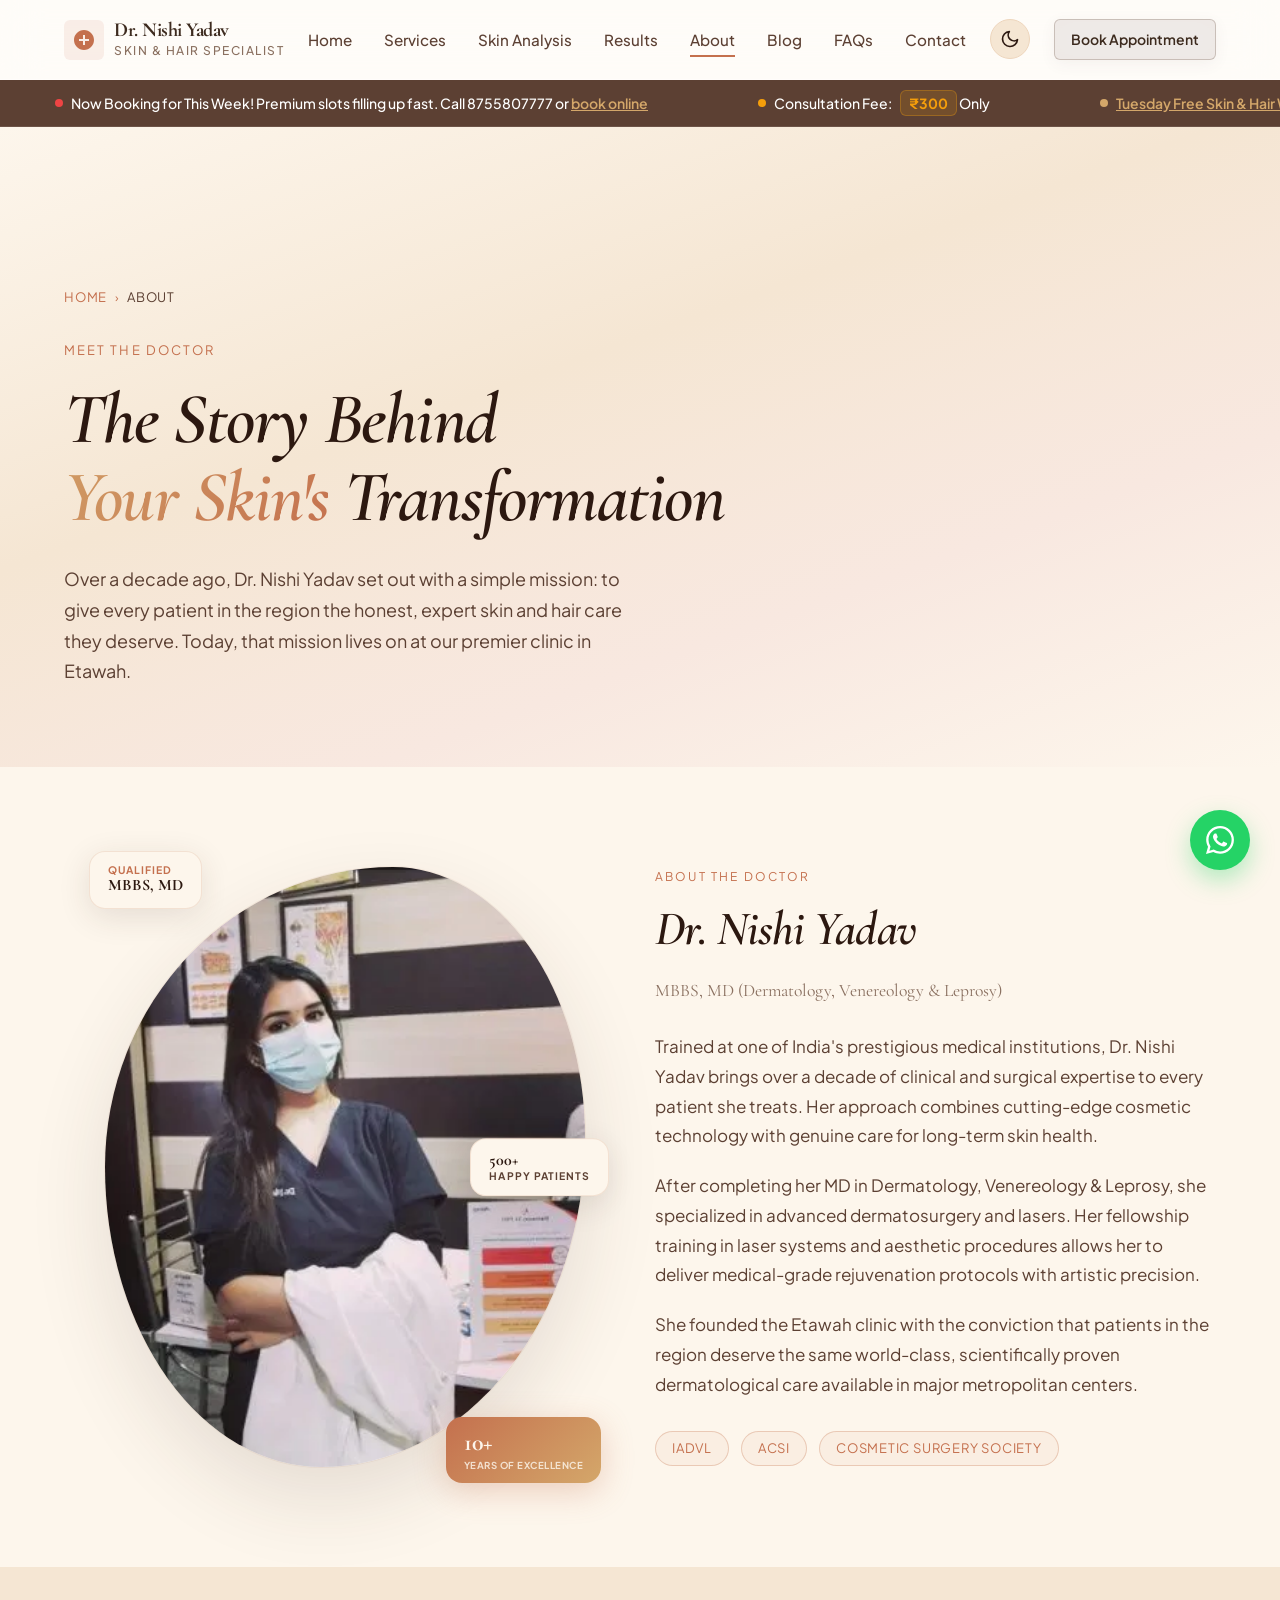
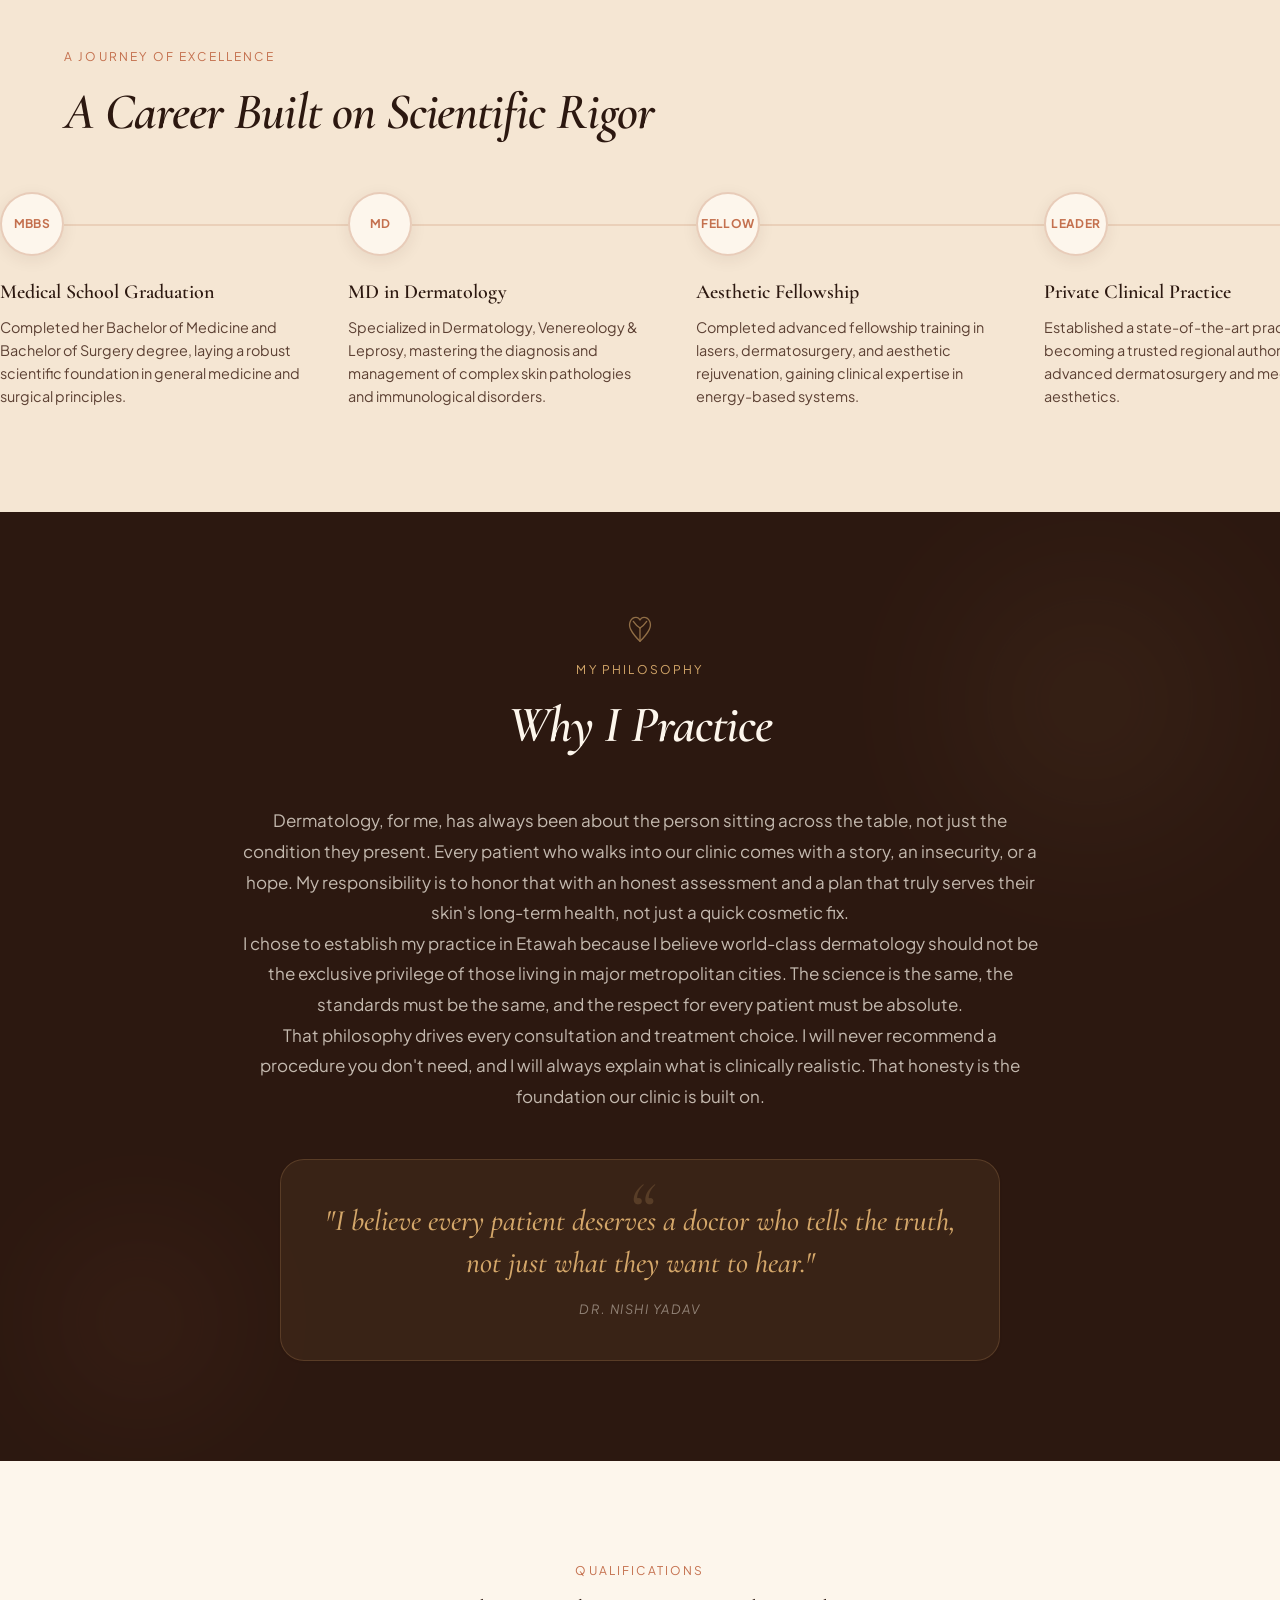
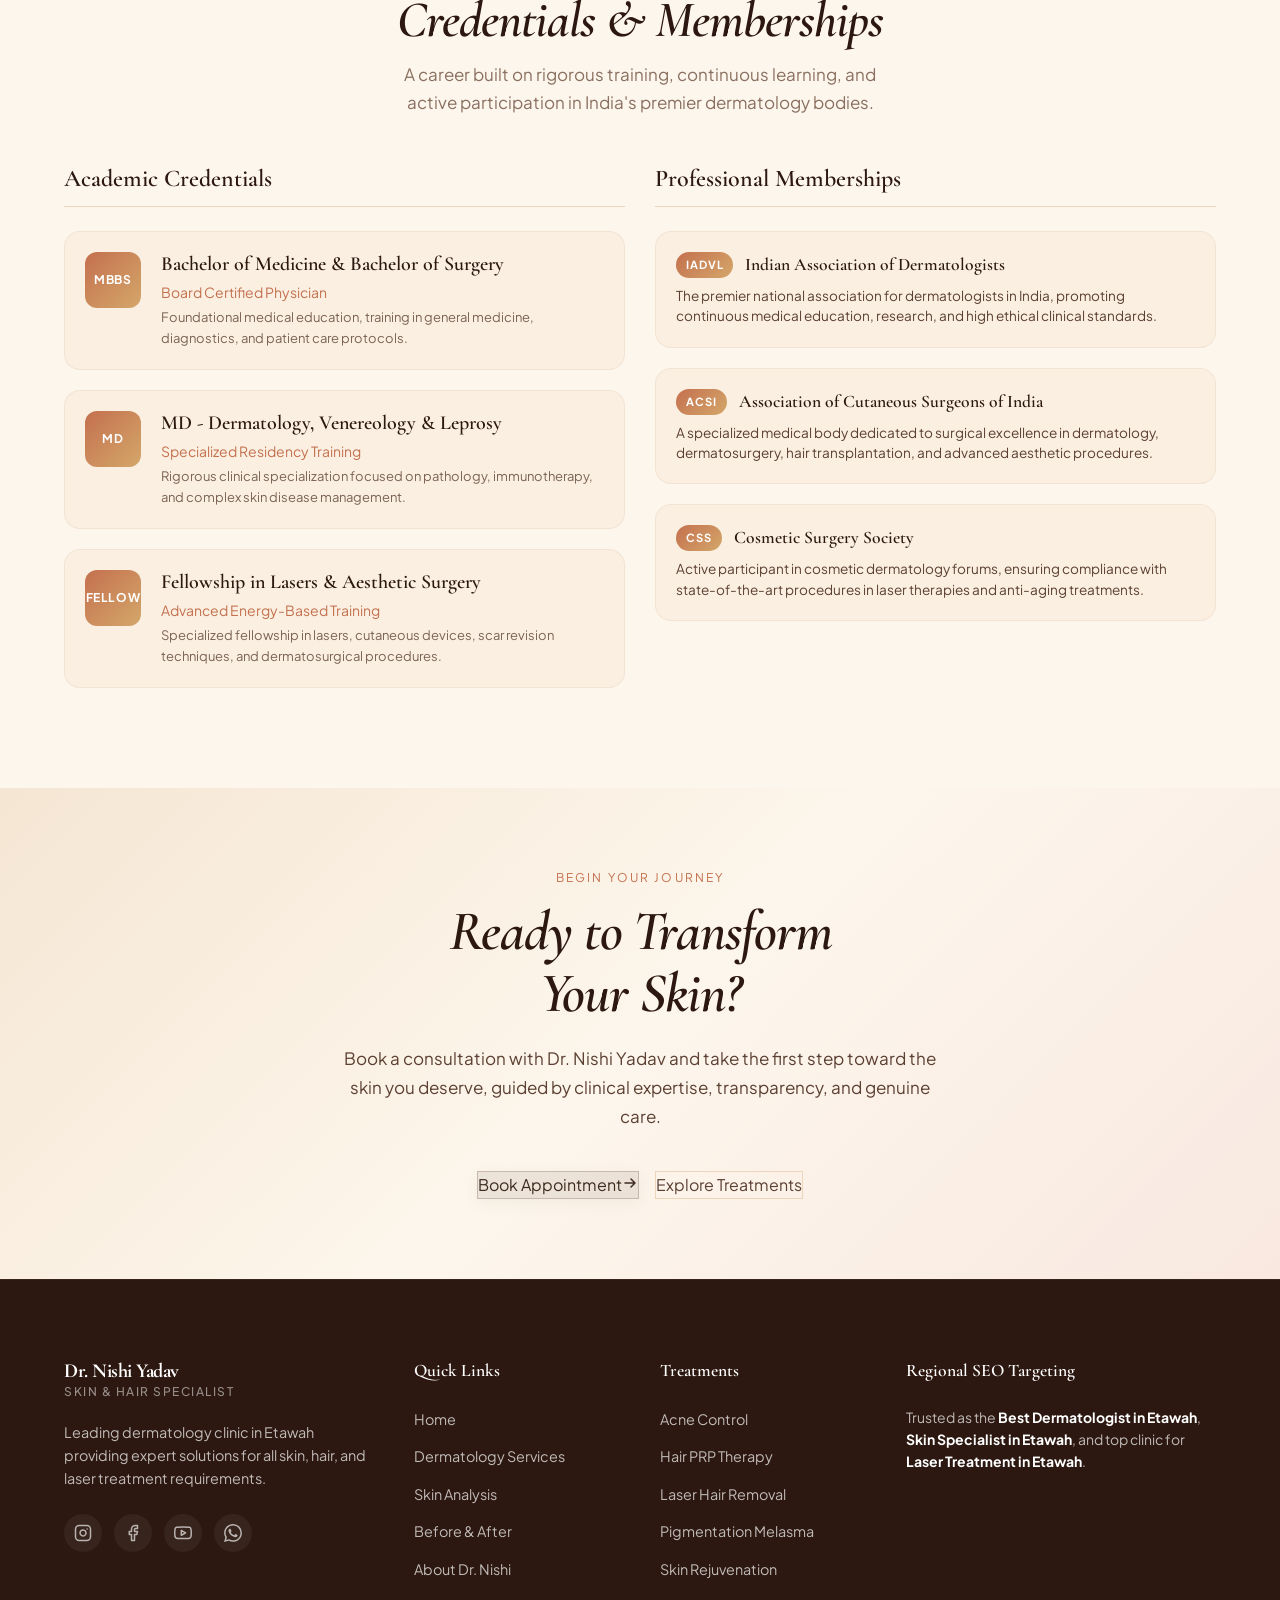
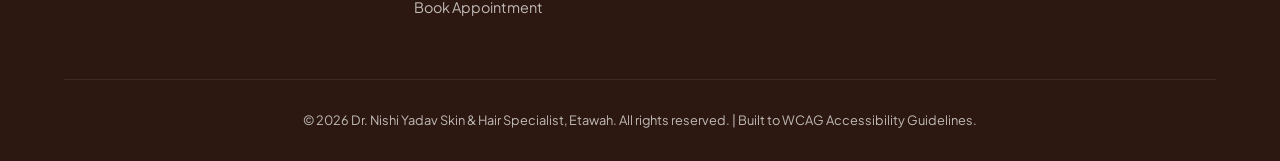
==== about.html @ 32962b12 "Add files via upload" ====
<!DOCTYPE html>
<html lang="en">
<head>
    <meta charset="UTF-8">
    <meta name="viewport" content="width=device-width, initial-scale=1.0">
    
    <!-- Primary SEO Meta Tags -->
    <title>Dr. Nishi Yadav | Best Skin & Hair Specialist in Etawah</title>
    <meta name="description" content="Etawah's trusted dermatologist and skin/hair expert. Dr. Nishi Yadav offers advanced skin care, hair fall, laser, and acne treatments. Book your consultation today.">
    <meta name="keywords" content="Best Dermatologist in Etawah, Skin Specialist in Etawah, Hair Specialist in Etawah, Laser Treatment in Etawah, Acne Treatment in Etawah, Dr Nishi Yadav Etawah">
    <meta name="author" content="Dr. Nishi Yadav Skin & Hair Specialist">
    
    <!-- Open Graph / Facebook -->
    <meta property="og:type" content="website">
    <meta property="og:title" content="Dr. Nishi Yadav | Best Skin & Hair Specialist in Etawah">
    <meta property="og:description" content="Etawah's trusted clinic for advanced dermatology, hair care, laser hair removal, and acne treatment. Led by expert dermatologist Dr. Nishi Yadav.">
    <meta property="og:url" content="https://drnishiyadavskin.com">
    
    <!-- Twitter -->
    <meta name="twitter:card" content="summary_large_image">
    <meta name="twitter:title" content="Dr. Nishi Yadav | Best Skin & Hair Specialist in Etawah">
    <meta name="twitter:description" content="Advanced dermatology treatments designed for healthy skin, stronger hair, and renewed confidence in Etawah.">
    
    <!-- Google Fonts -->
    <link rel="preconnect" href="https://fonts.googleapis.com">
    <link rel="preconnect" href="https://fonts.gstatic.com" crossorigin>
    <link href="https://fonts.googleapis.com/css2?family=Cormorant+Garamond:ital,wght@0,300;0,400;0,500;0,600;0,700;1,300;1,400;1,500;1,600;1,700&family=Plus+Jakarta+Sans:wght@300;400;500;600;700;800&display=swap" rel="stylesheet">
    
    <!-- Custom CSS -->
    <link rel="stylesheet" href="styles.css">
    
    <!-- Structured Data (Local Business Schema) -->
    <script type="application/ld+json">
    {
      "@context": "https://schema.org",
      "@type": "Dermatology",
      "name": "Dr. Nishi Yadav Skin & Hair Specialist",
      "image": "https://drnishiyadavskin.com/images/clinic-og.jpg",
      "url": "https://drnishiyadavskin.com",
      "telephone": "+918755807777",
      "priceRange": "$$",
      "address": {
        "@type": "PostalAddress",
        "streetAddress": "Near Gyan Mandir Road, Ashok Nagar, Friends Colony",
        "addressLocality": "Etawah",
        "addressRegion": "Uttar Pradesh",
        "postalCode": "206001",
        "addressCountry": "IN"
      },
      "geo": {
        "@type": "GeoCoordinates",
        "latitude": 26.7915,
        "longitude": 79.0142
      },
      "openingHoursSpecification": {
        "@type": "OpeningHoursSpecification",
        "dayOfWeek": [
          "Monday",
          "Tuesday",
          "Wednesday",
          "Thursday",
          "Friday",
          "Saturday"
        ],
        "opens": "10:00",
        "closes": "19:00"
      },
      "sameAs": [
        "https://www.google.com/maps?cid=YOUR_CID_HERE"
      ],
      "aggregateRating": {
        "@type": "AggregateRating",
        "ratingValue": "4.9",
        "reviewCount": "2712"
      }
    }
    </script>
</head>
<body>

    <!-- Sticky Header & Nav -->
    <header class="main-header">
        <div class="header-container">
            <a href="index.html" class="logo">
                <span class="logo-icon">
                    <svg width="24" height="24" viewBox="0 0 24 24" fill="none" xmlns="http://www.w3.org/2000/svg">
                        <path d="M12 2C6.48 2 2 6.48 2 12C2 17.52 6.48 22 12 22C17.52 22 22 17.52 22 12C22 6.48 17.52 2 12 2ZM13 17H11V13H7V11H11V7H13V11H17V13H13V17Z" fill="currentColor"/>
                    </svg>
                </span>
                <div class="logo-text">
                    <span class="brand-title">Dr. Nishi Yadav</span>
                    <span class="brand-subtitle">Skin & Hair Specialist</span>
                </div>
            </a>
            
            <nav class="main-nav" id="main-nav">
                <ul>
                    <li><a href="index.html" class="nav-link">Home</a></li>
                    <li><a href="services.html" class="nav-link">Services</a></li>
                    <li><a href="skin-analysis.html" class="nav-link">Skin Analysis</a></li>
                    <li><a href="before-after.html" class="nav-link">Results</a></li>
                    <li><a href="about.html" class="nav-link active">About</a></li>
                    <li><a href="blog.html" class="nav-link">Blog</a></li>
                    <li><a href="faq.html" class="nav-link">FAQs</a></li>
                    <li><a href="contact.html" class="nav-link">Contact</a></li>
                </ul>
            </nav>
            
            <div class="header-actions">
                <button id="theme-toggle" class="theme-toggle-btn" aria-label="Toggle Theme">
                    <!-- Sun icon for dark mode -->
                    <svg class="sun-icon" width="20" height="20" viewBox="0 0 24 24" fill="none" stroke="currentColor" stroke-width="2" stroke-linecap="round" stroke-linejoin="round"><circle cx="12" cy="12" r="5"/><line x1="12" y1="1" x2="12" y2="3"/><line x1="12" y1="21" x2="12" y2="23"/><line x1="4.22" y1="4.22" x2="5.64" y2="5.64"/><line x1="18.36" y1="18.36" x2="19.78" y2="19.78"/><line x1="1" y1="12" x2="3" y2="12"/><line x1="21" y1="12" x2="23" y2="12"/><line x1="4.22" y1="19.78" x2="5.64" y2="18.36"/><line x1="18.36" y1="5.64" x2="19.78" y2="4.22"/></svg>
                    <!-- Moon icon for light mode -->
                    <svg class="moon-icon" width="20" height="20" viewBox="0 0 24 24" fill="none" stroke="currentColor" stroke-width="2" stroke-linecap="round" stroke-linejoin="round"><path d="M21 12.79A9 9 0 1 1 11.21 3 7 7 0 0 0 21 12.79z"/></svg>
                </button>
                <a href="#booking" class="btn btn-primary btn-sm header-cta">Book Appointment</a>
                <button class="mobile-menu-toggle" id="menu-toggle" aria-label="Toggle Menu">
                    <span></span>
                    <span></span>
                    <span></span>
                </button>
            </div>
        </div>
    </header>

    <!-- Urgency/Trust Banner (Marquee Ticker) -->
    <div class="top-announcement" id="top-announcement">
        <div class="announcement-track">
            <div class="announcement-item">
                <span class="pulse-dot"></span>
                <span>Now Booking for This Week! Premium slots filling up fast. Call 8755807777 or <a href="#booking" class="announcement-link">book online</a></span>
            </div>
            <div class="announcement-item">
                <span class="pulse-dot fee-dot"></span>
                <span>Consultation Fee: <span class="announcement-fee-badge">₹300</span> Only</span>
            </div>
            <div class="announcement-item">
                <span class="pulse-dot camp-dot"></span>
                <span><a href="#booking" class="announcement-link">Tuesday Free Skin & Hair Wellness Initiative</a></span>
            </div>
            <!-- Duplicate set for seamless looping ticker -->
            <div class="announcement-item">
                <span class="pulse-dot"></span>
                <span>Now Booking for This Week! Premium slots filling up fast. Call 8755807777 or <a href="#booking" class="announcement-link">book online</a></span>
            </div>
            <div class="announcement-item">
                <span class="pulse-dot fee-dot"></span>
                <span>Consultation Fee: <span class="announcement-fee-badge">₹300</span> Only</span>
            </div>
            <div class="announcement-item">
                <span class="pulse-dot camp-dot"></span>
                <span><a href="#booking" class="announcement-link">Tuesday Free Skin & Hair Wellness Initiative</a></span>
            </div>
        </div>
    </div>

    <main style="background:var(--bg-light)">
        <!-- About Hero Section -->
        <section class="relative min-h-[60vh] flex items-end pb-16 pt-40 overflow-hidden" style="background:linear-gradient(160deg, var(--bg-light) 0%, var(--bg-alt) 40%, #F8E8E0 70%, var(--bg-light) 100%); position: relative; padding-top: 160px; padding-bottom: 80px;">
            <div class="absolute top-20 right-20 w-80 h-80 rounded-full opacity-30 pointer-events-none" style="background:radial-gradient(circle, var(--accent) 0%, transparent 70%); filter:blur(60px); position: absolute; top: 80px; right: 80px;"></div>
            <div class="absolute bottom-0 left-10 w-60 h-60 rounded-full opacity-20 pointer-events-none" style="background:radial-gradient(circle, var(--accent-light) 0%, transparent 70%); filter:blur(50px); position: absolute; bottom: 0; left: 40px;"></div>
            <div class="container w-full">
                <!-- Breadcrumb Nav -->
                <nav class="flex items-center gap-2 mb-8" style="display:flex; align-items:center; gap: 8px; margin-bottom: 32px;">
                    <a style="font-family:var(--font-body); font-size:0.8125rem; color:var(--accent); letter-spacing:0.06em; text-transform:uppercase; text-decoration:none" href="index.html">Home</a>
                    <span style="color:var(--accent); font-size:0.75rem">›</span>
                    <span style="font-family:var(--font-body); font-size:0.8125rem; color:var(--text-main); letter-spacing:0.06em; text-transform:uppercase">About</span>
                </nav>
                <div class="max-w-3xl" style="max-width: 768px;">
                    <p style="font-family:var(--font-accent); font-size:0.8125rem; letter-spacing:0.16em; text-transform:uppercase; color:var(--accent); margin-bottom:1.25rem;">Meet the Doctor</p>
                    <h1 style="font-family:var(--font-display); font-size:clamp(2.75rem, 6vw, 4.5rem); font-weight:600; font-style:italic; line-height:1.08; color:var(--text-title); letter-spacing:-0.02em; margin-bottom:1.75rem;">
                        The Story Behind<br>
                        <span class="dual-tone-accent">Your Skin's</span> Transformation
                    </h1>
                    <p style="font-family:var(--font-body); font-size:1.125rem; line-height:1.7; color:var(--text-main); max-width:560px;">
                        Over a decade ago, Dr. Nishi Yadav set out with a simple mission: to give every patient in the region the honest, expert skin and hair care they deserve. Today, that mission lives on at our premier clinic in Etawah.
                    </p>
                </div>
            </div>
        </section>

        <!-- Doctor Details Profile Section -->
        <section class="py-24 lg:py-32" style="padding: 100px 0;">
            <div class="container">
                <div class="grid grid-2-col align-items-center">
                    <!-- Photo Column -->
                    <div class="doctor-photo-organic">
                        <div class="doctor-photo-organic-shape">
                            <img src="dr_nishi.png" alt="Dr. Nishi Yadav - Skin & Hair Specialist">
                        </div>
                        
                        <!-- Floating Badges -->
                        <div class="photo-floating-badge badge-top-left">
                            <p class="badge-tag">QUALIFIED</p>
                            <p class="badge-title">MBBS, MD</p>
                        </div>
                        <div class="photo-floating-badge badge-bottom-right">
                            <p class="badge-title" style="margin-bottom:2px">10+</p>
                            <p class="badge-tag" style="font-size:0.6rem; letter-spacing:0.05em">Years of Excellence</p>
                        </div>
                        <div class="photo-floating-badge badge-center-right">
                            <p class="badge-title">500+</p>
                            <p class="badge-tag" style="color:var(--text-main)">Happy Patients</p>
                        </div>
                    </div>
                    
                    <!-- Biography Text Column -->
                    <div>
                        <p style="font-family:var(--font-accent); font-size:0.75rem; letter-spacing:0.18em; text-transform:uppercase; color:var(--accent); margin-bottom:1rem;">About the Doctor</p>
                        <h2 style="font-family:var(--font-display); font-size:clamp(2rem, 4vw, 3rem); font-weight:600; font-style:italic; line-height:1.1; color:var(--text-title); letter-spacing:-0.02em; margin-bottom:1.5rem;">
                            Dr. Nishi Yadav<br>
                            <span style="font-size:1.1rem; font-style:normal; font-weight:400; color:var(--text-muted); letter-spacing:0">MBBS, MD (Dermatology, Venereology & Leprosy)</span>
                        </h2>
                        <p style="font-family:var(--font-body); font-size:1.0625rem; line-height:1.75; color:var(--text-main); margin-bottom:1.25rem;">
                            Trained at one of India's prestigious medical institutions, Dr. Nishi Yadav brings over a decade of clinical and surgical expertise to every patient she treats. Her approach combines cutting-edge cosmetic technology with genuine care for long-term skin health.
                        </p>
                        <p style="font-family:var(--font-body); font-size:1.0625rem; line-height:1.75; color:var(--text-main); margin-bottom:1.25rem;">
                            After completing her MD in Dermatology, Venereology & Leprosy, she specialized in advanced dermatosurgery and lasers. Her fellowship training in laser systems and aesthetic procedures allows her to deliver medical-grade rejuvenation protocols with artistic precision.
                        </p>
                        <p style="font-family:var(--font-body); font-size:1.0625rem; line-height:1.75; color:var(--text-main); margin-bottom:2rem;">
                            She founded the Etawah clinic with the conviction that patients in the region deserve the same world-class, scientifically proven dermatological care available in major metropolitan centers.
                        </p>
                        
                        <!-- Membership tags -->
                        <div style="display:flex; flex-wrap:wrap; gap:12px;">
                            <span class="px-4 py-1.5 rounded-full text-sm font-medium" style="font-family:var(--font-accent); font-size:0.8125rem; letter-spacing:0.06em; color:var(--accent); border:1.5px solid rgba(196,112,78,0.3); background:rgba(196,112,78,0.06); padding:6px 16px; border-radius:9999px;">IADVL</span>
                            <span class="px-4 py-1.5 rounded-full text-sm font-medium" style="font-family:var(--font-accent); font-size:0.8125rem; letter-spacing:0.06em; color:var(--accent); border:1.5px solid rgba(196,112,78,0.3); background:rgba(196,112,78,0.06); padding:6px 16px; border-radius:9999px;">ACSI</span>
                            <span class="px-4 py-1.5 rounded-full text-sm font-medium" style="font-family:var(--font-accent); font-size:0.8125rem; letter-spacing:0.06em; color:var(--accent); border:1.5px solid rgba(196,112,78,0.3); background:rgba(196,112,78,0.06); padding:6px 16px; border-radius:9999px;">COSMETIC SURGERY SOCIETY</span>
                        </div>
                    </div>
                </div>
            </div>
        </section>

        <!-- Horizontal Scrolling Timeline -->
        <section class="timeline-scroll-section">
            <div class="container" style="padding-bottom: 24px;">
                <p style="font-family:var(--font-accent); font-size:0.75rem; letter-spacing:0.18em; text-transform:uppercase; color:var(--accent); margin-bottom:0.875rem">A Journey of Excellence</p>
                <h2 style="font-family:var(--font-display); font-size:clamp(2rem, 4vw, 3.25rem); font-weight:600; font-style:italic; color:var(--text-title); letter-spacing:-0.02em">A Career Built on Scientific Rigor</h2>
            </div>
            
            <div class="timeline-scroll-container">
                <!-- Node 1 -->
                <div class="timeline-node-item">
                    <div class="timeline-line-connector"></div>
                    <div class="timeline-node-circle">
                        <span>MBBS</span>
                    </div>
                    <h3>Medical School Graduation</h3>
                    <p>Completed her Bachelor of Medicine and Bachelor of Surgery degree, laying a robust scientific foundation in general medicine and surgical principles.</p>
                </div>
                
                <!-- Node 2 -->
                <div class="timeline-node-item">
                    <div class="timeline-line-connector"></div>
                    <div class="timeline-node-circle">
                        <span>MD</span>
                    </div>
                    <h3>MD in Dermatology</h3>
                    <p>Specialized in Dermatology, Venereology & Leprosy, mastering the diagnosis and management of complex skin pathologies and immunological disorders.</p>
                </div>
                
                <!-- Node 3 -->
                <div class="timeline-node-item">
                    <div class="timeline-line-connector"></div>
                    <div class="timeline-node-circle">
                        <span>FELLOW</span>
                    </div>
                    <h3>Aesthetic Fellowship</h3>
                    <p>Completed advanced fellowship training in lasers, dermatosurgery, and aesthetic rejuvenation, gaining clinical expertise in energy-based systems.</p>
                </div>
                
                <!-- Node 4 -->
                <div class="timeline-node-item">
                    <div class="timeline-line-connector"></div>
                    <div class="timeline-node-circle">
                        <span>LEADER</span>
                    </div>
                    <h3>Private Clinical Practice</h3>
                    <p>Established a state-of-the-art practice, becoming a trusted regional authority in advanced dermatosurgery and medical aesthetics.</p>
                </div>
                
                <!-- Node 5 -->
                <div class="timeline-node-item">
                    <div class="timeline-node-circle active">
                        <span style="color:white">PRESENT</span>
                    </div>
                    <h3>Clinic Medical Director</h3>
                    <p>Directs the Etawah clinic, dedicated to clinical excellence, patient-first ethics, and bringing world-class skin and hair technologies to the region.</p>
                </div>
            </div>
        </section>

        <!-- Philosophy Section -->
        <section class="philosophy-banner-section">
            <div class="container">
                <div class="philosophy-tag">
                    <svg width="32" height="32" viewBox="0 0 24 24" fill="none" stroke="currentColor" stroke-width="1" stroke-linecap="round" stroke-linejoin="round"><path d="M12 22C12 22 17 17 19 13C21 9 19 4 15 4C13 4 12 6 12 6C12 6 11 4 9 4C5 4 3 9 5 13C7 17 12 22 12 22Z"></path><path d="M12 22V12"></path><path d="M12 12C12 12 15 10 17 7"></path><path d="M12 12C12 12 9 10 7 7"></path></svg>
                    My Philosophy
                </div>
                <h2 class="philosophy-title">Why I Practice</h2>
                
                <div class="philosophy-body-text">
                    <p>Dermatology, for me, has always been about the person sitting across the table, not just the condition they present. Every patient who walks into our clinic comes with a story, an insecurity, or a hope. My responsibility is to honor that with an honest assessment and a plan that truly serves their skin's long-term health, not just a quick cosmetic fix.</p>
                    <p>I chose to establish my practice in Etawah because I believe world-class dermatology should not be the exclusive privilege of those living in major metropolitan cities. The science is the same, the standards must be the same, and the respect for every patient must be absolute.</p>
                    <p>That philosophy drives every consultation and treatment choice. I will never recommend a procedure you don't need, and I will always explain what is clinically realistic. That honesty is the foundation our clinic is built on.</p>
                </div>
                
                <blockquote class="philosophy-blockquote">
                    <p style="color:var(--accent-light)">"I believe every patient deserves a doctor who tells the truth, not just what they want to hear."</p>
                    <footer>Dr. Nishi Yadav</footer>
                </blockquote>
            </div>
        </section>

        <!-- Credentials & Memberships Details -->
        <section class="py-24 lg:py-32" style="padding:100px 0;">
            <div class="container">
                <div class="section-header text-center" style="margin-bottom:48px;">
                    <p style="font-family:var(--font-accent); font-size:0.75rem; letter-spacing:0.18em; text-transform:uppercase; color:var(--accent); margin-bottom:8px">Qualifications</p>
                    <h2 style="font-family:var(--font-display); font-size:clamp(2rem, 4vw, 3.25rem); font-weight:600; font-style:italic; color:var(--text-title); letter-spacing:-0.02em; margin-bottom:8px">Credentials & Memberships</h2>
                    <p style="font-family:var(--font-body); font-size:1.0625rem; color:var(--text-muted); max-width:500px; margin:0 auto; line-height:1.65">A career built on rigorous training, continuous learning, and active participation in India's premier dermatology bodies.</p>
                </div>
                
                <div class="grid grid-2-col">
                    <!-- Left: Academic Credentials -->
                    <div>
                        <h3 style="font-family:var(--font-display); font-size:1.5rem; font-weight:600; color:var(--text-title); margin-bottom:1.5rem; padding-bottom:0.75rem; border-bottom:1px solid var(--border);">Academic Credentials</h3>
                        <div style="display:flex; flex-direction:column; gap:20px;">
                            <!-- MBBS -->
                            <div class="credentials-card-link">
                                <div class="year-badge">
                                    <span>MBBS</span>
                                </div>
                                <div class="details">
                                    <h4>Bachelor of Medicine & Bachelor of Surgery</h4>
                                    <p class="institute">Board Certified Physician</p>
                                    <p class="desc">Foundational medical education, training in general medicine, diagnostics, and patient care protocols.</p>
                                </div>
                            </div>
                            
                            <!-- MD -->
                            <div class="credentials-card-link">
                                <div class="year-badge">
                                    <span>MD</span>
                                </div>
                                <div class="details">
                                    <h4>MD - Dermatology, Venereology & Leprosy</h4>
                                    <p class="institute">Specialized Residency Training</p>
                                    <p class="desc">Rigorous clinical specialization focused on pathology, immunotherapy, and complex skin disease management.</p>
                                </div>
                            </div>
                            
                            <!-- Fellowship -->
                            <div class="credentials-card-link">
                                <div class="year-badge">
                                    <span>FELLOW</span>
                                </div>
                                <div class="details">
                                    <h4>Fellowship in Lasers & Aesthetic Surgery</h4>
                                    <p class="institute">Advanced Energy-Based Training</p>
                                    <p class="desc">Specialized fellowship in lasers, cutaneous devices, scar revision techniques, and dermatosurgical procedures.</p>
                                </div>
                            </div>
                        </div>
                    </div>
                    
                    <!-- Right: Professional Memberships -->
                    <div>
                        <h3 style="font-family:var(--font-display); font-size:1.5rem; font-weight:600; color:var(--text-title); margin-bottom:1.5rem; padding-bottom:0.75rem; border-bottom:1px solid var(--border);">Professional Memberships</h3>
                        <div style="display:flex; flex-direction:column; gap:20px;">
                            <!-- Membership 1 -->
                            <div class="membership-list-card">
                                <div class="membership-card-header">
                                    <span class="abbr-badge">IADVL</span>
                                    <h4>Indian Association of Dermatologists</h4>
                                </div>
                                <p>The premier national association for dermatologists in India, promoting continuous medical education, research, and high ethical clinical standards.</p>
                            </div>
                            
                            <!-- Membership 2 -->
                            <div class="membership-list-card">
                                <div class="membership-card-header">
                                    <span class="abbr-badge">ACSI</span>
                                    <h4>Association of Cutaneous Surgeons of India</h4>
                                </div>
                                <p>A specialized medical body dedicated to surgical excellence in dermatology, dermatosurgery, hair transplantation, and advanced aesthetic procedures.</p>
                            </div>
                            
                            <!-- Membership 3 -->
                            <div class="membership-list-card">
                                <div class="membership-card-header">
                                    <span class="abbr-badge">CSS</span>
                                    <h4>Cosmetic Surgery Society</h4>
                                </div>
                                <p>Active participant in cosmetic dermatology forums, ensuring compliance with state-of-the-art procedures in laser therapies and anti-aging treatments.</p>
                            </div>
                        </div>
                    </div>
                </div>
            </div>
        </section>

        <!-- Call To Action Section -->
        <section class="py-20 lg:py-28" style="background:linear-gradient(135deg, var(--bg-alt) 0%, var(--bg-light) 50%, #F8E8E0 100%); padding: 80px 0;">
            <div class="container text-center" style="text-align:center;">
                <p style="font-family:var(--font-accent); font-size:0.75rem; letter-spacing:0.18em; text-transform:uppercase; color:var(--accent); margin-bottom:0.875rem">Begin Your Journey</p>
                <h2 style="font-family:var(--font-display); font-size:clamp(2rem, 5vw, 3.5rem); font-weight:600; font-style:italic; color:var(--text-title); letter-spacing:-0.02em; line-height:1.1; margin-bottom:1.25rem;">
                    Ready to Transform<br>Your Skin?
                </h2>
                <p style="font-family:var(--font-body); font-size:1.0625rem; color:var(--text-main); line-height:1.7; margin-bottom:2.5rem; max-width: 600px; margin-left: auto; margin-right: auto;">
                    Book a consultation with Dr. Nishi Yadav and take the first step toward the skin you deserve, guided by clinical expertise, transparency, and genuine care.
                </p>
                <div class="flex flex-col sm:flex-row items-center justify-center gap-4" style="display:flex; justify-content:center; gap: 16px; align-items:center;">
                    <a class="btn-primary" href="#booking">Book Appointment<svg width="16" height="16" viewBox="0 0 16 16" fill="none" aria-hidden="true"><path d="M3 8h10M9 4l4 4-4 4" stroke="currentColor" stroke-width="1.5" stroke-linecap="round" stroke-linejoin="round"></path></svg></a>
                    <a class="btn-outline" href="services.html" style="background:transparent;">Explore Treatments</a>
                </div>
            </div>
        </section>
    </main>

        <div id="booking-modal" class="booking-modal">
            <div class="booking-modal-container animate-fade-in">
                <button class="close-booking-modal" id="close-booking-modal" aria-label="Close Booking Form">&times;</button>
                <div class="booking-card">
                    <div class="booking-header text-center">
                        <h2>Schedule Your Appointment</h2>
                        <p>Fill out the form below to secure your consultation. Our desk will contact you to finalize the exact slot.</p>
                    </div>
                    
                    <!-- Form Progress Bar -->
                    <div class="form-progress">
                        <div class="progress-step active" id="prog-step-1"><span>1</span><label>Treatment</label></div>
                        <div class="progress-step" id="prog-step-2"><span>2</span><label>Details</label></div>
                        <div class="progress-step" id="prog-step-3"><span>3</span><label>Schedule</label></div>
                        <div class="progress-step" id="prog-step-4"><span>4</span><label>Payment</label></div>
                        <div class="progress-step" id="prog-step-5"><span>5</span><label>Confirm</label></div>
                    </div>
                    
                    <form id="appointment-form" class="appointment-form" novalidate>
                        
                        <!-- Step 1: Treatment Category -->
                        <div class="form-step active" id="step-1">
                            <h3>Choose Treatment Type</h3>
                            <p class="step-desc">Select the area of concern you want to address during your appointment.</p>
                            
                            <div class="treatment-select-grid">
                                <label class="treatment-option">
                                    <input type="radio" name="treatmentType" value="Skin Care / Acne" checked>
                                    <div class="option-content">
                                        <span class="icon">✨</span>
                                        <strong>Skin Care</strong>
                                        <span>Acne, Melasma, Allergies</span>
                                    </div>
                                </label>
                                <label class="treatment-option">
                                    <input type="radio" name="treatmentType" value="Hair Loss / PRP">
                                    <div class="option-content">
                                        <span class="icon">💇</span>
                                        <strong>Hair Treatments</strong>
                                        <span>Hair Fall, Dandruff, PRP</span>
                                    </div>
                                </label>
                                <label class="treatment-option">
                                    <input type="radio" name="treatmentType" value="Laser Procedures">
                                    <div class="option-content">
                                        <span class="icon">⚡</span>
                                        <strong>Laser Treatment</strong>
                                        <span>Hair Reduction, Scars</span>
                                    </div>
                                </label>
                                <label class="treatment-option">
                                    <input type="radio" name="treatmentType" value="General Consultation">
                                    <div class="option-content">
                                        <span class="icon">🩺</span>
                                        <strong>General Dermatology</strong>
                                        <span>Medical consult & checks</span>
                                    </div>
                                </label>
                            </div>
                            
                            <div class="form-actions text-right">
                                <button type="button" class="btn btn-primary next-step-btn" data-next="2">Continue &rarr;</button>
                            </div>
                        </div>
                        
                        <!-- Step 2: Personal Details -->
                        <div class="form-step" id="step-2">
                            <h3>Enter Patient Details</h3>
                            <p class="step-desc">All information is securely stored and kept strictly confidential.</p>
                            
                            <div class="form-grid">
                                <div class="form-group full-width">
                                    <label for="p-name">Full Name <span class="required">*</span></label>
                                    <input type="text" id="p-name" name="patientName" required placeholder="John Doe">
                                    <span class="error-message">Please enter your name.</span>
                                </div>
                                <div class="form-group">
                                    <label for="p-phone">Phone Number (WhatsApp) <span class="required">*</span></label>
                                    <input type="tel" id="p-phone" name="patientPhone" required placeholder="e.g. 8755807777">
                                    <span class="error-message">Please enter a valid 10-digit number.</span>
                                </div>
                                <div class="form-group">
                                    <label for="p-email">Email Address</label>
                                    <input type="email" id="p-email" name="patientEmail" placeholder="yourname@gmail.com">
                                    <span class="error-message">Please enter a valid email.</span>
                                </div>
                                <div class="form-group">
                                    <label for="p-age">Age <span class="required">*</span></label>
                                    <input type="number" id="p-age" name="patientAge" required min="1" max="110" placeholder="e.g. 28">
                                    <span class="error-message">Please specify a valid age.</span>
                                </div>
                                <div class="form-group">
                                    <label for="p-gender">Gender <span class="required">*</span></label>
                                    <select id="p-gender" name="patientGender" required>
                                        <option value="" disabled selected>Select Gender</option>
                                        <option value="Female">Female</option>
                                        <option value="Male">Male</option>
                                        <option value="Other">Other</option>
                                    </select>
                                    <span class="error-message">Please select a gender.</span>
                                </div>
                            </div>
                            
                            <div class="form-actions">
                                <button type="button" class="btn btn-outline prev-step-btn" data-prev="1">&larr; Back</button>
                                <button type="button" class="btn btn-primary next-step-btn" data-next="3">Continue &rarr;</button>
                            </div>
                        </div>
                        
                        <!-- Step 3: Date, Time & Notes -->
                        <div class="form-step" id="step-3">
                            <h3>Choose Date & Time</h3>
                            <p class="step-desc">Pick your preferred slot. We will try our best to accommodate this.</p>
                            
                            <div class="form-grid">
                                <div class="form-group">
                                    <label for="p-date">Preferred Date <span class="required">*</span></label>
                                    <input type="date" id="p-date" name="preferredDate" required>
                                    <span class="error-message">Please select a future date.</span>
                                </div>
                                <div class="form-group">
                                    <label for="p-time">Preferred Time Slot <span class="required">*</span></label>
                                    <select id="p-time" name="preferredTime" required>
                                        <option value="" disabled selected>Select Slot</option>
                                        <option value="Morning (10:00 AM - 01:00 PM)">Morning (10:00 AM - 01:00 PM)</option>
                                        <option value="Afternoon (01:00 PM - 04:00 PM)">Afternoon (01:00 PM - 04:00 PM)</option>
                                        <option value="Evening (04:00 PM - 07:00 PM)">Evening (04:00 PM - 07:00 PM)</option>
                                    </select>
                                    <span class="error-message">Please select a slot.</span>
                                </div>
                                <div class="form-group full-width">
                                    <label>Select Skin/Hair Concern(s)</label>
                                    <div class="concern-tags-grid">
                                        <label class="concern-tag">
                                            <input type="checkbox" name="concerns" value="Acne / Pimples">
                                            <span class="tag-label">✨ Acne / Pimples</span>
                                        </label>
                                        <label class="concern-tag">
                                            <input type="checkbox" name="concerns" value="Hair Fall / Thinning">
                                            <span class="tag-label">💇 Hair Fall / Thinning</span>
                                        </label>
                                        <label class="concern-tag">
                                            <input type="checkbox" name="concerns" value="Pigmentation / Dark Spots">
                                            <span class="tag-label">☯ Pigmentation / Spots</span>
                                        </label>
                                        <label class="concern-tag">
                                            <input type="checkbox" name="concerns" value="Skin Allergy / Rashes">
                                            <span class="tag-label">🛡 Skin Allergy / Rashes</span>
                                        </label>
                                        <label class="concern-tag">
                                            <input type="checkbox" name="concerns" value="Dandruff / Scalp Itch">
                                            <span class="tag-label">❄ Dandruff / Scalp Itch</span>
                                        </label>
                                        <label class="concern-tag">
                                            <input type="checkbox" name="concerns" value="Laser Hair Removal">
                                            <span class="tag-label">⚡ Laser Hair Removal</span>
                                        </label>
                                        <label class="concern-tag" id="tag-other-concern">
                                            <input type="checkbox" name="concerns" value="Other" id="chk-other-concern">
                                            <span class="tag-label">📝 Other Concern</span>
                                        </label>
                                    </div>
                                </div>
                                <div class="form-group full-width" id="custom-concern-group" style="display: none;">
                                    <label for="p-notes">Describe Your Custom Concern</label>
                                    <textarea id="p-notes" name="patientNotes" rows="3" placeholder="Describe symptoms, duration, or previous medications here..."></textarea>
                                </div>
                            </div>
                            
                            <!-- Interactive math captcha -->
                            <div class="spam-prevention">
                                <label for="captcha-answer">Verification: Solve the puzzle <span class="required">*</span></label>
                                <div class="captcha-math-container">
                                    <span class="captcha-question" id="captcha-question">Solve: 5 + 7 = </span>
                                    <input type="number" id="captcha-answer" name="captchaAnswer" class="captcha-input" placeholder="?" required>
                                    <button type="button" class="btn btn-outline btn-sm" id="btn-refresh-captcha" aria-label="Refresh Captcha">🔄</button>
                                </div>
                                <span class="error-message captcha-err-msg" id="captcha-error">Incorrect answer. Please solve the security puzzle to proceed.</span>
                            </div>
                            
                            <div class="form-actions">
                                <button type="button" class="btn btn-outline prev-step-btn" data-prev="2">&larr; Back</button>
                                <button type="button" class="btn btn-accent next-step-btn" data-next="4" id="submit-booking-btn">Verify & Continue &rarr;</button>
                            </div>
                        </div>
                        
                        <!-- Step 4: Secure Checkout & Payment -->
                        <div class="form-step" id="step-4">
                            <h3>Secure Consultation Checkout</h3>
                            <p class="step-desc">Select how you would like to proceed with your booking confirmation.</p>
                            
                            <!-- Tuesday Free Camp Alert Notice -->
                            <div class="tuesday-free-camp-notice" id="tuesday-free-camp-notice" style="display: none;">
                                <div class="notice-icon">🎉</div>
                                <div class="notice-body">
                                    <strong>Tuesday Free Skin Camp Applied!</strong>
                                    <span>The ₹300 consultation fee is 100% waived for today. Proceed to confirm your free booking.</span>
                                </div>
                            </div>
                            
                            <!-- Payment Mode Selector -->
                            <div class="payment-options-grid">
                                <label class="payment-option-card active" id="pay-clinic-card">
                                    <input type="radio" name="paymentOption" value="Pay at Clinic" checked>
                                    <div class="pay-option-content">
                                        <div class="pay-option-header-row">
                                            <div class="pay-option-title" id="pay-clinic-title">Pay at Clinic</div>
                                            <span class="pay-price-badge" id="pay-clinic-price">₹300</span>
                                        </div>
                                        <div class="pay-option-desc" id="pay-clinic-desc">₹0 Now. Pay at the clinical desk during check-in.</div>
                                    </div>
                                </label>
                                <label class="payment-option-card" id="pay-online-card">
                                    <input type="radio" name="paymentOption" value="Pay Online">
                                    <div class="pay-option-content">
                                        <div class="pay-option-header-row">
                                            <div class="pay-option-title" id="pay-online-title">Pay Online (Priority Lock)</div>
                                            <span class="pay-price-badge highlight" id="pay-online-price">₹300</span>
                                        </div>
                                        <div class="pay-option-desc" id="pay-online-desc">Pay online for a guaranteed priority slot with minimal wait.</div>
                                    </div>
                                </label>
                            </div>

                            <!-- Online Payment Details Area (Visible only when Pay Online is checked) -->
                             <div class="online-payment-details" id="online-payment-details" style="display: none;">
                                 <div class="upi-checkout-wrapper" style="margin-top: 15px;">
                                     <div class="upi-qr-box">
                                         <div class="upi-qr-graphics">
                                             <!-- Simulated QR Code SVG -->
                                             <svg width="150" height="150" viewBox="0 0 100 100" fill="currentColor">
                                                 <!-- Simple QR pattern -->
                                                 <rect x="0" y="0" width="25" height="25" />
                                                 <rect x="5" y="5" width="15" height="15" fill="#fff" />
                                                 <rect x="9" y="9" width="7" height="7" />
                                                 
                                                 <rect x="75" y="0" width="25" height="25" />
                                                 <rect x="80" y="5" width="15" height="15" fill="#fff" />
                                                 <rect x="84" y="9" width="7" height="7" />
                                                 
                                                 <rect x="0" y="75" width="25" height="25" />
                                                 <rect x="5" y="80" width="15" height="15" fill="#fff" />
                                                 <rect x="9" y="84" width="7" height="7" />
                                                 
                                                 <!-- random bits -->
                                                 <rect x="35" y="5" width="10" height="5" />
                                                 <rect x="55" y="10" width="5" height="15" />
                                                 <rect x="30" y="30" width="15" height="15" />
                                                 <rect x="50" y="45" width="20" height="5" />
                                                 <rect x="35" y="60" width="5" height="10" />
                                                 <rect x="80" y="40" width="10" height="20" />
                                                 <rect x="45" y="75" width="15" height="10" />
                                                 <rect x="65" y="80" width="10" height="15" />
                                                 
                                                 <circle cx="50" cy="50" r="10" fill="#0D9488" />
                                                 <path d="M48 46 L50 49 L54 44" stroke="#fff" stroke-width="2" fill="none" />
                                             </svg>
                                         </div>
                                         <div class="upi-timer" id="upi-countdown">05:00</div>
                                         <p class="upi-instruction">Scan QR using Google Pay, PhonePe, Paytm, or BHIM app to complete payment of <strong>₹300</strong>.</p>
                                     </div>
                                     <div class="upi-apps-icons">
                                         <span class="upi-app">GPay</span>
                                         <span class="upi-app">PhonePe</span>
                                         <span class="upi-app">Paytm</span>
                                         <span class="upi-app">BHIM</span>
                                     </div>
                                 </div>
                             </div>

                            <!-- Simulated Payment Gateway Loading Overlay -->
                            <div class="payment-processing-overlay" id="payment-processing-overlay">
                                <div class="processing-content">
                                    <div class="payment-spinner"></div>
                                    <h4 id="processing-status-text">Securing Connection...</h4>
                                    <p>Please do not refresh the page or click back.</p>
                                </div>
                            </div>
                            
                            <div class="form-actions">
                                <button type="button" class="btn btn-outline prev-step-btn" data-prev="3">&larr; Back</button>
                                <button type="submit" class="btn btn-accent" id="submit-payment-btn">Pay & Confirm Booking &rarr;</button>
                            </div>
                        </div>
                        
                        <!-- Step 5: Success & WhatsApp Sync -->
                        <div class="form-step" id="step-5">
                            <div class="success-screen text-center">
                                <div class="success-icon">&#10004;</div>
                                <h3>Booking Request Received!</h3>
                                <p>Thank you for submitting. To expedite confirmation and sync directly with our clinical desk, click the button below to send your details via WhatsApp.</p>
                                
                                <div class="booking-summary-box" id="booking-summary-box">
                                    <!-- Built dynamically by app.js -->
                                </div>
                                
                                <a href="#" id="whatsapp-booking-link" target="_blank" class="btn btn-accent btn-lg btn-whatsapp full-width">
                                    <svg width="20" height="20" viewBox="0 0 24 24" fill="currentColor" xmlns="http://www.w3.org/2000/svg">
                                        <path d="M17.472 14.382c-.297-.149-1.758-.867-2.03-.967-.273-.099-.471-.148-.67.15-.197.297-.767.966-.94 1.164-.173.199-.347.223-.644.075-.297-.15-1.255-.463-2.39-1.475-.883-.788-1.48-1.761-1.653-2.059-.173-.297-.018-.458.13-.606.134-.133.298-.347.446-.52.149-.174.198-.298.298-.497.099-.198.05-.371-.025-.52-.075-.149-.669-1.612-.916-2.207-.242-.579-.487-.5-.669-.51-.173-.008-.371-.01-.57-.01-.198 0-.52.074-.792.372-.272.297-1.04 1.016-1.04 2.479 0 1.462 1.065 2.875 1.213 3.074.149.198 2.096 3.2 5.077 4.487.709.306 1.262.489 1.694.625.712.227 1.36.195 1.871.118.571-.085 1.758-.719 2.006-1.413.248-.694.248-1.289.173-1.413-.074-.124-.272-.198-.57-.347m-5.421 7.403h-.004a9.87 9.87 0 01-5.031-1.378l-.361-.214-3.741.982.998-3.648-.235-.374a9.86 9.86 0 01-1.51-5.26c.001-5.45 4.436-9.884 9.888-9.884 2.64 0 5.122 1.03 6.988 2.898a9.825 9.825 0 012.893 6.994c-.003 5.45-4.437 9.884-9.885 9.884m8.413-18.297A11.815 11.815 0 0012.05 0C5.495 0 .16 5.335.157 11.892c0 2.096.547 4.142 1.588 5.945L0 24l6.335-1.662c1.746.953 3.71 1.456 5.704 1.457h.005c6.554 0 11.89-5.335 11.893-11.893a11.821 11.821 0 00-3.48-8.413z"/>
                                    </svg>
                                    Send Booking via WhatsApp
                                </a>
                                <button type="button" class="btn btn-link" id="restart-booking-btn">Book Another Appointment</button>
                            </div>
                        </div>
                    </form>
                </div>
            </div>
        </div>



    <!-- Footer -->
    <footer class="main-footer">
        <div class="container">
            <div class="footer-grid">
                <div class="footer-col brand-col">
                    <a href="index.html" class="logo logo-white">
                        <div class="logo-text">
                            <span class="brand-title">Dr. Nishi Yadav</span>
                            <span class="brand-subtitle">Skin & Hair Specialist</span>
                        </div>
                    </a>
                    <p class="desc">Leading dermatology clinic in Etawah providing expert solutions for all skin, hair, and laser treatment requirements.</p>
                    <div class="footer-social-links">
                        <a href="https://www.instagram.com/drnishidermatologist?utm_source=ig_web_button_share_sheet&igsh=ZDNlZDc0MzIxNw==" target="_blank" aria-label="Instagram">
                            <svg width="18" height="18" viewBox="0 0 24 24" fill="none" stroke="currentColor" stroke-width="2" stroke-linecap="round" stroke-linejoin="round"><rect x="2" y="2" width="20" height="20" rx="5" ry="5"/><path d="M16 11.37A4 4 0 1 1 12.63 8 4 4 0 0 1 16 11.37z"/><line x1="17.5" y1="6.5" x2="17.51" y2="6.5"/></svg>
                        </a>
                        <a href="https://www.facebook.com/112575211218012?ref=NONE_xav_ig_profile_page_web" target="_blank" aria-label="Facebook">
                            <svg width="18" height="18" viewBox="0 0 24 24" fill="none" stroke="currentColor" stroke-width="2" stroke-linecap="round" stroke-linejoin="round"><path d="M18 2h-3a5 5 0 0 0-5 5v3H7v4h3v8h4v-8h3l1-4h-4V7a1 1 0 0 1 1-1h3z"/></svg>
                        </a>
                        <a href="https://youtube.com/@DrNishiYadavdermatologist?si=hTL4FSgKGnMjeE52" target="_blank" aria-label="YouTube">
                            <svg width="18" height="18" viewBox="0 0 24 24" fill="none" stroke="currentColor" stroke-width="2" stroke-linecap="round" stroke-linejoin="round"><path d="M22.54 6.42a2.78 2.78 0 0 0-1.94-2C18.88 4 12 4 12 4s-6.88 0-8.6.46a2.78 2.78 0 0 0-1.94 2A29 29 0 0 0 1 11.75a29 29 0 0 0 .46 5.33A2.78 2.78 0 0 0 3.4 19c1.72.46 8.6.46 8.6.46s6.88 0 8.6-.46a2.78 2.78 0 0 0 1.94-2 29 29 0 0 0 .46-5.25 29 29 0 0 0-.46-5.33z"/><polygon points="9.75 15.02 15.5 11.75 9.75 8.48 9.75 15.02"/></svg>
                        </a>
                        <a href="https://wa.me/918755807777" target="_blank" aria-label="WhatsApp">
                            <svg width="18" height="18" viewBox="0 0 24 24" fill="currentColor"><path d="M17.472 14.382c-.297-.149-1.758-.867-2.03-.967-.273-.099-.471-.148-.67.15-.197.297-.767.966-.94 1.164-.173.199-.347.223-.644.075-.297-.15-1.255-.463-2.39-1.475-.883-.788-1.48-1.761-1.653-2.059-.173-.297-.018-.458.13-.606.134-.133.298-.347.446-.52.149-.174.198-.298.298-.497.099-.198.05-.371-.025-.52-.075-.149-.669-1.612-.916-2.207-.242-.579-.487-.5-.669-.51-.173-.008-.371-.01-.57-.01-.198 0-.52.074-.792.372-.272.297-1.04 1.016-1.04 2.479 0 1.462 1.065 2.875 1.213 3.074.149.198 2.096 3.2 5.077 4.487.709.306 1.262.489 1.694.625.712.227 1.36.195 1.871.118.571-.085 1.758-.719 2.006-1.413.248-.694.248-1.289.173-1.413-.074-.124-.272-.198-.57-.347m-5.421 7.403h-.004a9.87 9.87 0 01-5.031-1.378l-.361-.214-3.741.982.998-3.648-.235-.374a9.86 9.86 0 01-1.51-5.26c.001-5.45 4.436-9.884 9.888-9.884 2.64 0 5.122 1.03 6.988 2.898a9.825 9.825 0 012.893 6.994c-.003 5.45-4.437 9.884-9.885 9.884m8.413-18.297A11.815 11.815 0 0012.05 0C5.495 0 .16 5.335.157 11.892c0 2.096.547 4.142 1.588 5.945L0 24l6.335-1.662c1.746.953 3.71 1.456 5.704 1.457h.005c6.554 0 11.89-5.335 11.893-11.893a11.821 11.821 0 00-3.48-8.413z"/></svg>
                        </a>
                    </div>
                </div>
                <div class="footer-col">
                    <h4>Quick Links</h4>
                    <ul>
                        <li><a href="index.html">Home</a></li>
                        <li><a href="services.html">Dermatology Services</a></li>
                        <li><a href="skin-analysis.html">Skin Analysis</a></li>
                        <li><a href="before-after.html">Before & After</a></li>
                        <li><a href="about.html">About Dr. Nishi</a></li>
                        <li><a href="#booking">Book Appointment</a></li>
                    </ul>
                </div>
                <div class="footer-col">
                    <h4>Treatments</h4>
                    <ul>
                        <li><a href="services.html">Acne Control</a></li>
                        <li><a href="services.html">Hair PRP Therapy</a></li>
                        <li><a href="services.html">Laser Hair Removal</a></li>
                        <li><a href="services.html">Pigmentation Melasma</a></li>
                        <li><a href="services.html">Skin Rejuvenation</a></li>
                    </ul>
                </div>
                <div class="footer-col">
                    <h4>Regional SEO Targeting</h4>
                    <p class="seo-keywords">Trusted as the <strong>Best Dermatologist in Etawah</strong>, <strong>Skin Specialist in Etawah</strong>, and top clinic for <strong>Laser Treatment in Etawah</strong>.</p>
                </div>
            </div>
            <div class="footer-bottom text-center">
                <p>&copy; 2026 Dr. Nishi Yadav Skin & Hair Specialist, Etawah. All rights reserved. | Built to WCAG Accessibility Guidelines.</p>
            </div>
        </div>
    </footer>

    <!-- Floating Sticky Elements -->
    <a href="https://wa.me/918755807777?text=Hi%20Dr.%20Nishi%20Yadav%20Skin%20%26%20Hair%20Specialist,%20I%20would%20like%20to%20inquire%20about%20a%20consultation." 
       target="_blank" 
       class="floating-whatsapp-btn" 
       aria-label="Contact on WhatsApp">
        <svg width="28" height="28" viewBox="0 0 24 24" fill="currentColor" xmlns="http://www.w3.org/2000/svg">
            <path d="M17.472 14.382c-.297-.149-1.758-.867-2.03-.967-.273-.099-.471-.148-.67.15-.197.297-.767.966-.94 1.164-.173.199-.347.223-.644.075-.297-.15-1.255-.463-2.39-1.475-.883-.788-1.48-1.761-1.653-2.059-.173-.297-.018-.458.13-.606.134-.133.298-.347.446-.52.149-.174.198-.298.298-.497.099-.198.05-.371-.025-.52-.075-.149-.669-1.612-.916-2.207-.242-.579-.487-.5-.669-.51-.173-.008-.371-.01-.57-.01-.198 0-.52.074-.792.372-.272.297-1.04 1.016-1.04 2.479 0 1.462 1.065 2.875 1.213 3.074.149.198 2.096 3.2 5.077 4.487.709.306 1.262.489 1.694.625.712.227 1.36.195 1.871.118.571-.085 1.758-.719 2.006-1.413.248-.694.248-1.289.173-1.413-.074-.124-.272-.198-.57-.347m-5.421 7.403h-.004a9.87 9.87 0 01-5.031-1.378l-.361-.214-3.741.982.998-3.648-.235-.374a9.86 9.86 0 01-1.51-5.26c.001-5.45 4.436-9.884 9.888-9.884 2.64 0 5.122 1.03 6.988 2.898a9.825 9.825 0 012.893 6.994c-.003 5.45-4.437 9.884-9.885 9.884m8.413-18.297A11.815 11.815 0 0012.05 0C5.495 0 .16 5.335.157 11.892c0 2.096.547 4.142 1.588 5.945L0 24l6.335-1.662c1.746.953 3.71 1.456 5.704 1.457h.005c6.554 0 11.89-5.335 11.893-11.893a11.821 11.821 0 00-3.48-8.413z"/>
        </svg>
        <span class="tooltip">Inquire on WhatsApp</span>
    </a>

    <!-- Custom Scripts -->
    <script src="app.js"></script>
</body>
</html>
---- styles.css ----
/* ==========================================================================
   DESIGN SYSTEM & VARIABLES
   ========================================================================== */
:root {
    /* Fonts */
    --font-display: 'Cormorant Garamond', Georgia, serif;
    --font-body: 'Plus Jakarta Sans', sans-serif;

    /* Color Palette */
    --primary: #3D2B1F;       /* Deep Bronze/Brown */
    --primary-light: #5C4033; /* Warm Chocolate */
    --primary-dark: #2C1810;  /* Rich Chocolate-Black */
    --accent: #C4704E;        /* Warm Terracotta */
    --accent-hover: #A55737;  /* Darker Terracotta */
    --accent-light: #D4A76A;  /* Warm Gold/Amber */
    --bg-light: #FDF6EC;      /* Warm Ivory */
    --bg-alt: #F5E6D3;        /* Warm Beige/Soft Sand */
    --bg-card: #FFFFFF;
    --border: #EDD5BC;        /* Soft Warm Border */
    --border-focus: #C4704E;
    
    /* Text Colors */
    --text-title: #2C1810;    /* Darkest Chocolate */
    --text-main: #5C4033;     /* Warm Medium Brown */
    --text-muted: #8A7060;    /* Soft Muted Warm Brown */
    --text-white: #FFFFFF;
    
    /* Shadows & Border Radius */
    --radius-sm: 6px;
    --radius-md: 12px;
    --radius-lg: 20px;
    --radius-full: 9999px;
    --shadow-sm: 0 1px 3px rgba(44, 24, 16, 0.05);
    --shadow-md: 0 10px 25px -5px rgba(44, 24, 16, 0.08), 0 8px 10px -6px rgba(44, 24, 16, 0.08);
    --shadow-lg: 0 20px 40px -15px rgba(44, 24, 16, 0.12);
    --shadow-accent: 0 10px 20px -5px rgba(196, 112, 78, 0.3);
    
    /* Layout & Spacing */
    --header-height: 80px;
    --max-width-grid: 1200px;
    
    /* Transitions */
    --transition-fast: 0.2s cubic-bezier(0.4, 0, 0.2, 1);
    --transition-normal: 0.3s cubic-bezier(0.4, 0, 0.2, 1);
    --transition-slow: 0.5s cubic-bezier(0.4, 0, 0.2, 1);
    
    /* Dynamic slider variable */
    --clip-pos: 50%;
}

/* ==========================================================================
   DARK THEME SYSTEM OVERRIDES
   ========================================================================== */
body.dark-theme {
    --bg-light: #1A0C07;      /* Deep Dark Bronze/Black */
    --bg-alt: #2C1810;        /* Dark Chocolate */
    --bg-card: #351F15;       /* Medium Warm Brown card background */
    --border: #4D2E20;        /* Dark Chocolate Border */
    --text-title: #FDF6EC;    /* Warm Ivory */
    --text-main: #E6D0BD;     /* Soft Warm Tan */
    --text-muted: #B39B8A;    /* Muted Tan-Gray */
}

/* Specific Dark Mode Overrides */
/* Specific Dark Mode Overrides */
body.dark-theme .main-header {
    background-color: rgba(26, 12, 7, 0.55);
    border-bottom-color: rgba(255, 255, 255, 0.06);
    backdrop-filter: blur(20px);
    -webkit-backdrop-filter: blur(20px);
}

body.dark-theme .main-header.scrolled {
    background-color: rgba(26, 12, 7, 0.72);
    border-bottom-color: rgba(255, 255, 255, 0.1);
    box-shadow: 0 8px 32px rgba(0, 0, 0, 0.25);
}

body.dark-theme .logo {
    color: var(--text-title);
}

body.dark-theme .brand-subtitle {
    color: var(--text-muted);
}

body.dark-theme .logo-icon {
    background-color: rgba(212, 167, 106, 0.15);
    color: var(--accent-light);
}

body.dark-theme .stats-section {
    background-color: var(--primary-dark);
}

body.dark-theme blockquote {
    background-color: var(--bg-alt);
    color: var(--text-title);
}

body.dark-theme .form-group input,
body.dark-theme .form-group select,
body.dark-theme .form-group textarea {
    background-color: var(--bg-alt);
    border-color: var(--border);
    color: var(--text-main);
}

body.dark-theme .form-group input:focus,
body.dark-theme .form-group select:focus,
body.dark-theme .form-group textarea:focus {
    background-color: var(--bg-card);
    border-color: var(--accent-light);
}

body.dark-theme .tab-btn.active {
    color: var(--accent-light);
    border-bottom-color: var(--accent-light);
}

body.dark-theme .btn-primary {
    background-color: var(--accent);
    color: var(--text-white);
}

body.dark-theme .btn-primary:hover {
    background-color: var(--accent-hover);
}

body.dark-theme .btn-outline {
    border-color: var(--border);
    color: var(--text-main);
}

body.dark-theme .btn-outline:hover {
    border-color: var(--accent-light);
    color: var(--accent-light);
    background: rgba(212, 167, 106, 0.05);
}

body.dark-theme .nav-link:hover, 
body.dark-theme .nav-link.active {
    color: var(--accent-light);
}

body.dark-theme .nav-link::after {
    background-color: var(--accent-light);
}

body.dark-theme .service-overlay {
    background-color: var(--bg-card);
}

body.dark-theme .faq-overlay-block {
    background-color: var(--bg-alt);
}

body.dark-theme .cred-logo {
    color: var(--accent-light);
    border-color: var(--border);
    background-color: var(--bg-alt);
}

body.dark-theme .contact-details-card {
    background-color: var(--bg-card);
}

body.dark-theme .floating-whatsapp-btn {
    box-shadow: 0 10px 25px rgba(37, 211, 102, 0.2);
}

body.dark-theme .floating-whatsapp-btn .tooltip {
    background-color: var(--bg-card);
    color: var(--text-title);
    border: 1px solid var(--border);
}

body.dark-theme .case-study-info {
    background-color: var(--bg-card);
}

body.dark-theme .faq-trigger:hover {
    color: var(--accent-light);
}

body.dark-theme .faq-item.active .faq-trigger {
    color: var(--accent-light);
}

body.dark-theme .mobile-menu-toggle span {
    background-color: var(--text-title);
}

body.dark-theme ::-webkit-scrollbar-track {
    background: var(--bg-alt);
}

body.dark-theme ::-webkit-scrollbar-thumb {
    background: var(--border);
}

body.dark-theme ::-webkit-scrollbar-thumb:hover {
    background: var(--text-muted);
}

/* ==========================================================================
   THEME TOGGLE BUTTON
   ========================================================================== */
.theme-toggle-btn {
    background-color: var(--bg-alt);
    color: var(--text-title);
    border-radius: 50%;
    width: 40px;
    height: 40px;
    display: flex;
    align-items: center;
    justify-content: center;
    border: 1px solid var(--border);
    transition: all var(--transition-fast);
    margin-right: 8px;
}

.theme-toggle-btn:hover {
    background-color: var(--border);
    color: var(--accent);
    transform: scale(1.05);
}

body.dark-theme .sun-icon { display: block; }
body.dark-theme .moon-icon { display: none; }
body:not(.dark-theme) .sun-icon { display: none; }
body:not(.dark-theme) .moon-icon { display: block; }


/* ==========================================================================
   BASE STYLES & RESET
   ========================================================================== */
*, *::before, *::after {
    box-sizing: border-box;
    margin: 0;
    padding: 0;
}

html {
    scroll-behavior: smooth;
    font-size: 16px;
}

body {
    font-family: var(--font-body);
    color: var(--text-main);
    background-color: var(--bg-light);
    line-height: 1.6;
    overflow-x: hidden;
    -webkit-font-smoothing: antialiased;
}

h1, h2, h3, h4, h5, h6 {
    font-family: var(--font-display);
    color: var(--text-title);
    font-weight: 600;
    line-height: 1.25;
}

.dual-tone-accent {
    background: linear-gradient(135deg, var(--accent) 0%, var(--accent-light) 50%, var(--accent) 100%);
    -webkit-background-clip: text;
    -webkit-text-fill-color: transparent;
    background-clip: text;
    font-style: italic;
    display: inline;
    position: relative;
    background-size: 300% auto;
    background-position: 100% 50%;
    -webkit-box-decoration-break: clone;
    box-decoration-break: clone;
    transition: background-position 0s;
}

/* Trigger animation when element or its parent gets .revealed */
.revealed .dual-tone-accent,
.revealed.dual-tone-accent,
.animate-fade-in .dual-tone-accent,
.animate-fade-in-left .dual-tone-accent,
.animate-fade-in-right .dual-tone-accent {
    animation: gradientSweep 1.8s cubic-bezier(0.22, 1, 0.36, 1) 0.3s forwards,
               gradientBreath 6s ease-in-out 2.1s infinite;
}

/* Stagger dual-tone spans that appear within hero sections */
.hero-text .dual-tone-accent,
[style*="padding-top: 160px"] .dual-tone-accent {
    animation-delay: 0.5s, 2.3s;
}

@keyframes gradientSweep {
    0%   { background-position: 100% 50%; }
    100% { background-position: 0% 50%; }
}

@keyframes gradientBreath {
    0%   { background-position: 0% 50%; }
    50%  { background-position: 50% 50%; }
    100% { background-position: 0% 50%; }
}

a {
    color: inherit;
    text-decoration: none;
    transition: var(--transition-fast);
}

img {
    max-width: 100%;
    height: auto;
    display: block;
}

input, button, select, textarea {
    font-family: inherit;
    font-size: inherit;
    color: inherit;
    outline: none;
}

button {
    cursor: pointer;
    background: none;
    border: none;
}

/* Scrollbar customization */
::-webkit-scrollbar {
    width: 8px;
}
::-webkit-scrollbar-track {
    background: var(--bg-light);
}
::-webkit-scrollbar-thumb {
    background: var(--border);
    border-radius: var(--radius-full);
}
::-webkit-scrollbar-thumb:hover {
    background: var(--text-muted);
}

/* Utility Containers */
.container {
    width: 100%;
    max-width: var(--max-width-grid);
    margin: 0 auto;
    padding: 0 24px;
}

.container-narrow {
    max-width: 800px;
    margin: 0 auto;
    padding: 0 24px;
}

.grid {
    display: grid;
    gap: 30px;
}

.grid-2-col {
    grid-template-columns: repeat(2, 1fr);
}

@media (max-width: 768px) {
    .grid-2-col {
        grid-template-columns: 1fr;
    }
}

.text-center { text-align: center; }
.text-right { text-align: right; }
.align-items-center { align-items: center; }
.align-items-stretch { align-items: stretch; }
.text-teal { color: var(--accent); }
.full-width { width: 100% !important; }

/* ==========================================================================
   BUTTONS & ACTIONS
   ========================================================================== */
.btn {
    display: inline-flex;
    align-items: center;
    justify-content: center;
    font-weight: 600;
    border-radius: var(--radius-md);
    transition: all var(--transition-fast);
    padding: 14px 28px;
    font-size: 1rem;
    gap: 8px;
    text-align: center;
}

.btn-sm {
    padding: 8px 16px;
    font-size: 0.875rem;
    border-radius: var(--radius-sm);
}

.btn-lg {
    padding: 16px 36px;
    font-size: 1.125rem;
}

.btn-primary {
    background-color: rgba(92, 64, 51, 0.1);
    backdrop-filter: blur(12px);
    -webkit-backdrop-filter: blur(12px);
    color: var(--primary);
    border: 1.5px solid rgba(92, 64, 51, 0.25);
    box-shadow: 0 4px 16px rgba(92, 64, 51, 0.06);
}

.btn-primary:hover {
    background-color: rgba(92, 64, 51, 0.18);
    border-color: rgba(92, 64, 51, 0.35);
    color: var(--primary-light);
    transform: translateY(-2px);
    box-shadow: 0 8px 24px rgba(92, 64, 51, 0.12);
}

body.dark-theme .btn-primary {
    background-color: rgba(255, 255, 255, 0.08);
    color: var(--text-title);
    border: 1.5px solid rgba(255, 255, 255, 0.18);
    box-shadow: 0 4px 16px rgba(0, 0, 0, 0.2);
}

body.dark-theme .btn-primary:hover {
    background-color: rgba(255, 255, 255, 0.15);
    border-color: rgba(255, 255, 255, 0.28);
    color: var(--text-title);
    box-shadow: 0 8px 24px rgba(0, 0, 0, 0.3);
}

.btn-accent {
    background-color: rgba(196, 112, 78, 0.12);
    backdrop-filter: blur(12px);
    -webkit-backdrop-filter: blur(12px);
    color: #ae4e2c;
    border: 1.5px solid rgba(196, 112, 78, 0.35);
    box-shadow: 0 4px 20px rgba(196, 112, 78, 0.08);
}

.btn-accent:hover {
    background-color: rgba(196, 112, 78, 0.22);
    border-color: rgba(196, 112, 78, 0.5);
    color: var(--accent);
    transform: translateY(-2px);
    box-shadow: 0 8px 24px rgba(196, 112, 78, 0.18);
}

body.dark-theme .btn-accent {
    background-color: rgba(212, 167, 106, 0.15);
    color: var(--accent-light);
    border: 1.5px solid rgba(212, 167, 106, 0.35);
    box-shadow: 0 4px 20px rgba(0, 0, 0, 0.2);
}

body.dark-theme .btn-accent:hover {
    background-color: rgba(212, 167, 106, 0.24);
    border-color: rgba(212, 167, 106, 0.5);
    color: var(--accent-light);
    box-shadow: 0 8px 24px rgba(0, 0, 0, 0.35);
}

.btn-outline {
    border: 1.5px solid var(--border);
    color: var(--text-main);
    background-color: rgba(255, 255, 255, 0.2);
    backdrop-filter: blur(12px);
    -webkit-backdrop-filter: blur(12px);
}

.btn-outline:hover {
    border-color: var(--primary-light);
    color: var(--primary-light);
    background-color: rgba(92, 64, 51, 0.08);
    transform: translateY(-2px);
}

body.dark-theme .btn-outline {
    background-color: rgba(255, 255, 255, 0.03);
    border-color: rgba(255, 255, 255, 0.1);
    color: var(--text-main);
}

body.dark-theme .btn-outline:hover {
    background-color: rgba(255, 255, 255, 0.08);
    border-color: rgba(255, 255, 255, 0.2);
    color: var(--text-title);
}

.btn-whatsapp {
    background-color: rgba(37, 211, 102, 0.12);
    backdrop-filter: blur(12px);
    -webkit-backdrop-filter: blur(12px);
    color: #128C7E;
    border: 1.5px solid rgba(37, 211, 102, 0.35);
    box-shadow: 0 4px 16px rgba(37, 211, 102, 0.06);
}

.btn-whatsapp:hover {
    background-color: rgba(37, 211, 102, 0.22);
    border-color: rgba(37, 211, 102, 0.5);
    color: #075E54;
    transform: translateY(-2px);
    box-shadow: 0 8px 24px rgba(37, 211, 102, 0.16);
}

body.dark-theme .btn-whatsapp {
    background-color: rgba(37, 211, 102, 0.15);
    color: #25D366;
    border-color: rgba(37, 211, 102, 0.4);
    box-shadow: 0 4px 16px rgba(0, 0, 0, 0.2);
}

body.dark-theme .btn-whatsapp:hover {
    background-color: rgba(37, 211, 102, 0.25);
    border-color: rgba(37, 211, 102, 0.55);
    color: #25D366;
    box-shadow: 0 8px 24px rgba(0, 0, 0, 0.35);
}

.btn-link {
    color: var(--accent);
    background: none;
    padding: 8px 0;
    text-decoration: underline;
    font-weight: 500;
}
.btn-link:hover {
    color: var(--accent-hover);
}

/* Focus outlines for Accessibility */
.btn:focus, a:focus, input:focus, select:focus, textarea:focus {
    outline: 3px solid var(--accent-light);
    outline-offset: 2px;
}

/* ==========================================================================
   HEADER & ANNOUNCEMENT BAR
   ========================================================================== */
.main-header {
    height: var(--header-height);
    background-color: rgba(255, 255, 255, 0.65);
    backdrop-filter: blur(20px);
    -webkit-backdrop-filter: blur(20px);
    border-bottom: 1px solid rgba(255, 255, 255, 0.4);
    position: sticky;
    top: 0;
    z-index: 100;
    transition: background-color var(--transition-normal), border-color var(--transition-normal), box-shadow var(--transition-normal);
}

.main-header.scrolled {
    background-color: rgba(255, 255, 255, 0.78);
    box-shadow: 0 8px 32px rgba(60, 43, 31, 0.06);
    border-color: rgba(255, 255, 255, 0.5);
}

.header-container {
    max-width: var(--max-width-grid);
    margin: 0 auto;
    height: 100%;
    display: flex;
    align-items: center;
    justify-content: space-between;
    padding: 0 24px;
}

.logo {
    display: flex;
    align-items: center;
    gap: 10px;
    color: var(--primary);
}

.logo-icon {
    color: var(--accent);
    display: flex;
    align-items: center;
    justify-content: center;
    padding: 8px;
    background-color: rgba(196, 112, 78, 0.1);
    border-radius: var(--radius-sm);
    transition: background-color var(--transition-normal), color var(--transition-normal);
}

.logo-text {
    display: flex;
    flex-direction: column;
}

.brand-title {
    font-size: 1.25rem;
    font-weight: 800;
    font-family: var(--font-display);
    letter-spacing: -0.5px;
    line-height: 1.1;
}

.brand-subtitle {
    font-size: 0.75rem;
    color: var(--text-muted);
    font-weight: 500;
    text-transform: uppercase;
    letter-spacing: 1.5px;
}

/* Main Navigation */
.main-nav ul {
    display: flex;
    list-style: none;
    gap: 32px;
}

.nav-link {
    font-weight: 500;
    font-size: 0.95rem;
    color: var(--text-main);
    padding: 8px 0;
    position: relative;
}

.nav-link:hover, .nav-link.active {
    color: var(--primary-light);
}

.nav-link::after {
    content: '';
    position: absolute;
    bottom: 0;
    left: 0;
    width: 0;
    height: 2px;
    background-color: var(--accent);
    transition: width var(--transition-fast);
}

.nav-link:hover::after, .nav-link.active::after {
    width: 100%;
}

.header-actions {
    display: flex;
    align-items: center;
    gap: 16px;
}

/* Mobile Toggle */
.mobile-menu-toggle {
    display: none;
    flex-direction: column;
    justify-content: space-between;
    width: 24px;
    height: 18px;
}

.mobile-menu-toggle span {
    display: block;
    height: 2px;
    width: 100%;
    background-color: var(--primary);
    border-radius: var(--radius-full);
    transition: all var(--transition-fast);
}

/* Sticky top announcement bar */
.top-announcement {
    background-color: var(--primary-light);
    color: var(--text-white);
    font-size: 0.875rem;
    padding: 10px 0;
    position: relative;
    z-index: 90;
    border-bottom: 1px solid rgba(255, 255, 255, 0.1);
    overflow: hidden;
    white-space: nowrap;
    display: flex;
    align-items: center;
    min-height: 44px;
    width: 100%;
}

.announcement-track {
    display: flex;
    width: max-content;
    animation: marquee 30s linear infinite;
    align-items: center;
}

.top-announcement:hover .announcement-track {
    animation-play-state: paused;
}

.announcement-item {
    display: inline-flex;
    align-items: center;
    gap: 8px;
    padding: 0 55px;
    font-weight: 500;
}

.announcement-item a {
    color: var(--accent-light);
    text-decoration: underline;
    font-weight: 600;
}

.announcement-item a:hover {
    color: var(--text-white);
}

.pulse-dot {
    width: 8px;
    height: 8px;
    background-color: #EF4444;
    border-radius: 50%;
    display: inline-block;
    animation: pulse 1.8s infinite;
}

.pulse-dot.camp-dot {
    background-color: var(--accent-light);
    animation: campPulse 1.8s infinite;
}

.pulse-dot.fee-dot {
    background-color: #F59E0B;
    animation: feePulse 1.8s infinite;
}

.announcement-fee-badge {
    background-color: rgba(245, 158, 11, 0.15);
    color: #F59E0B;
    border: 1px solid rgba(245, 158, 11, 0.3);
    padding: 1px 8px;
    border-radius: var(--radius-sm);
    font-weight: 700;
    margin-left: 6px;
    display: inline-block;
}

@keyframes feePulse {
    0% { transform: scale(0.9); box-shadow: 0 0 0 0 rgba(245, 158, 11, 0.7); }
    70% { transform: scale(1); box-shadow: 0 0 0 6px rgba(245, 158, 11, 0); }
    100% { transform: scale(0.9); box-shadow: 0 0 0 0 rgba(245, 158, 11, 0); }
}

@keyframes marquee {
    0% { transform: translateX(0); }
    100% { transform: translateX(-50%); }
}

@keyframes fadeInSlide {
    from { opacity: 0; transform: translateY(5px); }
    to { opacity: 1; transform: translateY(0); }
}

@keyframes pulse {
    0% { transform: scale(0.9); box-shadow: 0 0 0 0 rgba(239, 68, 68, 0.7); }
    70% { transform: scale(1); box-shadow: 0 0 0 6px rgba(239, 68, 68, 0); }
    100% { transform: scale(0.9); box-shadow: 0 0 0 0 rgba(239, 68, 68, 0); }
}

@keyframes campPulse {
    0% { transform: scale(0.9); box-shadow: 0 0 0 0 rgba(212, 167, 106, 0.7); }
    70% { transform: scale(1); box-shadow: 0 0 0 6px rgba(212, 167, 106, 0); }
    100% { transform: scale(0.9); box-shadow: 0 0 0 0 rgba(212, 167, 106, 0); }
}

/* Responsive Navigation */
@media (max-width: 992px) {
    .main-nav {
        position: fixed;
        top: var(--header-height);
        left: -100%;
        width: 100%;
        height: calc(100vh - var(--header-height));
        background-color: rgba(255, 255, 255, 0.88);
        backdrop-filter: blur(20px);
        -webkit-backdrop-filter: blur(20px);
        padding: 40px 24px;
        transition: left var(--transition-normal);
        border-right: 1px solid var(--border);
        box-shadow: var(--shadow-lg);
    }
    
    body.dark-theme .main-nav {
        background-color: rgba(53, 31, 21, 0.88);
        border-right-color: rgba(255, 255, 255, 0.06);
    }
    
    .main-nav.open {
        left: 0;
    }
    
    .main-nav ul {
        flex-direction: column;
        gap: 24px;
    }
    
    .nav-link {
        font-size: 1.15rem;
        display: block;
    }
    
    .mobile-menu-toggle {
        display: flex;
    }
    
    .header-cta {
        display: none; /* Hide top CTA button on tablets */
    }
    
    /* Toggle Active State */
    .mobile-menu-toggle.open span:nth-child(1) {
        transform: translateY(8px) rotate(45deg);
    }
    .mobile-menu-toggle.open span:nth-child(2) {
        opacity: 0;
    }
    .mobile-menu-toggle.open span:nth-child(3) {
        transform: translateY(-8px) rotate(-45deg);
    }
}

/* ==========================================================================
   HERO SECTION
   ========================================================================== */
.hero-section {
    position: relative;
    padding: 80px 0 100px 0;
    background-color: var(--bg-light);
    overflow: hidden;
}

.hero-bg-accent {
    position: absolute;
    top: -30%;
    right: -10%;
    width: 60%;
    height: 150%;
    background: radial-gradient(circle, rgba(212, 167, 106, 0.25) 0%, rgba(253, 246, 236, 0) 70%);
    z-index: 1;
    pointer-events: none;
}

.hero-grid {
    position: relative;
    z-index: 2;
    display: grid;
    grid-template-columns: 1.1fr 0.9fr;
    gap: 40px;
    align-items: center;
}

@media (max-width: 992px) {
    .hero-grid {
        grid-template-columns: 1fr;
        text-align: center;
        padding-bottom: 20px;
    }
}

.rating-badge {
    display: inline-flex;
    align-items: center;
    gap: 8px;
    background-color: var(--bg-alt);
    border-radius: var(--radius-full);
    padding: 6px 16px;
    margin-bottom: 24px;
    font-size: 0.85rem;
}

.rating-badge .stars {
    color: #F59E0B; /* Golden Stars */
    font-size: 1rem;
    letter-spacing: 1px;
}

.hero-text h1 {
    font-size: 3.5rem;
    letter-spacing: -1.5px;
    line-height: 1.15;
    margin-bottom: 20px;
    background: linear-gradient(135deg, var(--primary) 20%, var(--accent) 80%);
    -webkit-background-clip: text;
    -webkit-text-fill-color: transparent;
    background-clip: text;
    text-fill-color: transparent;
}

body.dark-theme .hero-text h1 {
    background: linear-gradient(135deg, #FFFFFF 20%, var(--accent-light) 80%);
    -webkit-background-clip: text;
    -webkit-text-fill-color: transparent;
    background-clip: text;
    text-fill-color: transparent;
}

@media (max-width: 768px) {
    .hero-text h1 {
        font-size: 2.5rem;
        letter-spacing: -0.5px;
    }
}

.hero-desc {
    font-size: 1.125rem;
    color: var(--text-main);
    margin-bottom: 36px;
    max-width: 620px;
}

@media (max-width: 992px) {
    .hero-desc {
        margin-left: auto;
        margin-right: auto;
    }
}

.hero-ctas {
    display: flex;
    flex-wrap: wrap;
    gap: 16px;
    margin-bottom: 48px;
}

@media (max-width: 992px) {
    .hero-ctas {
        justify-content: center;
    }
}

/* Trust indicators Strip */
.trust-strip {
    display: flex;
    gap: 24px;
    flex-wrap: wrap;
    border-top: 1px solid var(--border);
    padding-top: 24px;
}

@media (max-width: 992px) {
    .trust-strip {
        justify-content: center;
    }
}

.trust-item {
    display: flex;
    align-items: center;
    gap: 10px;
    font-size: 0.9rem;
    font-weight: 550;
    color: var(--text-title);
}

.trust-item .icon-wrap {
    color: var(--accent);
    background-color: rgba(196, 112, 78, 0.08);
    padding: 6px;
    border-radius: 50%;
    display: flex;
    align-items: center;
    justify-content: center;
}

/* Hero Doctor Presentation Container */
.hero-doctor-container {
    position: relative;
    width: 100%;
    height: 480px;
    display: flex;
    align-items: center;
    justify-content: center;
    z-index: 10;
}

@media (max-width: 992px) {
    .hero-doctor-container {
        height: 400px;
        margin-top: 40px;
    }
}

/* Background glows for depth */
.hero-doctor-bg-glow {
    position: absolute;
    width: 320px;
    height: 320px;
    background: radial-gradient(circle, rgba(196, 112, 78, 0.25) 0%, rgba(196, 112, 78, 0) 70%);
    filter: blur(20px);
    z-index: 1;
}

.hero-doctor-circle-bg {
    position: absolute;
    width: 340px;
    height: 340px;
    border-radius: 50%;
    background: linear-gradient(135deg, rgba(92, 64, 51, 0.08) 0%, rgba(196, 112, 78, 0.08) 100%);
    border: 1px dashed rgba(196, 112, 78, 0.35);
    z-index: 2;
    animation: rotate-dashed-circle 30s linear infinite;
}

@keyframes rotate-dashed-circle {
    from { transform: rotate(0deg); }
    to { transform: rotate(360deg); }
}

.hero-bg-blob {
    position: absolute;
    width: 360px;
    height: 360px;
    border-radius: 43% 57% 51% 49% / 54% 42% 58% 46%;
    background: linear-gradient(135deg, rgba(212, 167, 106, 0.12) 0%, rgba(92, 64, 51, 0.08) 100%);
    z-index: 1;
    filter: blur(10px);
    animation: pulse-blob 15s ease-in-out infinite alternate;
}

@keyframes pulse-blob {
    0% {
        border-radius: 43% 57% 51% 49% / 54% 42% 58% 46%;
        transform: rotate(0deg) scale(0.95);
    }
    50% {
        border-radius: 58% 42% 66% 34% / 48% 62% 38% 52%;
        transform: rotate(90deg) scale(1.05);
    }
    100% {
        border-radius: 48% 52% 43% 57% / 60% 40% 60% 40%;
        transform: rotate(180deg) scale(0.98);
    }
}

/* Doctor photo frame */
.hero-doctor-photo-frame {
    position: relative;
    width: 300px;
    height: 300px;
    border-radius: 50%;
    overflow: hidden;
    border: 6px solid var(--bg-card);
    box-shadow: var(--shadow-lg);
    z-index: 3;
    background-color: var(--bg-alt);
    transition: border-color var(--transition-normal);
}

.hero-doctor-img {
    width: 100%;
    height: 100%;
    object-fit: cover;
    object-position: top center;
    transition: transform var(--transition-slow);
}

.hero-doctor-container:hover .hero-doctor-img {
    transform: scale(1.05);
}

/* Floating badges styling */
.hero-floating-card {
    position: absolute;
    background-color: rgba(255, 255, 255, 0.92);
    backdrop-filter: blur(12px);
    -webkit-backdrop-filter: blur(12px);
    border-radius: var(--radius-md);
    padding: 12px 18px;
    display: flex;
    align-items: center;
    gap: 12px;
    box-shadow: var(--shadow-md);
    border: 1px solid rgba(255, 255, 255, 0.6);
    z-index: 10;
    transition: background-color var(--transition-normal), border-color var(--transition-normal);
}

body.dark-theme .hero-floating-card {
    background-color: rgba(53, 31, 21, 0.95);
    border-color: rgba(255, 255, 255, 0.08);
}

.card-experience {
    top: 50px;
    left: 10px;
    animation: float-slow 6s ease-in-out infinite;
}

.card-rating {
    bottom: 50px;
    right: 10px;
    animation: float-slow 6s ease-in-out infinite;
    animation-delay: 3s;
}

@keyframes float-slow {
    0%, 100% { transform: translateY(0px); }
    50% { transform: translateY(-8px); }
}

.badge-icon {
    font-size: 1.25rem;
    width: 36px;
    height: 36px;
    border-radius: 50%;
    background-color: rgba(196, 112, 78, 0.1);
    display: flex;
    align-items: center;
    justify-content: center;
}

.text-gold {
    color: #F59E0B;
}

.hero-floating-card strong {
    display: block;
    font-size: 0.95rem;
    color: var(--text-title);
    font-family: var(--font-display);
}

.hero-floating-card span {
    font-size: 0.775rem;
    color: var(--text-muted);
}

/* Doctor name overlay badge */
.hero-doctor-name-badge {
    position: absolute;
    bottom: 20px;
    left: 20px;
    background-color: var(--primary);
    color: var(--text-white);
    border-radius: var(--radius-full);
    padding: 8px 20px;
    display: flex;
    align-items: center;
    gap: 10px;
    box-shadow: var(--shadow-md);
    z-index: 11;
}

body.dark-theme .hero-doctor-name-badge {
    background-color: var(--accent);
}

.badge-pulse {
    width: 8px;
    height: 8px;
    background-color: var(--accent-light);
    border-radius: 50%;
    animation: pulse-green 1.5s infinite;
}

@keyframes pulse-green {
    0% { transform: scale(0.9); box-shadow: 0 0 0 0 rgba(212, 167, 106, 0.7); }
    70% { transform: scale(1); box-shadow: 0 0 0 6px rgba(212, 167, 106, 0); }
    100% { transform: scale(0.9); box-shadow: 0 0 0 0 rgba(212, 167, 106, 0); }
}

.hero-doctor-name-badge strong {
    font-size: 0.85rem;
    display: block;
    line-height: 1.2;
}

.hero-doctor-name-badge span {
    font-size: 0.7rem;
    opacity: 0.8;
    display: block;
}

/* ==========================================================================
   STATS SECTION
   ========================================================================== */
.stats-section {
    padding: 40px 0;
    background-color: var(--primary);
    color: var(--text-white);
    border-top: 1px solid rgba(255, 255, 255, 0.05);
}

.stats-grid {
    display: grid;
    grid-template-columns: repeat(4, 1fr);
    gap: 30px;
    text-align: center;
}

@media (max-width: 768px) {
    .stats-grid {
        grid-template-columns: repeat(2, 1fr);
    }
}

.stat-number {
    display: block;
    font-size: 2.75rem;
    font-family: var(--font-display);
    font-weight: 800;
    color: var(--accent-light);
    margin-bottom: 6px;
    line-height: 1;
}

.stat-label {
    font-size: 0.9rem;
    opacity: 0.85;
    text-transform: uppercase;
    letter-spacing: 1px;
    font-weight: 500;
}

/* ==========================================================================
   SERVICES SECTION & DYNAMIC PANEL
   ========================================================================== */
.services-section {
    padding: 100px 0;
}

.section-header {
    margin-bottom: 60px;
}

.tagline {
    font-size: 0.85rem;
    font-weight: 700;
    text-transform: uppercase;
    letter-spacing: 2.5px;
    color: var(--accent);
    display: block;
    margin-bottom: 12px;
}

.section-header h2 {
    font-size: 2.5rem;
    margin-bottom: 16px;
}

.section-subtitle {
    font-size: 1.125rem;
    color: var(--text-muted);
    max-width: 600px;
    margin: 0 auto;
}

/* Tabs */
.services-tabs {
    display: flex;
    flex-direction: column;
    gap: 40px;
}

.tabs-header {
    display: flex;
    justify-content: center;
    gap: 16px;
    border-bottom: 1px solid var(--border);
    padding-bottom: 2px;
    flex-wrap: wrap;
}

.tab-btn {
    padding: 16px 28px;
    font-size: 1.05rem;
    font-weight: 600;
    color: var(--text-muted);
    border-bottom: 3px solid transparent;
    display: inline-flex;
    align-items: center;
    gap: 10px;
    transition: all var(--transition-fast);
}

.tab-btn:hover {
    color: var(--primary);
}

.tab-btn.active {
    color: var(--accent);
    border-bottom-color: var(--accent);
}

.tab-pane {
    display: none;
    opacity: 0;
    transition: opacity var(--transition-normal);
}

.tab-pane.active {
    display: block;
    opacity: 1;
}

.services-grid-cards {
    display: grid;
    grid-template-columns: repeat(auto-fit, minmax(280px, 1fr));
    gap: 30px;
}

.service-card {
    background-color: var(--bg-card);
    border-radius: var(--radius-md);
    padding: 36px 30px;
    border: 1px solid var(--border);
    box-shadow: var(--shadow-sm);
    transition: transform var(--transition-normal), box-shadow var(--transition-normal), border-color var(--transition-normal);
    display: flex;
    flex-direction: column;
    height: 100%;
}

.service-card:hover {
    transform: translateY(-10px) scale(1.02);
    box-shadow: 0 20px 35px -10px rgba(15, 23, 42, 0.12), 0 0 20px rgba(196, 112, 78, 0.08);
    border-color: var(--accent);
}

body.dark-theme .service-card:hover {
    box-shadow: 0 20px 35px -10px rgba(0, 0, 0, 0.4), 0 0 25px rgba(212, 167, 106, 0.12);
    border-color: var(--accent-light);
}

.service-icon {
    color: var(--accent);
    background-color: rgba(196, 112, 78, 0.08);
    width: 54px;
    height: 54px;
    display: flex;
    align-items: center;
    justify-content: center;
    border-radius: var(--radius-sm);
    margin-bottom: 24px;
    transition: all var(--transition-fast);
}

.service-card:hover .service-icon {
    background-color: var(--accent);
    color: var(--text-white);
    transform: scale(1.05);
}

.service-card h3 {
    font-size: 1.35rem;
    margin-bottom: 12px;
}

.service-card p {
    color: var(--text-main);
    font-size: 0.95rem;
    margin-bottom: 24px;
    flex-grow: 1;
}

.service-card .btn-text {
    color: var(--accent);
    font-weight: 600;
    font-size: 0.9rem;
    display: inline-flex;
    align-items: center;
}

.service-card:hover .btn-text {
    color: var(--accent-hover);
    text-decoration: underline;
}

/* Dynamic Detailed Service Modal/Panel (Drawer style) */
.service-overlay {
    position: fixed;
    top: 0;
    right: -100%;
    width: 100%;
    max-width: 600px;
    height: 100%;
    background-color: var(--bg-card);
    box-shadow: -10px 0 40px rgba(15, 23, 42, 0.15);
    z-index: 1000;
    transition: right var(--transition-normal);
    overflow-y: auto;
}

.service-overlay.open {
    right: 0;
}

.overlay-container {
    padding: 60px 40px;
    position: relative;
}

.close-overlay-btn {
    position: absolute;
    top: 24px;
    right: 24px;
    font-size: 2.25rem;
    color: var(--text-muted);
    line-height: 1;
    transition: color var(--transition-fast);
    z-index: 10;
}

.close-overlay-btn:hover {
    color: var(--primary);
}

/* Service Overlay Content Styling */
.detailed-service-header {
    margin-bottom: 36px;
}

.detailed-service-header h2 {
    font-size: 2.25rem;
    margin-bottom: 12px;
}

.detailed-service-header .tag {
    display: inline-block;
    padding: 4px 12px;
    background-color: rgba(196, 112, 78, 0.1);
    color: var(--accent);
    border-radius: var(--radius-full);
    font-size: 0.8rem;
    font-weight: 700;
    text-transform: uppercase;
}

.overlay-section {
    margin-bottom: 30px;
    border-bottom: 1px solid var(--border);
    padding-bottom: 24px;
}

.overlay-section:last-child {
    border-bottom: none;
}

.overlay-section h3 {
    font-size: 1.15rem;
    margin-bottom: 12px;
    color: var(--primary-light);
}

.overlay-section ul {
    list-style-position: inside;
    margin-left: 8px;
}

.overlay-section li {
    margin-bottom: 8px;
}

.faq-overlay-block {
    background-color: var(--bg-light);
    padding: 16px 20px;
    border-radius: var(--radius-md);
    margin-bottom: 12px;
}

.faq-overlay-block strong {
    display: block;
    margin-bottom: 6px;
    color: var(--text-title);
}

/* ==========================================================================
   BEFORE AND AFTER SLIDER SECTION
   ========================================================================== */
.gallery-section {
    padding: 100px 0;
    background-color: var(--bg-alt);
}

.gallery-slider-wrapper {
    max-width: 750px;
    margin: 0 auto;
}

.gallery-nav {
    display: flex;
    justify-content: center;
    gap: 12px;
    margin-bottom: 36px;
    flex-wrap: wrap;
}

.gallery-nav-btn {
    padding: 10px 20px;
    background-color: var(--bg-card);
    border: 1px solid var(--border);
    color: var(--text-main);
    font-weight: 600;
    border-radius: var(--radius-full);
    font-size: 0.9rem;
    transition: all var(--transition-fast);
}

.gallery-nav-btn:hover {
    border-color: var(--accent);
    color: var(--accent);
}

.gallery-nav-btn.active {
    background-color: var(--accent);
    border-color: var(--accent);
    color: var(--text-white);
}

/* Slider Box styling */
.comparison-slider {
    position: relative;
    width: 100%;
    height: 450px;
    border-radius: var(--radius-lg);
    box-shadow: var(--shadow-lg);
    overflow: hidden;
    user-select: none;
}

@media (max-width: 576px) {
    .comparison-slider {
        height: 320px;
    }
}

.img-box {
    position: absolute;
    top: 0;
    left: 0;
    width: 100%;
    height: 100%;
}

/* Real Clinical before/after images */
.clinical-image {
    width: 100%;
    height: 100%;
    background-size: cover;
    background-position: center;
    background-repeat: no-repeat;
}

.status-badge {
    display: inline-block;
    padding: 6px 14px;
    border-radius: var(--radius-full);
    font-size: 0.75rem;
    font-weight: 750;
    letter-spacing: 1.5px;
    text-transform: uppercase;
}

.before-badge {
    background-color: var(--bg-alt);
    color: var(--text-main);
}

.after-badge {
    background-color: rgba(196, 112, 78, 0.15);
    color: var(--accent);
}

/* Static label placement inside the slider */
.static-badge-left {
    position: absolute;
    top: 20px;
    left: 20px;
    z-index: 12;
    pointer-events: none;
}

.static-badge-right {
    position: absolute;
    top: 20px;
    right: 20px;
    z-index: 12;
    pointer-events: none;
}

/* Case study description box below the slider */
.case-study-info {
    margin-top: 30px;
    text-align: center;
    background-color: var(--bg-card);
    border: 1px solid var(--border);
    border-radius: var(--radius-md);
    padding: 24px 30px;
    box-shadow: var(--shadow-sm);
    transition: background-color var(--transition-normal), border-color var(--transition-normal);
}

.case-study-info h3 {
    font-family: var(--font-display);
    font-size: 1.35rem;
    margin-bottom: 8px;
    color: var(--text-title);
}

.case-study-info p {
    font-size: 0.95rem;
    color: var(--text-muted);
    line-height: 1.6;
    max-width: 650px;
    margin: 0 auto;
}

/* Clipping calculations */
.after-box {
    clip-path: polygon(var(--clip-pos) 0, 100% 0, 100% 100%, var(--clip-pos) 100%);
    z-index: 2;
}

.before-box {
    z-index: 1;
}

/* Drag line & handle bar decoration */
.slider-handle {
    position: absolute;
    top: 0;
    left: var(--clip-pos);
    height: 100%;
    width: 4px;
    background-color: var(--accent);
    transform: translateX(-50%);
    z-index: 10;
    pointer-events: none;
    display: flex;
    align-items: center;
    justify-content: center;
    box-shadow: 0 0 15px rgba(196, 112, 78, 0.4);
}

.handle-line {
    width: 2px;
    height: 100%;
    background-color: var(--text-white);
    opacity: 0.8;
}

.arrow-left, .arrow-right {
    display: none !important; /* Hide old separate arrows */
}

/* Premium unified circular slider handle */
.slider-handle::after {
    content: '↔';
    position: absolute;
    width: 44px;
    height: 44px;
    background-color: var(--accent);
    color: var(--text-white);
    border-radius: 50%;
    display: flex;
    align-items: center;
    justify-content: center;
    font-size: 1.25rem;
    font-weight: bold;
    box-shadow: 0 0 15px rgba(196, 112, 78, 0.4), var(--shadow-md);
    border: 3px solid var(--text-white);
    transition: transform var(--transition-fast), background-color var(--transition-fast), box-shadow var(--transition-fast);
}

.comparison-slider:hover .slider-handle::after {
    transform: scale(1.1);
    background-color: var(--accent-hover);
    box-shadow: 0 0 20px rgba(196, 112, 78, 0.6), var(--shadow-lg);
}

body.dark-theme .slider-handle::after {
    background-color: var(--accent-light);
    color: var(--primary-dark);
    border-color: var(--bg-card);
    box-shadow: 0 0 15px rgba(212, 167, 106, 0.4), var(--shadow-md);
}

body.dark-theme .comparison-slider:hover .slider-handle::after {
    background-color: var(--accent);
    color: var(--text-white);
    box-shadow: 0 0 20px rgba(212, 167, 106, 0.6), var(--shadow-lg);
}

/* Range Input covering the slider to catch events gracefully */
.slider-range-input {
    position: absolute;
    top: 0;
    left: 0;
    width: 100%;
    height: 100%;
    opacity: 0;
    cursor: ew-resize;
    z-index: 15;
}

/* ==========================================================================
   WHY CHOOSE US & SCIENTIFIC SCAN OVERLAYS
   ========================================================================== */
.why-choose-us {
    padding: 100px 0;
    background-color: var(--bg-card);
}

.why-text h2 {
    font-size: 2.5rem;
    margin-bottom: 20px;
    margin-top: 8px;
}

.description-para {
    font-size: 1.1rem;
    margin-bottom: 40px;
}

.why-bullets {
    display: flex;
    flex-direction: column;
    gap: 24px;
}

.why-bullet-item {
    display: flex;
    gap: 18px;
    align-items: flex-start;
}

.bullet-check {
    background-color: rgba(196, 112, 78, 0.15);
    color: var(--accent);
    width: 32px;
    height: 32px;
    display: flex;
    align-items: center;
    justify-content: center;
    border-radius: 50%;
    font-weight: bold;
    flex-shrink: 0;
    margin-top: 2px;
}

.why-bullet-item h4 {
    font-size: 1.1rem;
    margin-bottom: 4px;
}

.why-bullet-item p {
    font-size: 0.95rem;
    color: var(--text-muted);
}

/* Interactive Science Scan visualizer */
.scientific-scan-container {
    position: relative;
    width: 100%;
    height: 420px;
    background-color: var(--primary);
    border-radius: var(--radius-lg);
    box-shadow: var(--shadow-lg);
    overflow: hidden;
    display: flex;
    align-items: center;
    justify-content: center;
    border: 1px solid rgba(255, 255, 255, 0.05);
}

.grid-layout-mesh {
    position: absolute;
    width: 100%;
    height: 100%;
    background-image: 
        linear-gradient(rgba(255, 255, 255, 0.03) 1px, transparent 1px),
        linear-gradient(90deg, rgba(255, 255, 255, 0.03) 1px, transparent 1px);
    background-size: 30px 30px;
    z-index: 1;
}

.scan-overlay-bar {
    position: absolute;
    left: 0;
    width: 100%;
    height: 4px;
    background: linear-gradient(90deg, transparent, var(--accent-light), transparent);
    box-shadow: 0 0 15px var(--accent-light);
    z-index: 3;
    animation: scan 4s ease-in-out infinite;
}

@keyframes scan {
    0% { top: 0%; }
    50% { top: 100%; }
    100% { top: 0%; }
}

.concentric-ring {
    position: absolute;
    border: 1px dashed rgba(212, 167, 106, 0.25);
    border-radius: 50%;
    z-index: 2;
    animation: spin-ring 12s linear infinite;
}

.ring-1 { width: 300px; height: 300px; animation-duration: 20s; }
.ring-2 { width: 220px; height: 220px; animation-direction: reverse; }
.ring-3 { width: 140px; height: 140px; }

@keyframes spin-ring {
    from { transform: rotate(0deg); }
    to { transform: rotate(360deg); }
}

/* Face Scan Mesh & Node Animations */
.scan-face-mesh {
    position: absolute;
    z-index: 2;
    pointer-events: none;
    opacity: 0.8;
    animation: pulse-mesh 4s ease-in-out infinite alternate;
}

@keyframes pulse-mesh {
    0% { filter: drop-shadow(0 0 2px rgba(212, 167, 106, 0.2)); opacity: 0.65; }
    100% { filter: drop-shadow(0 0 10px rgba(212, 167, 106, 0.5)); opacity: 0.95; }
}

.scan-node {
    animation: blink-node 2s infinite ease-in-out;
    transform-origin: center;
}

.node-1 { animation-delay: 0.2s; }
.node-2 { animation-delay: 0.4s; }
.node-3 { animation-delay: 0.6s; }
.node-4 { animation-delay: 0.8s; }
.node-5 { animation-delay: 1.0s; }
.node-6 { animation-delay: 1.2s; }
.node-7 { animation-delay: 1.4s; }
.node-8 { animation-delay: 1.6s; }

@keyframes blink-node {
    0%, 100% { transform: scale(1); opacity: 0.4; }
    50% { transform: scale(1.3); opacity: 1; fill: #FFFFFF; }
}

.scan-card {
    position: absolute;
    bottom: 24px;
    left: 24px;
    background-color: rgba(44, 24, 16, 0.85);
    backdrop-filter: blur(8px);
    border-radius: var(--radius-sm);
    padding: 12px 18px;
    color: var(--text-white);
    border: 1px solid rgba(255, 255, 255, 0.1);
    z-index: 10;
}

.scan-card p {
    font-size: 0.8rem;
    opacity: 0.8;
    margin-top: 4px;
}

.pulse-indicator {
    width: 10px;
    height: 10px;
    background-color: var(--accent-light);
    border-radius: 50%;
    display: inline-block;
    margin-right: 6px;
    animation: pulse-teal 1.5s infinite;
}

@keyframes pulse-teal {
    0% { transform: scale(0.9); box-shadow: 0 0 0 0 rgba(212, 167, 106, 0.7); }
    70% { transform: scale(1); box-shadow: 0 0 0 6px rgba(212, 167, 106, 0); }
    100% { transform: scale(0.9); box-shadow: 0 0 0 0 rgba(212, 167, 106, 0); }
}

/* ==========================================================================
   ABOUT DOCTOR SECTION
   ========================================================================== */
.about-section {
    padding: 100px 0;
    background-color: var(--bg-alt);
}

.doctor-photo-wrapper {
    position: relative;
    max-width: 400px;
    margin: 0 auto;
}

.doctor-photo-bg {
    position: absolute;
    top: 20px;
    left: -20px;
    width: 100%;
    height: 100%;
    background-color: var(--accent);
    border-radius: var(--radius-lg);
    z-index: 1;
}

.doctor-profile-card {
    position: relative;
    background-color: var(--primary);
    color: var(--text-white);
    padding: 40px 30px;
    border-radius: var(--radius-lg);
    box-shadow: var(--shadow-lg);
    z-index: 2;
    text-align: center;
}

.caduseus-symbol {
    font-size: 3rem;
    color: var(--accent-light);
    margin-bottom: 16px;
}

.doctor-profile-card h3 {
    color: var(--text-white);
    font-size: 1.75rem;
    margin-bottom: 6px;
}

.doctor-profile-card .specialty {
    color: var(--accent-light);
    font-size: 0.85rem;
    text-transform: uppercase;
    letter-spacing: 1px;
    font-weight: 600;
}

.doctor-profile-card .divider {
    border: none;
    border-top: 1px solid rgba(255, 255, 255, 0.1);
    margin: 20px 0;
}

.qualifications {
    text-align: left;
    list-style: none;
    font-size: 0.9rem;
}

.qualifications li {
    margin-bottom: 12px;
    padding-left: 20px;
    position: relative;
}

.qualifications li::before {
    content: '•';
    position: absolute;
    left: 4px;
    color: var(--accent-light);
    font-size: 1.25rem;
}

.about-text h2 {
    font-size: 2.5rem;
    margin-bottom: 24px;
}

.about-text p {
    font-size: 1.05rem;
    margin-bottom: 30px;
}

blockquote {
    border-left: 4px solid var(--accent);
    padding: 16px 24px;
    background-color: var(--bg-card);
    border-radius: 0 var(--radius-md) var(--radius-md) 0;
    margin-bottom: 36px;
    box-shadow: var(--shadow-sm);
    font-style: italic;
    font-size: 1.1rem;
    color: var(--text-title);
}

blockquote cite {
    display: block;
    margin-top: 8px;
    font-weight: 700;
    font-style: normal;
    font-size: 0.875rem;
    color: var(--text-muted);
}

.credentials-logos {
    display: flex;
    gap: 16px;
    flex-wrap: wrap;
}

.cred-logo {
    background-color: var(--bg-card);
    border: 1px solid var(--border);
    padding: 8px 18px;
    border-radius: var(--radius-sm);
    font-size: 0.8rem;
    font-weight: 700;
    color: var(--primary);
    text-transform: uppercase;
    letter-spacing: 0.5px;
}

/* ==========================================================================
   TESTIMONIALS SECTION
   ========================================================================== */
.testimonials-section {
    padding: 100px 0;
    background-color: var(--bg-card);
}

.testimonials-grid {
    display: grid;
    grid-template-columns: repeat(3, 1fr);
    gap: 30px;
}

@media (max-width: 992px) {
    .testimonials-grid {
        grid-template-columns: 1fr;
    }
}

.testimonial-card {
    background-color: var(--bg-light);
    border: 1px solid var(--border);
    border-radius: var(--radius-md);
    padding: 36px 30px;
    display: flex;
    flex-direction: column;
}

.testi-header {
    display: flex;
    justify-content: space-between;
    align-items: center;
    margin-bottom: 20px;
}

.testi-header .stars {
    color: #F59E0B;
    font-size: 1.05rem;
}

.testi-header .verification {
    font-size: 0.75rem;
    background-color: #D1FAE5;
    color: #065F46;
    padding: 4px 10px;
    border-radius: var(--radius-full);
    font-weight: 600;
}

.testimonial-card .quote {
    font-style: italic;
    font-size: 0.95rem;
    color: var(--text-main);
    line-height: 1.7;
    margin-bottom: 24px;
    flex-grow: 1;
}

.patient-info {
    display: flex;
    align-items: center;
    gap: 12px;
}

.patient-info .avatar {
    width: 44px;
    height: 44px;
    background-color: var(--primary-light);
    color: var(--text-white);
    border-radius: 50%;
    display: flex;
    align-items: center;
    justify-content: center;
    font-weight: 700;
    font-size: 1.1rem;
}

.patient-info h4 {
    font-size: 0.95rem;
}

.patient-info span {
    font-size: 0.8rem;
    color: var(--text-muted);
}

/* ==========================================================================
   BOOKING APPOINTMENT SYSTEM & FORM WIZARD
   ========================================================================== */
.booking-section {
    padding: 100px 0;
    background-color: var(--bg-alt);
}

.booking-card {
    background-color: var(--bg-card);
    border-radius: var(--radius-lg);
    border: 1px solid var(--border);
    box-shadow: var(--shadow-lg);
    padding: 50px;
}

@media (max-width: 576px) {
    .booking-card {
        padding: 30px 20px;
    }
}

.booking-header {
    margin-bottom: 40px;
}

.booking-header h2 {
    font-size: 2.25rem;
    margin-bottom: 12px;
}

.booking-header p {
    color: var(--text-muted);
}

/* Form Steps indicator */
.form-progress {
    display: flex;
    justify-content: space-between;
    margin-bottom: 48px;
    position: relative;
}

.form-progress::before {
    content: '';
    position: absolute;
    top: 18px;
    left: 4%;
    width: 92%;
    height: 2px;
    background-color: var(--border);
    z-index: 1;
}

.progress-step {
    position: relative;
    z-index: 2;
    display: flex;
    flex-direction: column;
    align-items: center;
    gap: 8px;
    width: 25%;
}

.progress-step span {
    width: 38px;
    height: 38px;
    border-radius: 50%;
    background-color: var(--bg-card);
    border: 2px solid var(--border);
    color: var(--text-muted);
    font-weight: 700;
    display: flex;
    align-items: center;
    justify-content: center;
    transition: all var(--transition-fast);
}

.progress-step label {
    font-size: 0.775rem;
    font-weight: 700;
    color: var(--text-muted);
    text-transform: uppercase;
    letter-spacing: 0.5px;
    text-align: center;
}

.progress-step.active span {
    border-color: var(--accent);
    background-color: var(--accent);
    color: var(--text-white);
    box-shadow: 0 0 10px rgba(196, 112, 78, 0.3);
}

.progress-step.active label {
    color: var(--accent);
}

.progress-step.complete span {
    border-color: var(--accent);
    background-color: rgba(196, 112, 78, 0.1);
    color: var(--accent);
}

/* Form Steps content toggle */
.form-step {
    display: none;
}

.form-step.active {
    display: block;
    animation: fadeInUp var(--transition-normal);
}

@keyframes fadeInUp {
    from { opacity: 0; transform: translateY(15px); }
    to { opacity: 1; transform: translateY(0); }
}

.form-step h3 {
    font-size: 1.5rem;
    margin-bottom: 8px;
}

.step-desc {
    font-size: 0.95rem;
    color: var(--text-muted);
    margin-bottom: 30px;
}

/* Step 1 Options Grid */
.treatment-select-grid {
    display: grid;
    grid-template-columns: repeat(2, 1fr);
    gap: 20px;
    margin-bottom: 40px;
}

@media (max-width: 576px) {
    .treatment-select-grid {
        grid-template-columns: 1fr;
    }
}

.treatment-option {
    cursor: pointer;
}

.treatment-option input[type="radio"] {
    display: none; /* Hide native button */
}

.option-content {
    border: 2px solid var(--border);
    border-radius: var(--radius-md);
    padding: 24px;
    display: flex;
    flex-direction: column;
    gap: 6px;
    transition: all var(--transition-fast);
}

.option-content .icon {
    font-size: 1.75rem;
    margin-bottom: 8px;
}

.option-content strong {
    font-family: var(--font-display);
    font-size: 1.125rem;
    color: var(--text-title);
}

.option-content span:last-child {
    font-size: 0.85rem;
    color: var(--text-muted);
}

.treatment-option input[type="radio"]:checked + .option-content {
    border-color: var(--accent);
    background-color: rgba(196, 112, 78, 0.04);
}

/* Step 2 Inputs */
.form-grid {
    display: grid;
    grid-template-columns: repeat(2, 1fr);
    gap: 24px;
    margin-bottom: 40px;
}

@media (max-width: 576px) {
    .form-grid {
        grid-template-columns: 1fr;
    }
}

.form-group {
    display: flex;
    flex-direction: column;
    gap: 8px;
}

.form-group.full-width {
    grid-column: span 2;
}

@media (max-width: 576px) {
    .form-group.full-width {
        grid-column: span 1;
    }
}

.form-group label {
    font-size: 0.9rem;
    font-weight: 600;
    color: var(--text-title);
}

.form-group .required {
    color: #EF4444;
}

.form-group input, .form-group select, .form-group textarea {
    padding: 12px 16px;
    border: 1px solid var(--border);
    border-radius: var(--radius-sm);
    background-color: var(--bg-light);
    font-size: 0.95rem;
    transition: border-color var(--transition-fast);
    width: 100%;
}

.form-group input:focus, .form-group select:focus, .form-group textarea:focus {
    border-color: var(--accent);
    background-color: var(--bg-card);
}

.form-group textarea {
    resize: vertical;
}

/* Invalid inputs styling */
.form-group.invalid input, .form-group.invalid select {
    border-color: #EF4444;
}

.error-message {
    color: #EF4444;
    font-size: 0.8rem;
    font-weight: 500;
    display: none;
}

.form-group.invalid .error-message {
    display: block;
}

/* Custom Interactive Math CAPTCHA */
.spam-prevention {
    border: 1px solid var(--border);
    background-color: var(--bg-light);
    border-radius: var(--radius-md);
    padding: 20px;
    margin-bottom: 40px;
}

.spam-prevention label {
    display: block;
    font-size: 0.85rem;
    font-weight: 700;
    margin-bottom: 12px;
    text-transform: uppercase;
}

.captcha-math-container {
    display: flex;
    align-items: center;
    gap: 12px;
    margin-top: 8px;
}

.captcha-question {
    font-family: var(--font-display);
    font-weight: 700;
    font-size: 1.15rem;
    color: var(--text-title);
    background-color: var(--bg-card);
    padding: 8px 16px;
    border-radius: var(--radius-sm);
    border: 1px solid var(--border);
    user-select: none;
}

.captcha-input {
    width: 90px;
    padding: 8px 12px;
    border-radius: var(--radius-sm);
    border: 1.5px solid var(--border);
    font-family: monospace;
    font-size: 1.15rem;
    font-weight: 700;
    text-align: center;
    background-color: var(--bg-card);
    color: var(--text-title);
}

.captcha-input:focus {
    border-color: var(--accent);
}

#btn-refresh-captcha {
    padding: 8px 12px;
    font-size: 1rem;
    height: 38px;
    display: inline-flex;
    align-items: center;
    justify-content: center;
}

.captcha-err-msg {
    margin-top: 8px;
}

/* Step 3 Actions spacing */
.form-actions {
    display: flex;
    justify-content: space-between;
    margin-top: 30px;
    gap: 16px;
}

.form-actions:only-child, .form-actions.text-right {
    justify-content: flex-end;
}

/* Success Summary Box styling */
.success-screen {
    padding: 20px 0;
}

.success-icon {
    width: 80px;
    height: 80px;
    background-color: #D1FAE5;
    color: #10B981;
    font-size: 2.5rem;
    border-radius: 50%;
    display: inline-flex;
    align-items: center;
    justify-content: center;
    margin-bottom: 24px;
    box-shadow: 0 8px 20px rgba(16, 185, 129, 0.2);
}

.success-screen h3 {
    font-size: 2rem;
    margin-bottom: 12px;
}

.success-screen p {
    font-size: 1.05rem;
    color: var(--text-muted);
    max-width: 520px;
    margin: 0 auto 36px auto;
}

.booking-summary-box {
    background-color: var(--bg-light);
    border: 1px dashed var(--accent);
    border-radius: var(--radius-md);
    padding: 24px;
    text-align: left;
    max-width: 480px;
    margin: 0 auto 36px auto;
}

.booking-summary-box h4 {
    font-size: 1.1rem;
    color: var(--primary);
    margin-bottom: 12px;
    border-bottom: 1px solid var(--border);
    padding-bottom: 8px;
}

.booking-summary-box p {
    font-size: 0.9rem;
    margin-bottom: 8px;
    display: flex;
    justify-content: space-between;
}

.booking-summary-box p strong {
    color: var(--text-title);
}

/* ==========================================================================
   BLOG SYSTEM SECTION
   ========================================================================== */
/* ==========================================================================
   ABOUT & TIMELINE PREMIUM SYSTEM
   ========================================================================== */
.doctor-photo-organic {
    position: relative;
    width: 100%;
    max-width: 480px;
    margin: 0 auto;
}

.doctor-photo-organic-shape {
    position: relative;
    width: 100%;
    aspect-ratio: 4/5;
    overflow: hidden;
    border-radius: 60% 40% 55% 45% / 50% 45% 55% 50%;
    box-shadow: 0 32px 80px rgba(61, 43, 31, 0.12), 0 0 0 1px rgba(199, 141, 107, 0.1);
    transition: border-radius 0.5s ease-in-out;
}

.doctor-photo-organic-shape:hover {
    border-radius: 50% 50% 50% 50% / 50% 50% 50% 50%;
}

.doctor-photo-organic-shape img {
    position: absolute;
    height: 100%;
    width: 100%;
    left: 0;
    top: 0;
    object-fit: cover;
    object-position: center 10%;
}

/* Floating overlay cards on photo */
.photo-floating-badge {
    position: absolute;
    padding: 12px 18px;
    border-radius: 16px;
    box-shadow: 0 8px 32px rgba(61, 43, 31, 0.12);
    z-index: 2;
}

.photo-floating-badge.badge-top-left {
    top: -16px;
    left: -16px;
    background: var(--bg-light);
    border: 1px solid rgba(199, 141, 107, 0.2);
}

body.dark-theme .photo-floating-badge.badge-top-left {
    background: var(--bg-card);
    border-color: rgba(212, 167, 106, 0.2);
}

.photo-floating-badge.badge-bottom-right {
    bottom: -16px;
    right: -16px;
    background: linear-gradient(135deg, var(--accent) 0%, var(--accent-light) 100%);
    box-shadow: 0 8px 32px rgba(196, 112, 78, 0.3);
    border: none;
}

.photo-floating-badge.badge-bottom-right p {
    color: #FDF6EC;
}

.photo-floating-badge.badge-center-right {
    top: 50%;
    right: -24px;
    transform: translateY(-50%);
    background: var(--bg-light);
    border: 1px solid rgba(199, 141, 107, 0.2);
}

body.dark-theme .photo-floating-badge.badge-center-right {
    background: var(--bg-card);
    border-color: rgba(212, 167, 106, 0.2);
}

.photo-floating-badge p {
    margin: 0;
    line-height: 1.2;
}

.photo-floating-badge .badge-tag {
    font-family: var(--font-accent);
    font-size: 0.65rem;
    font-weight: 700;
    letter-spacing: 0.1em;
    text-transform: uppercase;
    color: var(--accent);
}

.photo-floating-badge.badge-bottom-right .badge-tag {
    color: rgba(253, 246, 236, 0.8);
}

.photo-floating-badge .badge-title {
    font-family: var(--font-display);
    font-size: 1rem;
    font-weight: 700;
    color: var(--text-title);
}

.photo-floating-badge.badge-bottom-right .badge-title {
    color: #FDF6EC;
    font-size: 1.5rem;
}

/* Horizontal scrolling timeline */
.timeline-scroll-section {
    background-color: var(--bg-alt);
    padding: 80px 0;
}

.timeline-scroll-container {
    display: flex;
    gap: 48px;
    overflow-x: auto;
    scroll-snap-type: x mandatory;
    -webkit-overflow-scrolling: touch;
    padding: 24px max(1.5rem, calc((100vw - var(--max-width-grid)) / 2)) 24px max(1.5rem, calc((100vw - var(--max-width-grid)) / 2));
    scrollbar-width: none; /* Firefox */
    -ms-overflow-style: none;  /* IE and Edge */
}

.timeline-scroll-container::-webkit-scrollbar {
    display: none; /* Chrome, Safari and Opera */
}

.timeline-node-item {
    width: 300px;
    flex-shrink: 0;
    scroll-snap-align: start;
    position: relative;
}

.timeline-line-connector {
    position: absolute;
    top: 2rem;
    left: 4rem;
    width: 100%;
    height: 2px;
    background: rgba(199, 141, 107, 0.25);
    z-index: 0;
}

body.dark-theme .timeline-line-connector {
    background: rgba(212, 167, 106, 0.25);
}

.timeline-node-item:last-child .timeline-line-connector {
    display: none;
}

.timeline-node-circle {
    position: relative;
    z-index: 1;
    width: 4rem;
    height: 4rem;
    border-radius: 50%;
    display: flex;
    align-items: center;
    justify-content: center;
    margin-bottom: 1.5rem;
    background: var(--bg-light);
    border: 2px solid rgba(199, 141, 107, 0.4);
    box-shadow: 0 4px 16px rgba(61, 43, 31, 0.08);
}

body.dark-theme .timeline-node-circle {
    border-color: rgba(212, 167, 106, 0.4);
}

.timeline-node-circle.active {
    background: linear-gradient(135deg, var(--accent) 0%, var(--accent-light) 100%);
    border: none;
    color: white;
}

.timeline-node-circle span {
    font-family: var(--font-accent);
    font-size: 0.75rem;
    font-weight: 700;
    color: var(--accent);
    letter-spacing: 0.04em;
    text-align: center;
    line-height: 1.2;
}

.timeline-node-circle.active span {
    color: white;
}

.timeline-node-item h3 {
    font-family: var(--font-display);
    font-size: 1.25rem;
    font-weight: 600;
    color: var(--text-title);
    line-height: 1.2;
    margin-bottom: 0.75rem;
}

.timeline-node-item p {
    font-family: var(--font-body);
    font-size: 0.9rem;
    color: var(--text-main);
    line-height: 1.6;
}

/* Philosophy banner */
.philosophy-banner-section {
    background-color: var(--primary-dark);
    padding: 100px 0;
    position: relative;
    overflow: hidden;
}

.philosophy-banner-section::before {
    content: '';
    position: absolute;
    top: 0;
    right: 0;
    width: 380px;
    height: 380px;
    border-radius: 50%;
    background: radial-gradient(circle, var(--accent-light) 0%, transparent 70%);
    filter: blur(80px);
    opacity: 0.1;
    pointer-events: none;
}

.philosophy-banner-section::after {
    content: '';
    position: absolute;
    bottom: 0;
    left: 0;
    width: 280px;
    height: 280px;
    border-radius: 50%;
    background: radial-gradient(circle, var(--accent) 0%, transparent 70%);
    filter: blur(60px);
    opacity: 0.1;
    pointer-events: none;
}

.philosophy-tag {
    font-family: var(--font-accent);
    font-size: 0.75rem;
    letter-spacing: 0.18em;
    text-transform: uppercase;
    color: var(--accent-light);
    margin-bottom: 0.875rem;
    display: flex;
    flex-direction: column;
    align-items: center;
    gap: 1rem;
}

.philosophy-tag svg {
    opacity: 0.6;
}

.philosophy-title {
    font-family: var(--font-display);
    font-size: clamp(2rem, 4vw, 3.25rem);
    font-weight: 600;
    font-style: italic;
    color: #FDF6EC;
    letter-spacing: -0.02em;
    text-align: center;
    margin-bottom: 3rem;
}

.philosophy-body-text {
    font-family: var(--font-body);
    font-size: 1.0625rem;
    line-height: 1.8;
    color: rgba(253, 246, 236, 0.72);
    margin-bottom: 1.5rem;
    max-width: 800px;
    margin-left: auto;
    margin-right: auto;
    text-align: center;
}

.philosophy-blockquote {
    position: relative;
    text-align: center;
    padding: 40px;
    border-radius: 24px;
    background: rgba(212, 167, 106, 0.08);
    border: 1px solid rgba(212, 167, 106, 0.2);
    max-width: 720px;
    margin: 48px auto 0;
}

.philosophy-blockquote::before {
    content: '“';
    position: absolute;
    top: 10px;
    left: 50%;
    transform: translateX(-50%);
    font-size: 5rem;
    font-family: var(--font-display);
    color: var(--accent-light);
    line-height: 1;
    opacity: 0.2;
}

.philosophy-blockquote p {
    font-family: var(--font-display);
    font-size: clamp(1.3rem, 3vw, 1.85rem);
    font-style: italic;
    font-weight: 500;
    color: var(--accent-light);
    line-height: 1.4;
    margin-bottom: 16px;
    z-index: 1;
    position: relative;
}

.philosophy-blockquote footer {
    font-family: var(--font-accent);
    font-size: 0.8rem;
    letter-spacing: 0.12em;
    text-transform: uppercase;
    color: rgba(253, 246, 236, 0.45);
}

/* Credentials side-by-side grids */
.credentials-card-link {
    display: flex;
    gap: 20px;
    padding: 20px;
    border-radius: 16px;
    background: rgba(245, 230, 211, 0.4);
    border: 1px solid rgba(199, 141, 107, 0.12);
    box-shadow: none;
    text-decoration: none;
    transition: transform var(--transition-fast);
}

.credentials-card-link:hover {
    transform: translateY(-4px);
    background: rgba(245, 230, 211, 0.6);
}

body.dark-theme .credentials-card-link {
    background: rgba(77, 46, 32, 0.15);
    border-color: rgba(212, 167, 106, 0.12);
}

body.dark-theme .credentials-card-link:hover {
    background: rgba(77, 46, 32, 0.25);
}

.credentials-card-link .year-badge {
    flex-shrink: 0;
    width: 56px;
    height: 56px;
    border-radius: 12px;
    display: flex;
    align-items: center;
    justify-content: center;
    background: linear-gradient(135deg, var(--accent) 0%, var(--accent-light) 100%);
}

.credentials-card-link .year-badge span {
    font-family: var(--font-accent);
    font-size: 0.75rem;
    font-weight: 700;
    color: white;
    letter-spacing: 0.05em;
}

.credentials-card-link .details h4 {
    font-family: var(--font-display);
    font-size: 1.25rem;
    font-weight: 600;
    color: var(--text-title);
    margin: 0 0 4px 0;
}

.credentials-card-link .details .institute {
    font-family: var(--font-body);
    font-size: 0.875rem;
    color: var(--accent);
    margin: 0;
}

body.dark-theme .credentials-card-link .details .institute {
    color: var(--accent-light);
}

.credentials-card-link .details .desc {
    font-family: var(--font-body);
    font-size: 0.8125rem;
    color: var(--text-main);
    margin: 4px 0 0 0;
    opacity: 0.8;
}

/* Membership boxes */
.membership-list-card {
    padding: 20px;
    border-radius: 16px;
    background: rgba(245, 230, 211, 0.4);
    border: 1px solid rgba(199, 141, 107, 0.12);
    text-decoration: none;
    transition: transform var(--transition-fast);
    display: block;
}

.membership-list-card:hover {
    transform: translateY(-4px);
    background: rgba(245, 230, 211, 0.6);
}

body.dark-theme .membership-list-card {
    background: rgba(77, 46, 32, 0.15);
    border-color: rgba(212, 167, 106, 0.12);
}

body.dark-theme .membership-list-card:hover {
    background: rgba(77, 46, 32, 0.25);
}

.membership-card-header {
    display: flex;
    align-items: center;
    gap: 12px;
    margin-bottom: 8px;
}

.membership-card-header .abbr-badge {
    padding: 4px 10px;
    border-radius: 9999px;
    font-size: 0.7rem;
    font-weight: 700;
    font-family: var(--font-accent);
    color: white;
    background: linear-gradient(135deg, var(--accent) 0%, var(--accent-light) 100%);
    letter-spacing: 0.08em;
}

.membership-card-header h4 {
    font-family: var(--font-display);
    font-size: 1.1rem;
    font-weight: 600;
    color: var(--text-title);
    margin: 0;
}

.membership-list-card p {
    font-family: var(--font-body);
    font-size: 0.85rem;
    color: var(--text-main);
    margin: 0;
    line-height: 1.5;
}

/* ==========================================================================
   BLOG / SKIN GUIDE PREMIUM LAYOUT
   ========================================================================== */
.skin-guide-hero {
    padding: 120px 0 100px 0;
    background: linear-gradient(160deg, var(--bg-light) 0%, var(--bg-alt) 70%, var(--bg-light) 100%);
    position: relative;
    overflow: hidden;
}

.skin-guide-hero .glow-spot-1 {
    position: absolute;
    top: 80px;
    right: 48px;
    width: 320px;
    height: 320px;
    background: radial-gradient(circle, var(--accent-light) 0%, transparent 70%);
    filter: blur(70px);
    opacity: 0.25;
    pointer-events: none;
}

.skin-guide-hero .glow-spot-2 {
    position: absolute;
    bottom: 0;
    left: 32px;
    width: 220px;
    height: 220px;
    background: radial-gradient(circle, var(--accent) 0%, transparent 70%);
    filter: blur(55px);
    opacity: 0.15;
    pointer-events: none;
}

.skin-guide-hero-title {
    font-family: var(--font-display);
    font-weight: 600;
    font-size: clamp(2.5rem, 5vw, 4rem);
    color: var(--text-title);
    margin-bottom: 24px;
}

.skin-guide-title-accent {
    background: linear-gradient(135deg, var(--accent) 0%, var(--accent-light) 50%, var(--accent) 100%);
    -webkit-background-clip: text;
    -webkit-text-fill-color: transparent;
    background-clip: text;
    font-style: italic;
    background-size: 300% auto;
    background-position: 100% 50%;
    animation: gradientSweep 2s cubic-bezier(0.22, 1, 0.36, 1) 0.6s forwards,
               gradientBreath 6s ease-in-out 2.6s infinite;
}

.skin-guide-hero-subtitle {
    font-family: var(--font-display);
    font-style: italic;
    color: var(--text-main);
    font-weight: 400;
    font-size: 1.5rem;
    line-height: 1.5;
}

.skin-guide-hero-image-wrap img {
    max-width: 100%;
    height: auto;
    mix-blend-mode: multiply;
}

body.dark-theme .skin-guide-hero-image-wrap img {
    mix-blend-mode: normal;
    filter: brightness(0.95) contrast(1.05) opacity(0.85);
}

/* Featured Article Box */
.featured-article-card {
    display: flex;
    flex-direction: column;
    border-radius: 24px;
    overflow: hidden;
    background: var(--bg-card);
    border: 1px solid var(--border);
    box-shadow: var(--shadow-lg);
    text-decoration: none;
    transition: transform var(--transition-normal), box-shadow var(--transition-normal);
}

.featured-article-card:hover {
    transform: translateY(-4px);
    box-shadow: 0 20px 40px rgba(60, 43, 31, 0.12);
}

@media (min-width: 992px) {
    .featured-article-card {
        flex-direction: row;
    }
    .featured-visual-box {
        width: 40%;
    }
    .featured-content-box {
        width: 60%;
    }
}

.featured-visual-box {
    min-height: 260px;
    position: relative;
    display: flex;
    align-items: center;
    justify-content: center;
    background: linear-gradient(135deg, var(--bg-alt) 0%, rgba(199, 141, 107, 0.1) 100%);
    overflow: hidden;
}

.featured-visual-box::before {
    content: '';
    position: absolute;
    top: 32px;
    right: 32px;
    width: 128px;
    height: 128px;
    border-radius: 50%;
    background: radial-gradient(circle, var(--accent-light) 0%, transparent 70%);
    filter: blur(24px);
    opacity: 0.4;
}

.featured-visual-box::after {
    content: '';
    position: absolute;
    bottom: 32px;
    left: 24px;
    width: 96px;
    height: 96px;
    border-radius: 50%;
    background: radial-gradient(circle, var(--accent) 0%, transparent 70%);
    filter: blur(20px);
    opacity: 0.3;
}

.featured-icon-circle {
    width: 80px;
    height: 80px;
    border-radius: 50%;
    display: flex;
    align-items: center;
    justify-content: center;
    background: rgba(255, 255, 255, 0.75);
    border: 1.5px solid rgba(199, 141, 107, 0.3);
    box-shadow: 0 4px 24px rgba(199, 141, 107, 0.15);
    z-index: 1;
}

body.dark-theme .featured-icon-circle {
    background: rgba(53, 31, 21, 0.75);
    border-color: rgba(212, 167, 106, 0.3);
}

.featured-content-box {
    padding: 40px;
    display: flex;
    flex-direction: column;
    justify-content: center;
    gap: 20px;
}

/* Sticky Category Filter Nav */
.blog-sticky-nav {
    position: sticky;
    top: 79px;
    z-index: 30;
    background: rgba(253, 246, 236, 0.94);
    backdrop-filter: blur(16px);
    -webkit-backdrop-filter: blur(16px);
    border-bottom: 1px solid var(--border);
    padding: 16px 0;
}

body.dark-theme .blog-sticky-nav {
    background: rgba(26, 12, 7, 0.94);
}

.category-nav-scroll {
    display: flex;
    gap: 10px;
    overflow-x: auto;
    scrollbar-width: none;
    -ms-overflow-style: none;
}

.category-nav-scroll::-webkit-scrollbar {
    display: none;
}

.category-nav-scroll .category-pill-btn {
    flex-shrink: 0;
    padding: 8px 20px;
    border-radius: 9999px;
    font-size: 0.875rem;
    font-weight: 550;
    font-family: var(--font-accent);
    background: transparent;
    color: var(--text-main);
    border: 1.5px solid var(--border);
    cursor: pointer;
    transition: all var(--transition-fast);
}

.category-nav-scroll .category-pill-btn:hover {
    border-color: var(--accent);
    color: var(--accent);
}

.category-nav-scroll .category-pill-btn.active {
    background: var(--accent);
    border-color: var(--accent);
    color: white;
}

body.dark-theme .category-nav-scroll .category-pill-btn.active {
    background: var(--accent-light);
    border-color: var(--accent-light);
    color: var(--primary-dark);
}

/* Premium Article Grid Cards */
.blog-article-card {
    background: var(--bg-card);
    border: 1px solid var(--border);
    border-radius: 16px;
    overflow: hidden;
    display: flex;
    flex-direction: column;
    box-shadow: 0 4px 24px rgba(61, 43, 31, 0.04);
    transition: transform var(--transition-normal), box-shadow var(--transition-normal);
    cursor: pointer;
}

.blog-article-card:hover {
    transform: translateY(-6px);
    box-shadow: var(--shadow-lg);
    border-color: var(--border);
}

.blog-article-card .card-accent-strip {
    height: 6px;
    width: 100%;
    background: linear-gradient(90deg, var(--accent) 0%, var(--accent-light) 100%);
}

.blog-article-card .card-body {
    padding: 24px;
    display: flex;
    flex-direction: column;
    gap: 12px;
    flex-grow: 1;
}

.blog-article-card .card-category-badge {
    align-self: flex-start;
    font-size: 0.75rem;
    font-weight: 550;
    font-family: var(--font-accent);
    padding: 4px 12px;
    border-radius: 9999px;
    background: rgba(199, 141, 107, 0.12);
    color: var(--primary-light);
    letter-spacing: 0.04em;
}

body.dark-theme .blog-article-card .card-category-badge {
    background: rgba(212, 167, 106, 0.12);
    color: var(--accent-light);
}

.blog-article-card h3 {
    font-family: var(--font-display);
    font-weight: 600;
    font-size: 1.25rem;
    color: var(--text-title);
    line-height: 1.3;
    margin: 0;
    transition: color var(--transition-fast);
}

.blog-article-card:hover h3 {
    color: var(--accent);
}

body.dark-theme .blog-article-card:hover h3 {
    color: var(--accent-light);
}

.blog-article-card p {
    font-family: var(--font-body);
    font-size: 0.875rem;
    color: var(--text-main);
    line-height: 1.6;
    margin: 0;
    flex-grow: 1;
    display: -webkit-box;
    -webkit-line-clamp: 3;
    -webkit-box-orient: vertical;
    overflow: hidden;
}

.blog-article-card .card-footer {
    display: flex;
    align-items: center;
    justify-content: space-between;
    padding-top: 16px;
    margin-top: 8px;
    border-top: 1px solid var(--border);
}

.blog-article-card .author-meta {
    display: flex;
    align-items: center;
    gap: 10px;
}

.blog-article-card .author-meta .avatar-circle {
    width: 28px;
    height: 28px;
    border-radius: 50%;
    display: flex;
    align-items: center;
    justify-content: center;
    background: linear-gradient(135deg, var(--accent), var(--accent-light));
    color: white;
}

.blog-article-card .author-meta h4 {
    font-family: var(--font-accent);
    font-size: 0.75rem;
    font-weight: 600;
    color: var(--text-title);
    margin: 0;
}

.blog-article-card .author-meta p {
    font-family: var(--font-body);
    font-size: 0.7rem;
    color: var(--text-muted);
    margin: 0;
}

.blog-article-card .read-time-meta {
    display: flex;
    align-items: center;
    gap: 6px;
    color: var(--text-muted);
    font-size: 0.72rem;
    font-family: var(--font-body);
}

.blog-article-card .read-more-link {
    font-family: var(--font-accent);
    font-size: 0.8125rem;
    font-weight: 600;
    color: var(--accent);
    display: flex;
    align-items: center;
    gap: 6px;
    margin-top: 4px;
}

body.dark-theme .blog-article-card .read-more-link {
    color: var(--accent-light);
}

/* Detailed blog modal customizer */
.blog-overlay-meta {
    font-family: var(--font-body);
    font-size: 0.85rem;
    color: var(--text-muted);
    margin-top: 8px;
}
    border-bottom: 1px solid var(--border);
    padding-bottom: 16px;
}
.detailed-blog-header h2 {
    font-size: 2.25rem;
    margin-bottom: 12px;
}
.blog-overlay-meta {
    font-size: 0.9rem;
    color: var(--text-muted);
}
.blog-overlay-body p {
    margin-bottom: 20px;
    font-size: 1.05rem;
    line-height: 1.75;
}
.blog-overlay-body h3 {
    font-size: 1.35rem;
    margin-top: 30px;
    margin-bottom: 12px;
}

/* ==========================================================================
   FAQ ACCORDION SYSTEM
   ========================================================================== */
.faq-section {
    padding: 100px 0;
    background-color: var(--bg-alt);
}

.faq-accordion-group {
    display: flex;
    flex-direction: column;
    gap: 16px;
}

.faq-item {
    background-color: var(--bg-card);
    border: 1px solid var(--border);
    border-radius: var(--radius-md);
    overflow: hidden;
}

.faq-trigger {
    width: 100%;
    padding: 24px 30px;
    display: flex;
    justify-content: space-between;
    align-items: center;
    font-weight: 600;
    font-size: 1.1rem;
    color: var(--text-title);
    text-align: left;
    transition: all var(--transition-fast);
}

.faq-trigger:hover {
    color: var(--accent);
}

.faq-trigger .icon {
    font-size: 1.5rem;
    color: var(--text-muted);
    transition: transform var(--transition-normal);
}

.faq-item.active .faq-trigger {
    background-color: rgba(196, 112, 78, 0.02);
    color: var(--accent);
}

.faq-item.active .faq-trigger .icon {
    transform: rotate(45deg);
    color: var(--accent);
}

.faq-panel {
    max-height: 0;
    overflow: hidden;
    transition: max-height var(--transition-normal) ease-out;
}

.faq-panel p {
    padding: 0 30px 24px 30px;
    color: var(--text-main);
    font-size: 0.975rem;
}

/* ==========================================================================
   CONTACT DETAILS & GOOGLE MAPS EMBED
   ========================================================================== */
.contact-section {
    padding: 100px 0;
    background-color: var(--bg-light);
}

.map-card-premium {
    position: relative;
    border-radius: 24px;
    overflow: hidden;
    height: 440px;
    box-shadow: 0 20px 60px rgba(60, 43, 31, 0.15);
    border: 1px solid var(--border);
}

@media (max-width: 768px) {
    .map-card-premium {
        height: 350px;
    }
}

.contact-card-premium {
    border-radius: 24px;
    background: rgba(255, 255, 255, 0.85);
    backdrop-filter: blur(20px);
    -webkit-backdrop-filter: blur(20px);
    box-shadow: 0 20px 60px rgba(60, 43, 31, 0.1), inset 0 1px 0 rgba(255, 255, 255, 0.8);
    border: 1px solid rgba(199, 141, 107, 0.15);
    display: flex;
    flex-direction: column;
    gap: 1.5rem;
    padding: 2.25rem;
}

body.dark-theme .contact-card-premium {
    background: rgba(53, 31, 21, 0.85);
    box-shadow: 0 20px 60px rgba(0, 0, 0, 0.3), inset 0 1px 0 rgba(255, 255, 255, 0.05);
    border: 1px solid rgba(212, 167, 106, 0.15);
}

.contact-info-row {
    display: flex;
    align-items: flex-start;
    gap: 0.75rem;
    padding: 0.5rem;
    border-radius: 8px;
    cursor: default;
    background: transparent;
    transition: background 0.2s ease;
}

.contact-info-row:hover {
    background: rgba(199, 141, 107, 0.05);
}

body.dark-theme .contact-info-row:hover {
    background: rgba(212, 167, 106, 0.05);
}

.contact-info-row svg {
    flex-shrink: 0;
    margin-top: 2px;
}

.contact-info-row a {
    color: var(--text-title);
    font-weight: 600;
    text-decoration: none;
    transition: color 0.2s ease;
}

.contact-info-row a:hover {
    color: var(--accent);
}

body.dark-theme .contact-info-row a:hover {
    color: var(--accent-light);
}

.clinic-hours-table {
    border-radius: 12px;
    overflow: hidden;
    border: 1px solid rgba(199, 141, 107, 0.15);
}

body.dark-theme .clinic-hours-table {
    border-color: rgba(212, 167, 106, 0.15);
}

.clinic-hours-row {
    display: flex;
    align-items: center;
    justify-content: space-between;
    padding: 0.65rem 0.9rem;
    border-bottom: 1px solid rgba(199, 141, 107, 0.1);
}

body.dark-theme .clinic-hours-row {
    border-bottom-color: rgba(212, 167, 106, 0.1);
}

.clinic-hours-row:last-child {
    border-bottom: none;
}

.clinic-hours-row.highlighted {
    background: rgba(199, 141, 107, 0.04);
}

body.dark-theme .clinic-hours-row.highlighted {
    background: rgba(212, 167, 106, 0.04);
}

.contact-tagline {
    display: inline-flex;
    align-items: center;
    gap: 0.75rem;
    font-family: var(--font-accent);
    font-size: 0.75rem;
    font-weight: 600;
    color: var(--accent);
    letter-spacing: 0.15em;
    text-transform: uppercase;
    margin-bottom: 1rem;
}

.contact-tagline span {
    width: 24px;
    height: 1px;
    background: var(--accent);
}

.contact-title {
    font-family: var(--font-display);
    font-size: clamp(2rem, 4vw, 3.2rem);
    font-weight: 600;
    color: var(--text-title);
    line-height: 1.1;
    margin: 0 0 1rem;
    letter-spacing: -0.025em;
}

.contact-title-gradient {
    background: linear-gradient(135deg, var(--accent) 0%, var(--accent-light) 50%, var(--accent) 100%);
    -webkit-background-clip: text;
    -webkit-text-fill-color: transparent;
    background-clip: text;
    background-size: 300% auto;
    background-position: 100% 50%;
    animation: gradientSweep 2s cubic-bezier(0.22, 1, 0.36, 1) 0.6s forwards,
               gradientBreath 6s ease-in-out 2.6s infinite;
}

.contact-desc {
    font-family: var(--font-body);
    font-size: 1rem;
    max-width: 480px;
    margin: 0 auto 3rem;
    color: var(--text-main);
    line-height: 1.7;
}

.contact-seo-text {
    max-width: 860px;
    margin: 3rem auto 0;
    font-family: var(--font-body);
    font-size: 0.82rem;
    line-height: 1.8;
    color: var(--text-muted);
    opacity: 0.8;
    text-align: center;
    padding: 0 1rem;
}

/* ==========================================================================
   FOOTER SECTION
   ========================================================================== */
.main-footer {
    background-color: var(--primary-dark);
    color: rgba(255, 255, 255, 0.7);
    padding: 80px 0 30px 0;
    border-top: 1px solid rgba(255, 255, 255, 0.05);
}

.logo-white {
    color: var(--text-white);
}

.logo-white .logo-icon {
    background-color: rgba(255, 255, 255, 0.05);
}

.logo-white .brand-subtitle {
    color: rgba(255, 255, 255, 0.5);
}

.footer-grid {
    display: grid;
    grid-template-columns: 1.5fr 1fr 1fr 1.5fr;
    gap: 40px;
    margin-bottom: 60px;
}

@media (max-width: 992px) {
    .footer-grid {
        grid-template-columns: repeat(2, 1fr);
    }
}

@media (max-width: 576px) {
    .footer-grid {
        grid-template-columns: 1fr;
    }
}

.brand-col .desc {
    margin-top: 20px;
    font-size: 0.9rem;
    line-height: 1.6;
}

.footer-col h4 {
    color: var(--text-white);
    font-size: 1.1rem;
    margin-bottom: 24px;
}

.footer-col ul {
    list-style: none;
    display: flex;
    flex-direction: column;
    gap: 12px;
}

.footer-col ul a {
    font-size: 0.9rem;
    transition: var(--transition-fast);
}

.footer-col ul a:hover {
    color: var(--accent-light);
    padding-left: 4px;
}

.seo-keywords {
    font-size: 0.875rem;
    line-height: 1.6;
}

.seo-keywords strong {
    color: var(--text-white);
}

.footer-bottom {
    border-top: 1px solid rgba(255, 255, 255, 0.08);
    padding-top: 30px;
    font-size: 0.8rem;
}

/* ==========================================================================
   FLOATING WIDGETS
   ========================================================================== */
.floating-whatsapp-btn {
    position: fixed;
    bottom: 30px;
    right: 30px;
    background-color: #25D366;
    color: var(--text-white);
    width: 60px;
    height: 60px;
    border-radius: 50%;
    box-shadow: 0 10px 25px rgba(37, 211, 102, 0.35);
    display: flex;
    align-items: center;
    justify-content: center;
    z-index: 999;
    transition: all var(--transition-normal);
}

.floating-whatsapp-btn:hover {
    transform: scale(1.1) rotate(5deg);
    background-color: #20BA5A;
}

.floating-whatsapp-btn .tooltip {
    position: absolute;
    right: 75px;
    background-color: var(--primary);
    color: var(--text-white);
    padding: 8px 16px;
    border-radius: var(--radius-sm);
    font-size: 0.8rem;
    font-weight: 600;
    white-space: nowrap;
    opacity: 0;
    pointer-events: none;
    box-shadow: var(--shadow-md);
    transform: translateX(10px);
    transition: all var(--transition-normal);
}

.floating-whatsapp-btn:hover .tooltip {
    opacity: 1;
    transform: translateX(0);
}

/* ==========================================================================
   ANIMATIONS CLASSES
   ========================================================================== */
.animate-fade-in {
    opacity: 0;
    animation: fadeIn 1s cubic-bezier(0.16, 1, 0.3, 1) 0.1s forwards;
}

.animate-fade-in-left {
    opacity: 0;
    animation: fadeInLeft 1s cubic-bezier(0.16, 1, 0.3, 1) 0.15s forwards;
}

.animate-fade-in-right {
    opacity: 0;
    animation: fadeInRight 1s cubic-bezier(0.16, 1, 0.3, 1) 0.3s forwards;
}

@keyframes fadeIn {
    from { opacity: 0; transform: translateY(12px); }
    to { opacity: 1; transform: translateY(0); }
}

@keyframes fadeInLeft {
    from { opacity: 0; transform: translateX(-40px); }
    to { opacity: 1; transform: translateX(0); }
}

@keyframes fadeInRight {
    from { opacity: 0; transform: translateX(40px); }
    to { opacity: 1; transform: translateX(0); }
}

/* ==========================================================================
   DOCTOR BIO PHOTO LAYOUT
   ========================================================================== */
.doctor-image-container {
    width: 100%;
    height: 380px;
    border-radius: var(--radius-lg);
    overflow: hidden;
    position: relative;
    z-index: 3;
    margin-bottom: -60px; /* Overlaps elegantly with credentials card */
    box-shadow: var(--shadow-md);
    border: 3px solid var(--bg-card);
    transition: border-color var(--transition-normal);
}

.doctor-actual-photo {
    width: 100%;
    height: 100%;
    object-fit: cover;
    object-position: top center;
    transition: transform var(--transition-slow);
}

.doctor-actual-photo:hover {
    transform: scale(1.04);
}

/* ==========================================================================
   FOOTER SOCIAL LINKS
   ========================================================================== */
.footer-social-links {
    display: flex;
    gap: 12px;
    margin-top: 24px;
}

.footer-social-links a {
    color: rgba(255, 255, 255, 0.65);
    background-color: rgba(255, 255, 255, 0.05);
    width: 38px;
    height: 38px;
    border-radius: 50%;
    display: flex;
    align-items: center;
    justify-content: center;
    transition: all var(--transition-fast);
}

.footer-social-links a:hover {
    color: var(--accent-light);
    background-color: rgba(255, 255, 255, 0.12);
    transform: translateY(-2.5px);
}

/* ==========================================================================
   BOOKING MODAL POPUP
   ========================================================================== */
.booking-modal {
    position: fixed;
    top: 0;
    left: 0;
    width: 100%;
    height: 100%;
    background-color: rgba(15, 23, 42, 0.65);
    backdrop-filter: blur(8px);
    -webkit-backdrop-filter: blur(8px);
    display: none;
    align-items: center;
    justify-content: center;
    z-index: 1100;
    overflow-y: auto;
    padding: 24px;
}

.booking-modal.open {
    display: flex;
}

.booking-modal-container {
    width: 100%;
    max-width: 800px;
    background-color: var(--bg-card);
    border-radius: var(--radius-lg);
    position: relative;
    box-shadow: var(--shadow-lg);
    border: 1px solid var(--border);
    animation: modalFadeIn 0.35s cubic-bezier(0.34, 1.56, 0.64, 1) forwards;
}

.close-booking-modal {
    position: absolute;
    top: 20px;
    right: 20px;
    font-size: 2.25rem;
    color: var(--text-muted);
    line-height: 1;
    transition: color var(--transition-fast);
    z-index: 10;
}

.close-booking-modal:hover {
    color: var(--accent);
}

/* Modal Form Card overrides */
.booking-modal-container .booking-card {
    border: none;
    box-shadow: none;
    padding: 40px;
}

@keyframes modalFadeIn {
    from { opacity: 0; transform: scale(0.95) translateY(20px); }
    to { opacity: 1; transform: scale(1) translateY(0); }
}

@media (max-width: 576px) {
    .booking-modal-container .booking-card {
        padding: 30px 16px 20px 16px;
    }
}

/* ==========================================================================
   SECURE PAYMENT CHECKOUT STYLES
   ========================================================================== */
.payment-options-grid {
    display: grid;
    grid-template-columns: repeat(2, 1fr);
    gap: 16px;
    margin-bottom: 24px;
    margin-top: 10px;
}

@media (max-width: 576px) {
    .payment-options-grid {
        grid-template-columns: 1fr;
    }
}

.payment-option-card {
    border: 2px solid var(--border);
    border-radius: var(--radius-md);
    padding: 16px;
    display: flex;
    align-items: flex-start;
    gap: 12px;
    cursor: pointer;
    transition: all var(--transition-fast);
    background-color: var(--bg-card);
}

.payment-option-card input[type="radio"] {
    margin-top: 4px;
    accent-color: var(--accent);
    width: 18px;
    height: 18px;
}

.payment-option-card.active {
    border-color: var(--accent);
    background-color: rgba(196, 112, 78, 0.03);
}

body.dark-theme .payment-option-card.active {
    background-color: rgba(196, 112, 78, 0.08);
}

.pay-option-header-row {
    display: flex;
    justify-content: space-between;
    align-items: center;
    margin-bottom: 6px;
    width: 100%;
}

.pay-option-title {
    font-weight: 700;
    color: var(--text-title);
    font-size: 1rem;
}

.pay-price-badge {
    font-size: 0.85rem;
    font-weight: 700;
    color: var(--text-muted);
    background-color: var(--bg-alt);
    padding: 2px 8px;
    border-radius: var(--radius-sm);
    border: 1px solid var(--border);
    transition: all var(--transition-fast);
    line-height: 1.2;
}

.payment-option-card.active .pay-price-badge {
    border-color: var(--accent);
    color: var(--accent);
    background-color: rgba(196, 112, 78, 0.05);
}

body.dark-theme .payment-option-card.active .pay-price-badge {
    color: var(--accent-light);
    border-color: var(--accent-light);
    background-color: rgba(212, 167, 106, 0.15);
}

.pay-price-badge.highlight {
    background-color: rgba(196, 112, 78, 0.1);
    color: var(--accent);
    border-color: rgba(196, 112, 78, 0.25);
}

body.dark-theme .pay-price-badge.highlight {
    background-color: rgba(212, 167, 106, 0.15);
    color: var(--accent-light);
    border-color: rgba(212, 167, 106, 0.3);
}

.pay-price-badge.free-badge {
    background-color: rgba(16, 185, 129, 0.1);
    color: #10B981;
    border-color: rgba(16, 185, 129, 0.25);
    animation: pulseTeal 1.8s infinite;
}

@keyframes pulseTeal {
    0% { box-shadow: 0 0 0 0 rgba(16, 185, 129, 0.4); }
    70% { box-shadow: 0 0 0 4px rgba(16, 185, 129, 0); }
    100% { box-shadow: 0 0 0 0 rgba(16, 185, 129, 0); }
}

.pay-option-desc {
    font-size: 0.85rem;
    color: var(--text-muted);
    line-height: 1.4;
}

/* Online details section */
.online-payment-details {
    border: 1px solid var(--border);
    border-radius: var(--radius-md);
    padding: 24px;
    background-color: var(--bg-alt);
    margin-bottom: 24px;
    animation: fadeIn 0.4s ease forwards;
}

/* Method Tabs */
.payment-method-tabs {
    display: flex;
    gap: 8px;
    margin-bottom: 20px;
    border-bottom: 1px solid var(--border);
    padding-bottom: 12px;
}

.pay-tab-btn {
    padding: 8px 16px;
    border-radius: var(--radius-sm);
    font-weight: 600;
    font-size: 0.9rem;
    color: var(--text-muted);
    border: 1px solid transparent;
    transition: all var(--transition-fast);
}

.pay-tab-btn:hover {
    color: var(--text-title);
    background-color: rgba(15, 23, 42, 0.05);
}

body.dark-theme .pay-tab-btn:hover {
    background-color: rgba(255, 255, 255, 0.05);
}

.pay-tab-btn.active {
    background-color: var(--accent);
    color: var(--text-white);
}



/* UPI QR Layout */
.upi-checkout-wrapper {
    display: flex;
    flex-direction: column;
    align-items: center;
    text-align: center;
    padding: 10px 0;
}

.upi-qr-box {
    background-color: #ffffff;
    border: 2px dashed var(--border);
    border-radius: var(--radius-md);
    padding: 20px;
    display: flex;
    flex-direction: column;
    align-items: center;
    box-shadow: var(--shadow-sm);
    max-width: 280px;
    color: var(--primary);
}

.upi-qr-graphics {
    padding: 10px;
    background-color: #ffffff;
    border-radius: var(--radius-sm);
    margin-bottom: 12px;
}

.upi-timer {
    font-size: 1.25rem;
    font-weight: 800;
    color: #EF4444;
    font-family: monospace;
    background-color: rgba(239, 68, 68, 0.06);
    padding: 4px 12px;
    border-radius: var(--radius-full);
    margin-bottom: 12px;
    border: 1px solid rgba(239, 68, 68, 0.15);
}

.upi-instruction {
    font-size: 0.85rem;
    line-height: 1.4;
    color: #475569;
}

.upi-instruction strong {
    color: var(--accent);
}

.upi-apps-icons {
    margin-top: 16px;
    display: flex;
    gap: 16px;
}

.upi-app {
    font-size: 0.75rem;
    font-weight: 700;
    color: var(--text-muted);
    background-color: var(--bg-card);
    padding: 4px 10px;
    border-radius: var(--radius-sm);
    border: 1px solid var(--border);
}



/* Payment spinner overlay */
.payment-processing-overlay {
    position: absolute;
    top: 0;
    left: 0;
    width: 100%;
    height: 100%;
    background-color: var(--bg-card);
    display: none;
    flex-direction: column;
    align-items: center;
    justify-content: center;
    text-align: center;
    z-index: 50;
    border-radius: var(--radius-lg);
    padding: 40px;
    animation: fadeIn var(--transition-fast) ease forwards;
}

.payment-processing-overlay.active {
    display: flex;
}

.payment-spinner {
    width: 55px;
    height: 55px;
    border: 4px solid var(--border);
    border-top-color: var(--accent);
    border-radius: 50%;
    animation: spin 1s linear infinite;
    margin-bottom: 20px;
}

@keyframes spin {
    0% { transform: rotate(0deg); }
    100% { transform: rotate(360deg); }
}

.payment-processing-overlay h4 {
    font-size: 1.25rem;
    color: var(--text-title);
    margin-bottom: 8px;
}

.payment-processing-overlay p {
    font-size: 0.9rem;
    color: var(--text-muted);
}



/* ==========================================================================
   TUESDAY FREE SKIN CAMP SECTION
   ========================================================================== */
.free-camp-section {
    padding: 60px 0;
    background-color: var(--bg-alt);
    position: relative;
    z-index: 10;
}

body.dark-theme .free-camp-section {
    background-color: var(--bg-alt);
}

.free-camp-card {
    background: var(--bg-card);
    border-radius: var(--radius-lg);
    box-shadow: 0 15px 35px -5px rgba(44, 24, 16, 0.06), 0 0 20px rgba(196, 112, 78, 0.05);
    border: 1px solid var(--border);
    padding: 40px;
    position: relative;
    overflow: hidden;
    transition: transform var(--transition-normal), box-shadow var(--transition-normal), border-color var(--transition-normal);
}

.free-camp-card:hover {
    transform: translateY(-4px);
    box-shadow: 0 20px 40px -10px rgba(44, 24, 16, 0.1), 0 0 25px rgba(196, 112, 78, 0.12);
}

body.dark-theme .free-camp-card {
    box-shadow: 0 15px 35px -5px rgba(0, 0, 0, 0.3), 0 0 20px rgba(212, 167, 106, 0.04);
}

body.dark-theme .free-camp-card:hover {
    box-shadow: 0 20px 40px -10px rgba(0, 0, 0, 0.5), 0 0 30px rgba(212, 167, 106, 0.15);
    border-color: var(--accent-light);
}

.free-camp-badge-container {
    display: flex;
    justify-content: space-between;
    align-items: center;
    margin-bottom: 24px;
    flex-wrap: wrap;
    gap: 12px;
}

.free-camp-badge {
    background: rgba(196, 112, 78, 0.1);
    color: var(--accent);
    padding: 6px 14px;
    border-radius: var(--radius-full);
    font-size: 0.875rem;
    font-weight: 600;
    display: inline-flex;
    align-items: center;
    gap: 6px;
    border: 1px solid rgba(196, 112, 78, 0.2);
}

body.dark-theme .free-camp-badge {
    background: rgba(212, 167, 106, 0.1);
    color: var(--accent-light);
    border-color: rgba(212, 167, 106, 0.2);
}

.badge-dot {
    width: 6px;
    height: 6px;
    background-color: var(--accent);
    border-radius: 50%;
    display: inline-block;
    animation: campPulse 1.8s infinite;
}

body.dark-theme .badge-dot {
    background-color: var(--accent-light);
}

.free-camp-duration {
    font-size: 0.85rem;
    color: var(--text-muted);
    font-weight: 500;
}

.free-camp-info-grid {
    display: grid;
    grid-template-columns: 1.2fr 0.8fr;
    gap: 40px;
    align-items: center;
}

@media (max-width: 768px) {
    .free-camp-info-grid {
        grid-template-columns: 1fr;
        gap: 30px;
    }
}

.free-camp-text h2 {
    font-size: 2.25rem;
    margin-bottom: 20px;
    color: var(--primary);
    background: linear-gradient(135deg, var(--primary), var(--accent));
    -webkit-background-clip: text;
    -webkit-text-fill-color: transparent;
}

body.dark-theme .free-camp-text h2 {
    color: var(--text-title);
    background: linear-gradient(135deg, var(--text-title), var(--accent-light));
    -webkit-background-clip: text;
    -webkit-text-fill-color: transparent;
}

.camp-lead-text {
    font-size: 1.1rem;
    line-height: 1.7;
    margin-bottom: 16px;
    color: var(--text-main);
}

.camp-warning-text {
    font-size: 0.95rem;
    color: var(--text-muted);
    line-height: 1.6;
    border-left: 3px solid #EF4444;
    padding-left: 12px;
}

.free-camp-bullets-box {
    background-color: var(--bg-alt);
    border-radius: var(--radius-md);
    padding: 24px;
    border: 1px solid var(--border);
}

body.dark-theme .free-camp-bullets-box {
    background-color: var(--bg-light);
}

.free-camp-bullets-box h4 {
    margin-bottom: 16px;
    font-size: 1.1rem;
    color: var(--text-title);
}

.free-camp-bullets {
    list-style: none;
    margin-bottom: 24px;
}

.free-camp-bullets li {
    display: flex;
    align-items: flex-start;
    gap: 10px;
    margin-bottom: 12px;
    font-size: 0.95rem;
    color: var(--text-main);
}

.bullet-check {
    flex-shrink: 0;
}

.free-camp-cta-wrap {
    display: flex;
    justify-content: stretch;
}

.free-camp-cta-wrap .btn {
    width: 100%;
}

/* Tuesday Free Camp Checkout Notice Banner */
.tuesday-free-camp-notice {
    background: linear-gradient(135deg, rgba(196, 112, 78, 0.08), rgba(212, 167, 106, 0.05));
    border: 1px solid rgba(196, 112, 78, 0.25);
    border-radius: var(--radius-md);
    padding: 16px;
    display: flex;
    gap: 14px;
    align-items: flex-start;
    margin-bottom: 20px;
    animation: fadeInSlide 0.4s ease forwards;
}

body.dark-theme .tuesday-free-camp-notice {
    background: linear-gradient(135deg, rgba(212, 167, 106, 0.08), rgba(196, 112, 78, 0.03));
    border-color: rgba(212, 167, 106, 0.2);
}

.tuesday-free-camp-notice .notice-icon {
    font-size: 1.5rem;
    line-height: 1;
}

.tuesday-free-camp-notice .notice-body {
    display: flex;
    flex-direction: column;
    gap: 4px;
}

.tuesday-free-camp-notice .notice-body strong {
    font-size: 0.95rem;
    color: var(--accent);
}

body.dark-theme .tuesday-free-camp-notice .notice-body strong {
    color: var(--accent-light);
}

.tuesday-free-camp-notice .notice-body span {
    font-size: 0.85rem;
    color: var(--text-main);
}

/* ==========================================================================
   DARK MODE OPTIMIZATIONS FOR BOOKING SYSTEM
   ========================================================================== */
body.dark-theme .booking-modal-container {
    background-color: var(--bg-card);
    border-color: var(--border);
    box-shadow: 0 25px 50px -12px rgba(0, 0, 0, 0.5);
}

body.dark-theme .close-booking-modal:hover {
    color: var(--accent-light);
}

/* Progress Steps overrides */
body.dark-theme .progress-step span {
    background-color: var(--bg-card);
    border-color: var(--border);
    color: var(--text-muted);
}

body.dark-theme .progress-step.active span {
    background-color: var(--accent-light);
    color: var(--primary-dark);
    border-color: var(--accent-light);
    box-shadow: 0 0 15px rgba(212, 167, 106, 0.4);
}

body.dark-theme .progress-step.active label {
    color: var(--accent-light);
}

body.dark-theme .progress-step.complete span {
    background-color: rgba(212, 167, 106, 0.15);
    border-color: var(--accent-light);
    color: var(--accent-light);
}

/* Treatment Selector overrides */
body.dark-theme .treatment-option:hover .option-content {
    border-color: var(--accent-light);
    background-color: rgba(212, 167, 106, 0.02);
}

body.dark-theme .treatment-option input[type="radio"]:checked + .option-content {
    border-color: var(--accent-light);
    background-color: rgba(212, 167, 106, 0.08);
    box-shadow: 0 0 15px rgba(212, 167, 106, 0.15);
}

body.dark-theme .treatment-option input[type="radio"]:checked + .option-content strong {
    color: var(--accent-light);
}

/* Input Fields overrides */
body.dark-theme .form-group input[type="date"]::-webkit-calendar-picker-indicator,
body.dark-theme .form-group input[type="time"]::-webkit-calendar-picker-indicator {
    filter: invert(1) brightness(1.2);
}

/* CAPTCHA overrides */
body.dark-theme .captcha-question {
    background-color: var(--bg-alt);
    border-color: var(--border);
    color: var(--accent-light);
}

/* Payment Selector overrides */
body.dark-theme .payment-option-card {
    background-color: var(--bg-card);
    border-color: var(--border);
}

body.dark-theme .payment-option-card:hover {
    border-color: var(--accent-light);
    background-color: rgba(255, 255, 255, 0.01);
}

body.dark-theme .payment-option-card.active {
    border-color: var(--accent-light);
    background-color: rgba(212, 167, 106, 0.06);
    box-shadow: 0 0 15px rgba(212, 167, 106, 0.05);
}

body.dark-theme .payment-option-card.active .pay-option-title {
    color: var(--accent-light);
}

/* Success & Summary Box overrides */
body.dark-theme .success-icon {
    background-color: rgba(16, 185, 129, 0.15);
    color: #34D399;
    box-shadow: 0 8px 25px rgba(16, 185, 129, 0.3);
}

body.dark-theme .booking-summary-box {
    background-color: var(--bg-alt);
    border-color: var(--accent-light);
}

body.dark-theme .booking-summary-box h4 {
    color: var(--accent-light);
    border-color: var(--border);
}

/* Concern Selection Tags */
.concern-tags-grid {
    display: flex;
    flex-wrap: wrap;
    gap: 12px;
    margin-bottom: 20px;
    margin-top: 6px;
}

.concern-tag {
    cursor: pointer;
}

.concern-tag input[type="checkbox"] {
    display: none;
}

.concern-tag .tag-label {
    display: inline-flex;
    align-items: center;
    padding: 8px 16px;
    border: 1.5px solid var(--border);
    border-radius: var(--radius-full);
    font-size: 0.875rem;
    font-weight: 600;
    color: var(--text-main);
    background-color: var(--bg-card);
    transition: all var(--transition-fast);
    user-select: none;
}

.concern-tag:hover .tag-label {
    border-color: var(--primary-light);
    color: var(--text-title);
    background-color: var(--bg-alt);
}

body.dark-theme .concern-tag:hover .tag-label {
    border-color: var(--accent-light);
    background-color: rgba(212, 167, 106, 0.02);
}

.concern-tag input[type="checkbox"]:checked + .tag-label {
    background-color: rgba(196, 112, 78, 0.08);
    border-color: var(--accent);
    color: var(--accent);
    box-shadow: 0 4px 10px rgba(196, 112, 78, 0.1);
}

body.dark-theme .concern-tag input[type="checkbox"]:checked + .tag-label {
    background-color: rgba(212, 167, 106, 0.12);
    border-color: var(--accent-light);
    color: var(--accent-light);
    box-shadow: 0 4px 12px rgba(212, 167, 106, 0.15);
}

/* ==========================================================================
   MOBILE-READY COMPREHENSIVE RESPONSIVENESS OVERRIDES
   ========================================================================== */
@media (max-width: 576px) {
    /* Hero Title & Description sizing */
    .hero-text h1 {
        font-size: 2.15rem;
        letter-spacing: -0.5px;
    }
    
    .hero-desc {
        font-size: 0.95rem;
    }

    /* Hero Doctor Container Scaling */
    .hero-doctor-container {
        height: 310px;
        margin-top: 24px;
    }
    
    .hero-doctor-photo-frame {
        width: 240px;
        height: 240px;
        border-width: 4px;
    }
    
    .hero-doctor-circle-bg {
        width: 270px;
        height: 270px;
    }
    
    .hero-doctor-bg-glow {
        width: 250px;
        height: 250px;
    }
    
    /* Hover and Floating Cards adjustments for mobile */
    .card-experience {
        top: 10px;
        left: -12px;
        padding: 8px 12px;
    }
    
    .card-rating {
        bottom: 10px;
        right: -12px;
        padding: 8px 12px;
    }
    
    .hero-floating-card strong {
        font-size: 0.8rem;
    }
    
    .hero-floating-card span {
        font-size: 0.65rem;
    }
    
    .badge-icon {
        width: 28px;
        height: 28px;
        font-size: 0.95rem;
    }
    
    .hero-doctor-name-badge {
        display: none; /* Hide overlay badge to save space and avoid overlap */
    }

    /* Booking Modal Layout Spacing on Mobile */
    .booking-modal {
        padding: 12px;
        align-items: flex-start; /* Prevent top cut-off when content overflows viewport height */
    }

    .booking-modal-container {
        margin: 10px auto; /* Provide centered spacing when scrolling */
    }

    .close-booking-modal {
        top: 12px;
        right: 12px;
        font-size: 1.75rem;
        width: 36px;
        height: 36px;
        display: flex;
        align-items: center;
        justify-content: center;
        border-radius: 50%;
        background-color: var(--bg-alt);
        border: 1px solid var(--border);
        box-shadow: var(--shadow-sm);
        z-index: 10;
    }

    /* Form Progress Steps mobile layout */
    .progress-step label {
        display: none; /* Hide labels to avoid line wraps and text overlaps */
    }
    
    .form-progress {
        margin-bottom: 24px;
    }
    
    .form-progress::before {
        top: 19px;
    }

    /* Tuesday Camp Card Padding mobile override */
    .free-camp-card {
        padding: 24px 16px;
    }

    /* Comparison Slider Badges mobile scale */
    .status-badge {
        padding: 4px 10px;
        font-size: 0.65rem;
        letter-spacing: 0.5px;
    }
    
    .static-badge-left {
        top: 12px;
        left: 12px;
    }
    
    .static-badge-right {
        top: 12px;
        right: 12px;
    }

    /* Service & Blog Details Overlay Drawer padding */
    .overlay-container {
        padding: 48px 16px;
    }
    
    .detailed-service-header h2 {
        font-size: 1.75rem;
    }

    /* Refined Mobile Booking Wizard Styling */
    .booking-header {
        margin-bottom: 20px;
    }
    
    .booking-header h2 {
        font-size: 1.5rem;
    }
    
    .booking-header p {
        font-size: 0.85rem;
    }
    
    .form-step h3 {
        font-size: 1.25rem;
        margin-bottom: 6px;
    }
    
    .step-desc {
        font-size: 0.85rem;
        margin-bottom: 20px;
    }
    
    /* Compact Row Layout for Treatment Options on Mobile */
    .option-content {
        display: grid;
        grid-template-columns: 40px 1fr;
        grid-template-rows: auto auto;
        column-gap: 16px;
        row-gap: 2px;
        align-items: center;
        padding: 14px 16px;
    }
    
    .option-content .icon {
        grid-column: 1;
        grid-row: 1 / span 2;
        margin-bottom: 0;
        font-size: 1.75rem;
        display: flex;
        align-items: center;
        justify-content: center;
    }
    
    .option-content strong {
        grid-column: 2;
        grid-row: 1;
        font-size: 1.05rem;
        line-height: 1.2;
    }
    
    .option-content span:last-child {
        grid-column: 2;
        grid-row: 2;
        font-size: 0.8rem;
        line-height: 1.3;
    }
    
    /* Mobile-Optimized Grid Fields */
    .form-grid {
        display: grid;
        grid-template-columns: repeat(2, 1fr);
        gap: 16px;
        margin-bottom: 24px;
    }

    /* Step 2 specific layout overrides on mobile (Age & Gender side-by-side) */
    #step-2 .form-grid > .form-group:nth-child(1), /* Name */
    #step-2 .form-grid > .form-group:nth-child(2), /* Phone */
    #step-2 .form-grid > .form-group:nth-child(3)  /* Email */ {
        grid-column: span 2;
    }
    
    #step-2 .form-grid > .form-group:nth-child(4), /* Age */
    #step-2 .form-grid > .form-group:nth-child(5)  /* Gender */ {
        grid-column: span 1;
    }
    
    /* Step 3 specific layout overrides on mobile (Date & Time slot side-by-side) */
    #step-3 .form-grid > .form-group:nth-child(1), /* Preferred Date */
    #step-3 .form-grid > .form-group:nth-child(2)  /* Preferred Time Slot */ {
        grid-column: span 1;
    }
    
    #step-3 .form-grid > .form-group:nth-child(3), /* Concern Tags */
    #step-3 .form-grid > .form-group:nth-child(4)  /* Custom Concern Notes */ {
        grid-column: span 2;
    }

    /* Concern selection pills touch target scale */
    .concern-tag .tag-label {
        padding: 10px 16px; /* 40px+ tap height */
    }
    
    /* Interactive Math CAPTCHA scaling */
    .spam-prevention {
        padding: 16px;
        margin-bottom: 24px;
    }

    .captcha-math-container {
        gap: 8px;
    }

    .captcha-question {
        padding: 8px 12px;
        font-size: 1rem;
    }

    .captcha-input {
        flex: 1;
        min-width: 55px;
        max-width: 75px;
        padding: 8px 6px;
        font-size: 1.1rem;
    }

    #btn-refresh-captcha {
        padding: 8px 10px;
        font-size: 0.9rem;
        height: 36px;
    }
    
    /* Secure Checkout adjustments */
    .payment-option-card {
        padding: 12px;
        gap: 10px;
    }

    .pay-option-header-row {
        flex-wrap: wrap;
        gap: 6px;
    }

    .pay-option-title {
        font-size: 0.95rem;
    }

    .pay-option-desc {
        font-size: 0.8rem;
    }

    .online-payment-details {
        padding: 16px;
        margin-bottom: 16px;
    }
    
    .form-actions {
        margin-top: 24px;
        flex-direction: column-reverse;
        gap: 10px;
    }
    
    .form-actions .btn {
        width: 100%;
    }
    
    .booking-summary-box {
        padding: 16px;
        margin-bottom: 24px;
    }
}

@media (max-width: 480px) {
    /* Trust Stats Strip layout on narrow screens */
    .stats-grid {
        grid-template-columns: 1fr;
        gap: 20px;
    }
    
    .stat-number {
        font-size: 2.25rem;
    }
}

/* ==========================================================================
   SCROLL REVEAL ANIMATIONS
   ========================================================================== */
.reveal-on-scroll {
    opacity: 0;
    transform: translateY(30px);
    transition: opacity 0.8s cubic-bezier(0.16, 1, 0.3, 1), transform 0.8s cubic-bezier(0.16, 1, 0.3, 1);
    will-change: opacity, transform;
}

.reveal-on-scroll.reveal-left {
    transform: translateX(-40px);
}

.reveal-on-scroll.reveal-right {
    transform: translateX(40px);
}

.reveal-on-scroll.reveal-scale {
    transform: scale(0.94);
}

.reveal-on-scroll.revealed {
    opacity: 1;
    transform: translate(0) scale(1);
}

/* Stagger children in the same section for a cascade effect */
.reveal-on-scroll.revealed:nth-child(2) { transition-delay: 0.08s; }
.reveal-on-scroll.revealed:nth-child(3) { transition-delay: 0.16s; }
.reveal-on-scroll.revealed:nth-child(4) { transition-delay: 0.24s; }
.reveal-on-scroll.revealed:nth-child(5) { transition-delay: 0.32s; }
.reveal-on-scroll.revealed:nth-child(6) { transition-delay: 0.40s; }

/* Accessibility: respect reduced-motion user preference */
@media (prefers-reduced-motion: reduce) {
    .dual-tone-accent,
    .skin-guide-title-accent,
    .contact-title-gradient,
    .revealed .dual-tone-accent,
    .animate-fade-in .dual-tone-accent,
    .animate-fade-in-left .dual-tone-accent {
        animation: none !important;
        background-position: 0% 50% !important;
    }
    .reveal-on-scroll {
        opacity: 1 !important;
        transform: none !important;
        transition: none !important;
    }
    .animate-fade-in,
    .animate-fade-in-left,
    .animate-fade-in-right {
        opacity: 1 !important;
        animation: none !important;
        transform: none !important;
    }
    .announcement-track {
        animation: none !important;
    }
}

/* ==========================================================================
   SMART SKIN ANALYSIS WIZARD
   ========================================================================== */
.skin-analysis-section {
    padding: 100px 0;
    background-color: var(--bg-alt);
    position: relative;
    z-index: 10;
}

body.dark-theme .skin-analysis-section {
    background-color: var(--bg-alt);
}

.analysis-card {
    background: var(--bg-card);
    border: 1px solid var(--border);
    border-radius: var(--radius-lg);
    box-shadow: var(--shadow-lg);
    max-width: 800px;
    margin: 40px auto 0 auto;
    overflow: hidden;
    position: relative;
    transition: all var(--transition-normal);
}

body.dark-theme .analysis-card {
    background-color: var(--bg-card);
    border-color: var(--border);
    box-shadow: 0 20px 45px rgba(0, 0, 0, 0.4);
}

.analysis-progress-bar {
    width: 100%;
    height: 6px;
    background-color: var(--border);
    position: relative;
}

.progress-fill {
    height: 100%;
    background: linear-gradient(90deg, var(--accent), var(--accent-light));
    width: 0%;
    transition: width var(--transition-normal) ease;
}

.analysis-wizard {
    padding: 50px;
}

@media (max-width: 576px) {
    .analysis-wizard {
        padding: 30px 20px;
    }
}

.wizard-slide {
    display: none;
    animation: fade-in 0.4s ease forwards;
}

.wizard-slide.active {
    display: block;
}

.welcome-content {
    padding: 20px 0;
}

.welcome-icon {
    font-size: 3rem;
    margin-bottom: 20px;
}

.welcome-content h3 {
    font-size: 1.85rem;
    margin-bottom: 12px;
    color: var(--text-title);
}

.welcome-content p {
    font-size: 1.05rem;
    color: var(--text-main);
    max-width: 550px;
    margin: 0 auto 30px auto;
}

.welcome-privacy-note {
    font-size: 0.85rem !important;
    color: var(--text-muted) !important;
    margin-top: 15px !important;
}

.slide-question {
    margin-bottom: 30px;
}

.step-num {
    display: inline-block;
    font-size: 0.85rem;
    font-weight: 700;
    text-transform: uppercase;
    color: var(--accent);
    margin-bottom: 8px;
    letter-spacing: 1px;
}

.slide-question h3 {
    font-size: 1.65rem;
    color: var(--text-title);
    line-height: 1.3;
}

.wizard-options {
    display: grid;
    grid-template-columns: 1fr;
    gap: 15px;
    margin-bottom: 40px;
}

.wizard-option-card {
    cursor: pointer;
    display: block;
}

.wizard-option-card input[type="radio"] {
    display: none;
}

.option-box {
    display: flex;
    flex-direction: column;
    padding: 20px;
    border: 1px solid var(--border);
    border-radius: var(--radius-md);
    background-color: var(--bg-card);
    transition: all var(--transition-fast);
}

.option-icon {
    font-size: 1.5rem;
    margin-bottom: 8px;
}

.option-box strong {
    font-family: var(--font-display);
    font-size: 1.15rem;
    color: var(--text-title);
    margin-bottom: 4px;
    font-weight: 600;
}

.option-box span {
    font-size: 0.9rem;
    color: var(--text-muted);
}

/* Checked & Hover state */
.wizard-option-card:hover .option-box {
    border-color: var(--accent-light);
    background-color: rgba(212, 167, 106, 0.03);
    transform: translateY(-2px);
}

body.dark-theme .wizard-option-card:hover .option-box {
    background-color: rgba(212, 167, 106, 0.02);
}

.wizard-option-card input[type="radio"]:checked + .option-box {
    border-color: var(--accent);
    background-color: rgba(196, 112, 78, 0.08);
    box-shadow: 0 0 0 3px rgba(196, 112, 78, 0.15);
}

body.dark-theme .wizard-option-card input[type="radio"]:checked + .option-box {
    border-color: var(--accent-light);
    background-color: rgba(212, 167, 106, 0.12);
    box-shadow: 0 0 0 3px rgba(212, 167, 106, 0.2);
}

.wizard-nav {
    display: flex;
    justify-content: space-between;
    align-items: center;
    border-top: 1px solid var(--border);
    padding-top: 30px;
}

/* Contact Details Form */
.wizard-contact-form {
    display: flex;
    flex-direction: column;
    gap: 20px;
    margin-bottom: 40px;
}

.form-tip {
    font-size: 0.8rem;
    color: var(--text-muted);
    margin-top: 4px;
    display: block;
}

/* Results styles */
.results-container {
    padding: 10px 0;
}

.success-checkmark {
    width: 60px;
    height: 60px;
    border-radius: 50%;
    background-color: rgba(16, 185, 129, 0.15);
    color: #10B981;
    display: flex;
    align-items: center;
    justify-content: center;
    font-size: 2rem;
    font-weight: bold;
    margin: 0 auto 20px auto;
    box-shadow: 0 5px 15px rgba(16, 185, 129, 0.2);
}

body.dark-theme .success-checkmark {
    background-color: rgba(16, 185, 129, 0.2);
    color: #34D399;
}

.results-header h3 {
    font-size: 1.85rem;
    color: var(--text-title);
    margin-bottom: 6px;
}

.results-subtitle {
    font-size: 1rem;
    color: var(--text-main);
    margin-bottom: 30px;
}

.results-grid {
    display: grid;
    grid-template-columns: 1fr 1.2fr;
    gap: 30px;
    margin-bottom: 40px;
}

@media (max-width: 768px) {
    .results-grid {
        grid-template-columns: 1fr;
        gap: 20px;
    }
}

.results-profile-card, .results-recommendations {
    border: 1px solid var(--border);
    border-radius: var(--radius-md);
    padding: 24px;
    background-color: var(--bg-card);
}

.results-profile-card h4, .results-recommendations h4 {
    font-family: var(--font-display);
    font-size: 1.35rem;
    color: var(--text-title);
    margin-bottom: 20px;
    border-bottom: 1px solid var(--border);
    padding-bottom: 12px;
}

.profile-meta p {
    font-size: 0.95rem;
    color: var(--text-main);
    margin-bottom: 12px;
    display: flex;
    justify-content: space-between;
}

.profile-meta p span {
    font-weight: 600;
    color: var(--text-title);
}

.results-desc {
    font-size: 0.95rem;
    color: var(--text-main);
    line-height: 1.6;
    margin-bottom: 20px;
}

.recommendations-box {
    margin-bottom: 20px;
}

.recommendations-box h5 {
    font-size: 0.95rem;
    font-weight: 700;
    text-transform: uppercase;
    color: var(--accent);
    margin-bottom: 10px;
    letter-spacing: 0.5px;
}

body.dark-theme .recommendations-box h5 {
    color: var(--accent-light);
}

.recommendations-box ul {
    list-style: none;
    padding: 0;
}

.recommendations-box ul li {
    font-size: 0.95rem;
    color: var(--text-title);
    margin-bottom: 8px;
    display: flex;
    align-items: center;
    gap: 8px;
}

.recommendations-box ul li::before {
    content: "✓";
    color: var(--accent);
    font-weight: 800;
}

body.dark-theme .recommendations-box ul li::before {
    color: var(--accent-light);
}

.routine-tip-box {
    background-color: var(--bg-alt);
    border-left: 3px solid var(--accent);
    padding: 12px 16px;
    border-radius: 0 var(--radius-sm) var(--radius-sm) 0;
    font-size: 0.9rem;
    color: var(--text-main);
}

body.dark-theme .routine-tip-box {
    border-left-color: var(--accent-light);
}

.results-cta {
    border-top: 1px solid var(--border);
    padding-top: 30px;
}

/* ==========================================================================
   PHOTO UPLOAD & LIVE CAMERA WIZARD STEP STYLES
   ========================================================================== */

.photo-upload-zone {
    border: 2px dashed var(--border);
    border-radius: var(--radius-md);
    padding: 40px 20px;
    text-align: center;
    background-color: var(--bg-light);
    cursor: pointer;
    transition: all var(--transition-normal) ease;
    display: flex;
    flex-direction: column;
    align-items: center;
    justify-content: center;
}

.photo-upload-zone:hover, .photo-upload-zone.dragover {
    border-color: var(--accent);
    background-color: var(--bg-alt);
    box-shadow: 0 4px 12px rgba(196, 112, 78, 0.05);
}

body.dark-theme .photo-upload-zone {
    background-color: rgba(255, 255, 255, 0.02);
    border-color: rgba(237, 213, 188, 0.2);
}

body.dark-theme .photo-upload-zone:hover, body.dark-theme .photo-upload-zone.dragover {
    border-color: var(--accent-light);
    background-color: rgba(212, 167, 106, 0.05);
}

.upload-zone-prompt {
    display: flex;
    flex-direction: column;
    align-items: center;
    gap: 8px;
}

.upload-icon {
    font-size: 2.5rem;
    margin-bottom: 5px;
    filter: drop-shadow(0 2px 4px rgba(0,0,0,0.1));
}

.upload-zone-prompt strong {
    font-family: var(--font-body);
    font-size: 1.05rem;
    color: var(--text-title);
}

.upload-zone-prompt span {
    font-size: 0.9rem;
    color: var(--text-muted);
}

/* Camera Stream & Previews */
.camera-stream-container video {
    background-color: #000;
    box-shadow: var(--shadow-md);
}

.camera-controls {
    margin-top: 15px;
}

.photo-preview-container img {
    box-shadow: var(--shadow-md);
    transition: transform var(--transition-normal);
}

.photo-preview-container img:hover {
    transform: scale(1.02);
}

.results-photo-thumbnail {
    box-shadow: var(--shadow-sm);
    transition: transform var(--transition-normal);
}

.results-photo-thumbnail:hover {
    transform: scale(1.03);
    box-shadow: var(--shadow-md);
}
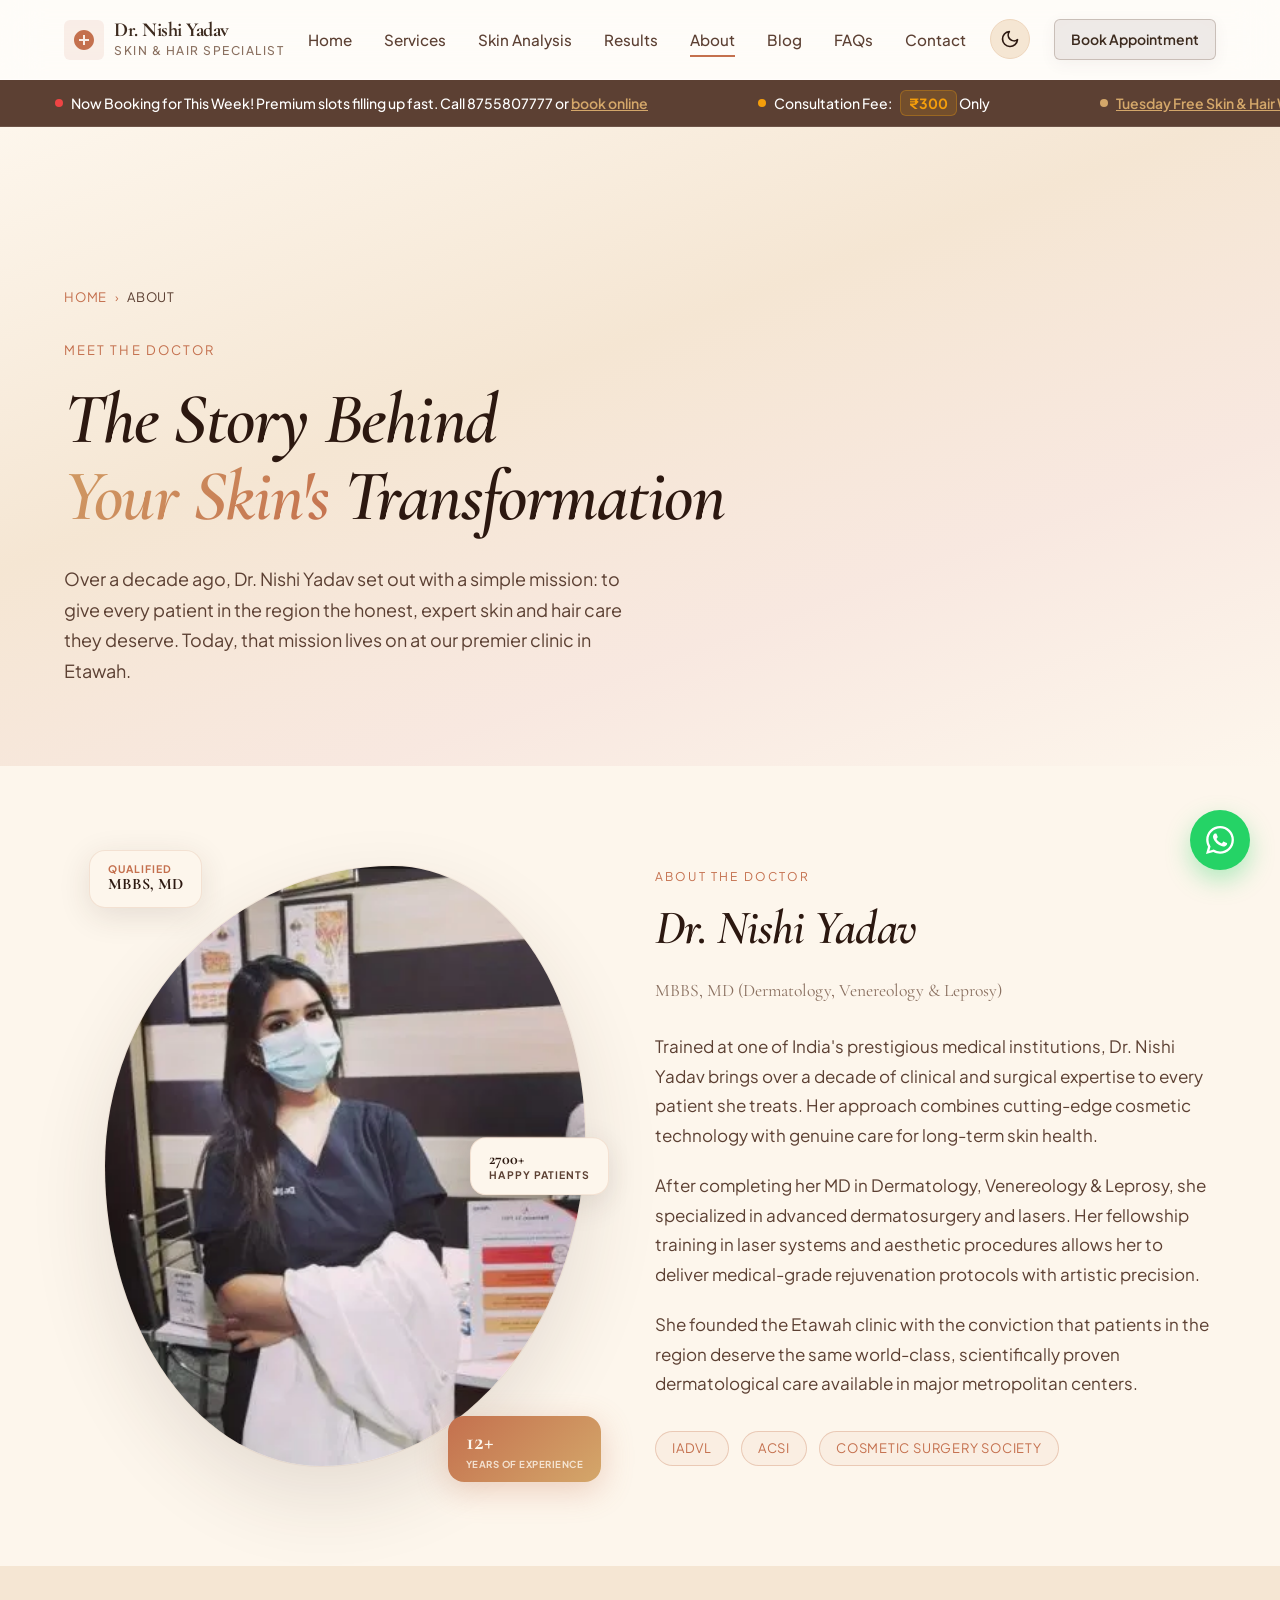
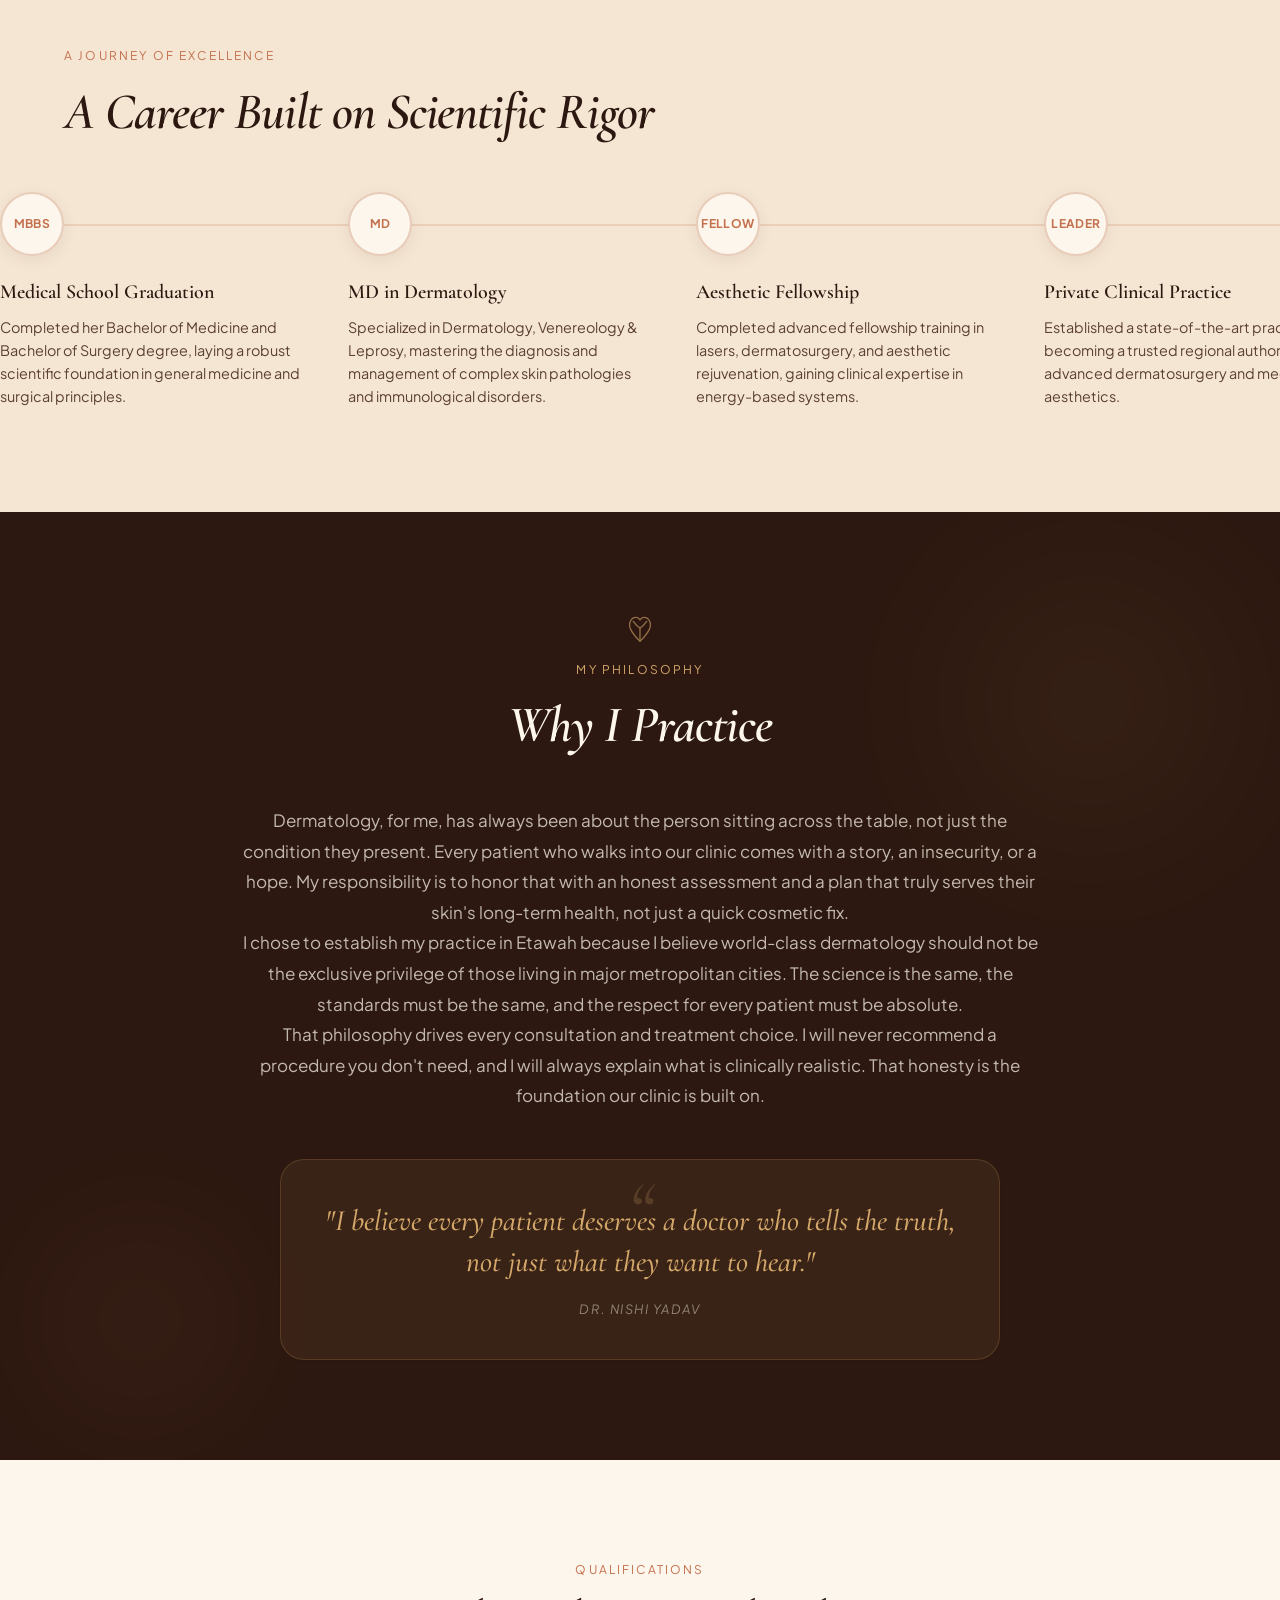
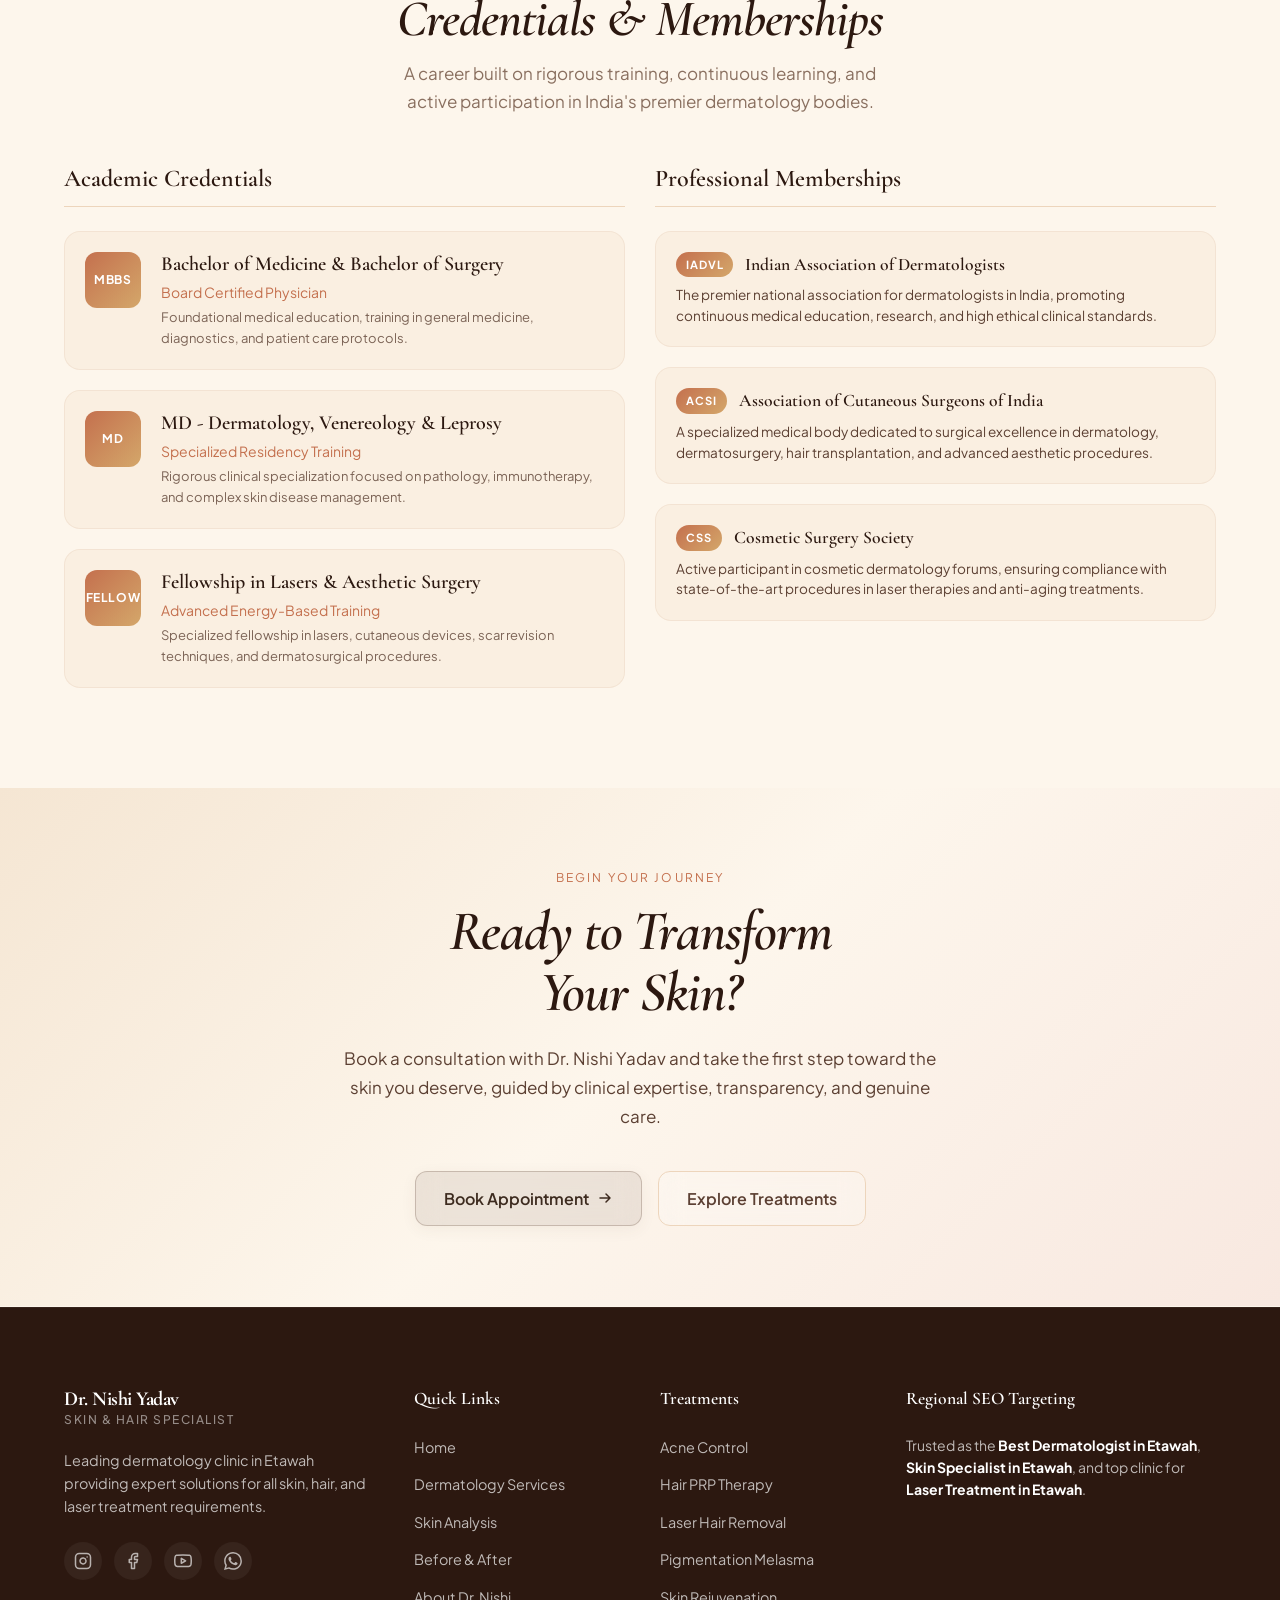
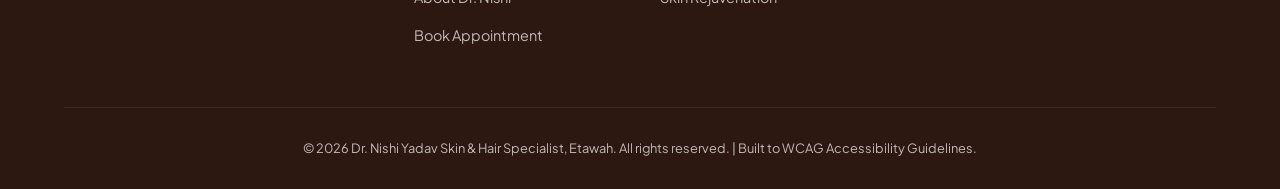
==== commit c954125a: "Add files via upload" ====
--- a/about.html
+++ b/about.html
@@ -195,11 +195,11 @@
                             <p class="badge-title">MBBS, MD</p>
                         </div>
                         <div class="photo-floating-badge badge-bottom-right">
-                            <p class="badge-title" style="margin-bottom:2px">10+</p>
-                            <p class="badge-tag" style="font-size:0.6rem; letter-spacing:0.05em">Years of Excellence</p>
+                            <p class="badge-title" style="margin-bottom:2px">12+</p>
+                            <p class="badge-tag" style="font-size:0.6rem; letter-spacing:0.05em">Years of Experience</p>
                         </div>
                         <div class="photo-floating-badge badge-center-right">
-                            <p class="badge-title">500+</p>
+                            <p class="badge-title">2700+</p>
                             <p class="badge-tag" style="color:var(--text-main)">Happy Patients</p>
                         </div>
                     </div>
@@ -412,8 +412,8 @@
                     Book a consultation with Dr. Nishi Yadav and take the first step toward the skin you deserve, guided by clinical expertise, transparency, and genuine care.
                 </p>
                 <div class="flex flex-col sm:flex-row items-center justify-center gap-4" style="display:flex; justify-content:center; gap: 16px; align-items:center;">
-                    <a class="btn-primary" href="#booking">Book Appointment<svg width="16" height="16" viewBox="0 0 16 16" fill="none" aria-hidden="true"><path d="M3 8h10M9 4l4 4-4 4" stroke="currentColor" stroke-width="1.5" stroke-linecap="round" stroke-linejoin="round"></path></svg></a>
-                    <a class="btn-outline" href="services.html" style="background:transparent;">Explore Treatments</a>
+                    <a class="btn btn-primary" href="#booking">Book Appointment<svg width="16" height="16" viewBox="0 0 16 16" fill="none" aria-hidden="true"><path d="M3 8h10M9 4l4 4-4 4" stroke="currentColor" stroke-width="1.5" stroke-linecap="round" stroke-linejoin="round"></path></svg></a>
+                    <a class="btn btn-outline" href="services.html">Explore Treatments</a>
                 </div>
             </div>
         </section>
@@ -715,7 +715,7 @@
                                     <!-- Built dynamically by app.js -->
                                 </div>
                                 
-                                <a href="#" id="whatsapp-booking-link" target="_blank" class="btn btn-accent btn-lg btn-whatsapp full-width">
+                                <a href="#" id="whatsapp-booking-link" target="_blank" rel="noopener noreferrer" class="btn btn-accent btn-lg btn-whatsapp full-width">
                                     <svg width="20" height="20" viewBox="0 0 24 24" fill="currentColor" xmlns="http://www.w3.org/2000/svg">
                                         <path d="M17.472 14.382c-.297-.149-1.758-.867-2.03-.967-.273-.099-.471-.148-.67.15-.197.297-.767.966-.94 1.164-.173.199-.347.223-.644.075-.297-.15-1.255-.463-2.39-1.475-.883-.788-1.48-1.761-1.653-2.059-.173-.297-.018-.458.13-.606.134-.133.298-.347.446-.52.149-.174.198-.298.298-.497.099-.198.05-.371-.025-.52-.075-.149-.669-1.612-.916-2.207-.242-.579-.487-.5-.669-.51-.173-.008-.371-.01-.57-.01-.198 0-.52.074-.792.372-.272.297-1.04 1.016-1.04 2.479 0 1.462 1.065 2.875 1.213 3.074.149.198 2.096 3.2 5.077 4.487.709.306 1.262.489 1.694.625.712.227 1.36.195 1.871.118.571-.085 1.758-.719 2.006-1.413.248-.694.248-1.289.173-1.413-.074-.124-.272-.198-.57-.347m-5.421 7.403h-.004a9.87 9.87 0 01-5.031-1.378l-.361-.214-3.741.982.998-3.648-.235-.374a9.86 9.86 0 01-1.51-5.26c.001-5.45 4.436-9.884 9.888-9.884 2.64 0 5.122 1.03 6.988 2.898a9.825 9.825 0 012.893 6.994c-.003 5.45-4.437 9.884-9.885 9.884m8.413-18.297A11.815 11.815 0 0012.05 0C5.495 0 .16 5.335.157 11.892c0 2.096.547 4.142 1.588 5.945L0 24l6.335-1.662c1.746.953 3.71 1.456 5.704 1.457h.005c6.554 0 11.89-5.335 11.893-11.893a11.821 11.821 0 00-3.48-8.413z"/>
                                     </svg>
@@ -744,16 +744,16 @@
                     </a>
                     <p class="desc">Leading dermatology clinic in Etawah providing expert solutions for all skin, hair, and laser treatment requirements.</p>
                     <div class="footer-social-links">
-                        <a href="https://www.instagram.com/drnishidermatologist?utm_source=ig_web_button_share_sheet&igsh=ZDNlZDc0MzIxNw==" target="_blank" aria-label="Instagram">
+                        <a href="https://www.instagram.com/drnishidermatologist?utm_source=ig_web_button_share_sheet&igsh=ZDNlZDc0MzIxNw==" target="_blank" rel="noopener noreferrer" aria-label="Instagram">
                             <svg width="18" height="18" viewBox="0 0 24 24" fill="none" stroke="currentColor" stroke-width="2" stroke-linecap="round" stroke-linejoin="round"><rect x="2" y="2" width="20" height="20" rx="5" ry="5"/><path d="M16 11.37A4 4 0 1 1 12.63 8 4 4 0 0 1 16 11.37z"/><line x1="17.5" y1="6.5" x2="17.51" y2="6.5"/></svg>
                         </a>
-                        <a href="https://www.facebook.com/112575211218012?ref=NONE_xav_ig_profile_page_web" target="_blank" aria-label="Facebook">
+                        <a href="https://www.facebook.com/112575211218012?ref=NONE_xav_ig_profile_page_web" target="_blank" rel="noopener noreferrer" aria-label="Facebook">
                             <svg width="18" height="18" viewBox="0 0 24 24" fill="none" stroke="currentColor" stroke-width="2" stroke-linecap="round" stroke-linejoin="round"><path d="M18 2h-3a5 5 0 0 0-5 5v3H7v4h3v8h4v-8h3l1-4h-4V7a1 1 0 0 1 1-1h3z"/></svg>
                         </a>
-                        <a href="https://youtube.com/@DrNishiYadavdermatologist?si=hTL4FSgKGnMjeE52" target="_blank" aria-label="YouTube">
+                        <a href="https://youtube.com/@DrNishiYadavdermatologist?si=hTL4FSgKGnMjeE52" target="_blank" rel="noopener noreferrer" aria-label="YouTube">
                             <svg width="18" height="18" viewBox="0 0 24 24" fill="none" stroke="currentColor" stroke-width="2" stroke-linecap="round" stroke-linejoin="round"><path d="M22.54 6.42a2.78 2.78 0 0 0-1.94-2C18.88 4 12 4 12 4s-6.88 0-8.6.46a2.78 2.78 0 0 0-1.94 2A29 29 0 0 0 1 11.75a29 29 0 0 0 .46 5.33A2.78 2.78 0 0 0 3.4 19c1.72.46 8.6.46 8.6.46s6.88 0 8.6-.46a2.78 2.78 0 0 0 1.94-2 29 29 0 0 0 .46-5.25 29 29 0 0 0-.46-5.33z"/><polygon points="9.75 15.02 15.5 11.75 9.75 8.48 9.75 15.02"/></svg>
                         </a>
-                        <a href="https://wa.me/918755807777" target="_blank" aria-label="WhatsApp">
+                        <a href="https://wa.me/918755807777" target="_blank" rel="noopener noreferrer" aria-label="WhatsApp">
                             <svg width="18" height="18" viewBox="0 0 24 24" fill="currentColor"><path d="M17.472 14.382c-.297-.149-1.758-.867-2.03-.967-.273-.099-.471-.148-.67.15-.197.297-.767.966-.94 1.164-.173.199-.347.223-.644.075-.297-.15-1.255-.463-2.39-1.475-.883-.788-1.48-1.761-1.653-2.059-.173-.297-.018-.458.13-.606.134-.133.298-.347.446-.52.149-.174.198-.298.298-.497.099-.198.05-.371-.025-.52-.075-.149-.669-1.612-.916-2.207-.242-.579-.487-.5-.669-.51-.173-.008-.371-.01-.57-.01-.198 0-.52.074-.792.372-.272.297-1.04 1.016-1.04 2.479 0 1.462 1.065 2.875 1.213 3.074.149.198 2.096 3.2 5.077 4.487.709.306 1.262.489 1.694.625.712.227 1.36.195 1.871.118.571-.085 1.758-.719 2.006-1.413.248-.694.248-1.289.173-1.413-.074-.124-.272-.198-.57-.347m-5.421 7.403h-.004a9.87 9.87 0 01-5.031-1.378l-.361-.214-3.741.982.998-3.648-.235-.374a9.86 9.86 0 01-1.51-5.26c.001-5.45 4.436-9.884 9.888-9.884 2.64 0 5.122 1.03 6.988 2.898a9.825 9.825 0 012.893 6.994c-.003 5.45-4.437 9.884-9.885 9.884m8.413-18.297A11.815 11.815 0 0012.05 0C5.495 0 .16 5.335.157 11.892c0 2.096.547 4.142 1.588 5.945L0 24l6.335-1.662c1.746.953 3.71 1.456 5.704 1.457h.005c6.554 0 11.89-5.335 11.893-11.893a11.821 11.821 0 00-3.48-8.413z"/></svg>
                         </a>
                     </div>
@@ -792,7 +792,7 @@
 
     <!-- Floating Sticky Elements -->
     <a href="https://wa.me/918755807777?text=Hi%20Dr.%20Nishi%20Yadav%20Skin%20%26%20Hair%20Specialist,%20I%20would%20like%20to%20inquire%20about%20a%20consultation." 
-       target="_blank" 
+       target="_blank" rel="noopener noreferrer" 
        class="floating-whatsapp-btn" 
        aria-label="Contact on WhatsApp">
         <svg width="28" height="28" viewBox="0 0 24 24" fill="currentColor" xmlns="http://www.w3.org/2000/svg">
--- a/styles.css
+++ b/styles.css
@@ -255,6 +255,23 @@
     -webkit-font-smoothing: antialiased;
 }
 
+main {
+    opacity: 0;
+    animation: pageFadeIn 0.6s cubic-bezier(0.16, 1, 0.3, 1) forwards;
+    will-change: opacity, transform;
+}
+
+@keyframes pageFadeIn {
+    from {
+        opacity: 0;
+        transform: translateY(8px);
+    }
+    to {
+        opacity: 1;
+        transform: translateY(0);
+    }
+}
+
 h1, h2, h3, h4, h5, h6 {
     font-family: var(--font-display);
     color: var(--text-title);
@@ -396,6 +413,14 @@
     text-align: center;
 }
 
+.btn svg {
+    transition: transform var(--transition-fast);
+}
+
+.btn:hover svg {
+    transform: translateX(4px);
+}
+
 .btn-sm {
     padding: 8px 16px;
     font-size: 0.875rem;
@@ -421,7 +446,7 @@
     border-color: rgba(92, 64, 51, 0.35);
     color: var(--primary-light);
     transform: translateY(-2px);
-    box-shadow: 0 8px 24px rgba(92, 64, 51, 0.12);
+    box-shadow: 0 8px 24px rgba(92, 64, 51, 0.12), 0 0 0 4px rgba(92, 64, 51, 0.05);
 }
 
 body.dark-theme .btn-primary {
@@ -452,7 +477,7 @@
     border-color: rgba(196, 112, 78, 0.5);
     color: var(--accent);
     transform: translateY(-2px);
-    box-shadow: 0 8px 24px rgba(196, 112, 78, 0.18);
+    box-shadow: 0 8px 24px rgba(196, 112, 78, 0.18), 0 0 0 4px rgba(196, 112, 78, 0.08);
 }
 
 body.dark-theme .btn-accent {
@@ -482,6 +507,7 @@
     color: var(--primary-light);
     background-color: rgba(92, 64, 51, 0.08);
     transform: translateY(-2px);
+    box-shadow: 0 8px 24px rgba(92, 64, 51, 0.06), 0 0 0 4px rgba(92, 64, 51, 0.03);
 }
 
 body.dark-theme .btn-outline {
@@ -3341,12 +3367,33 @@
 }
 
 /* Detailed blog modal customizer */
+.detailed-blog-banner {
+    width: 100%;
+    height: 280px;
+    border-radius: var(--radius-md);
+    background-size: cover;
+    background-position: center;
+    margin-bottom: 24px;
+    box-shadow: var(--shadow-sm);
+}
+
+.blog-acne-img {
+    background-image: url('blog_acne.png');
+}
+
+.blog-hair-img {
+    background-image: url('blog_hair.png');
+}
+
+.blog-skincare-img {
+    background-image: url('blog_skincare.png');
+}
+
 .blog-overlay-meta {
     font-family: var(--font-body);
     font-size: 0.85rem;
     color: var(--text-muted);
     margin-top: 8px;
-}
     border-bottom: 1px solid var(--border);
     padding-bottom: 16px;
 }
@@ -4928,6 +4975,11 @@
     .announcement-track {
         animation: none !important;
     }
+    main {
+        opacity: 1 !important;
+        animation: none !important;
+        transform: none !important;
+    }
 }
 
 /* ==========================================================================
